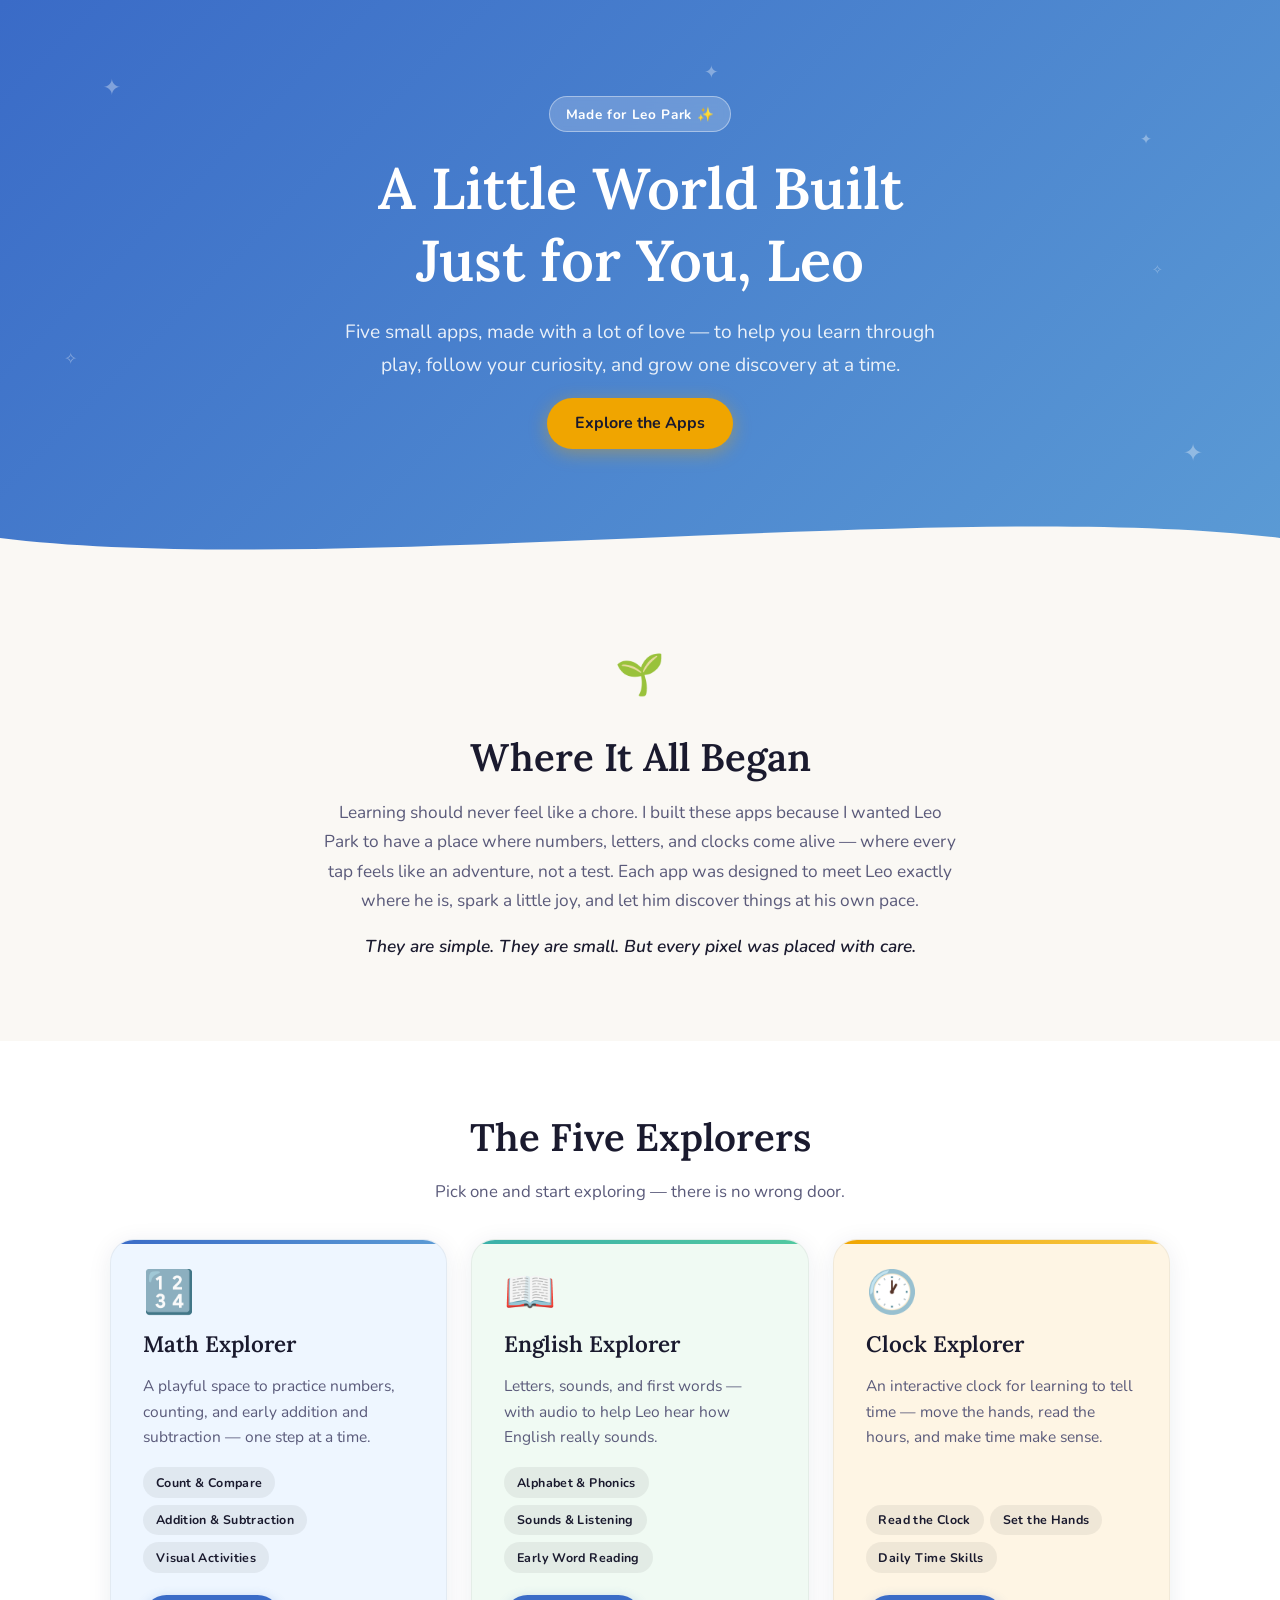
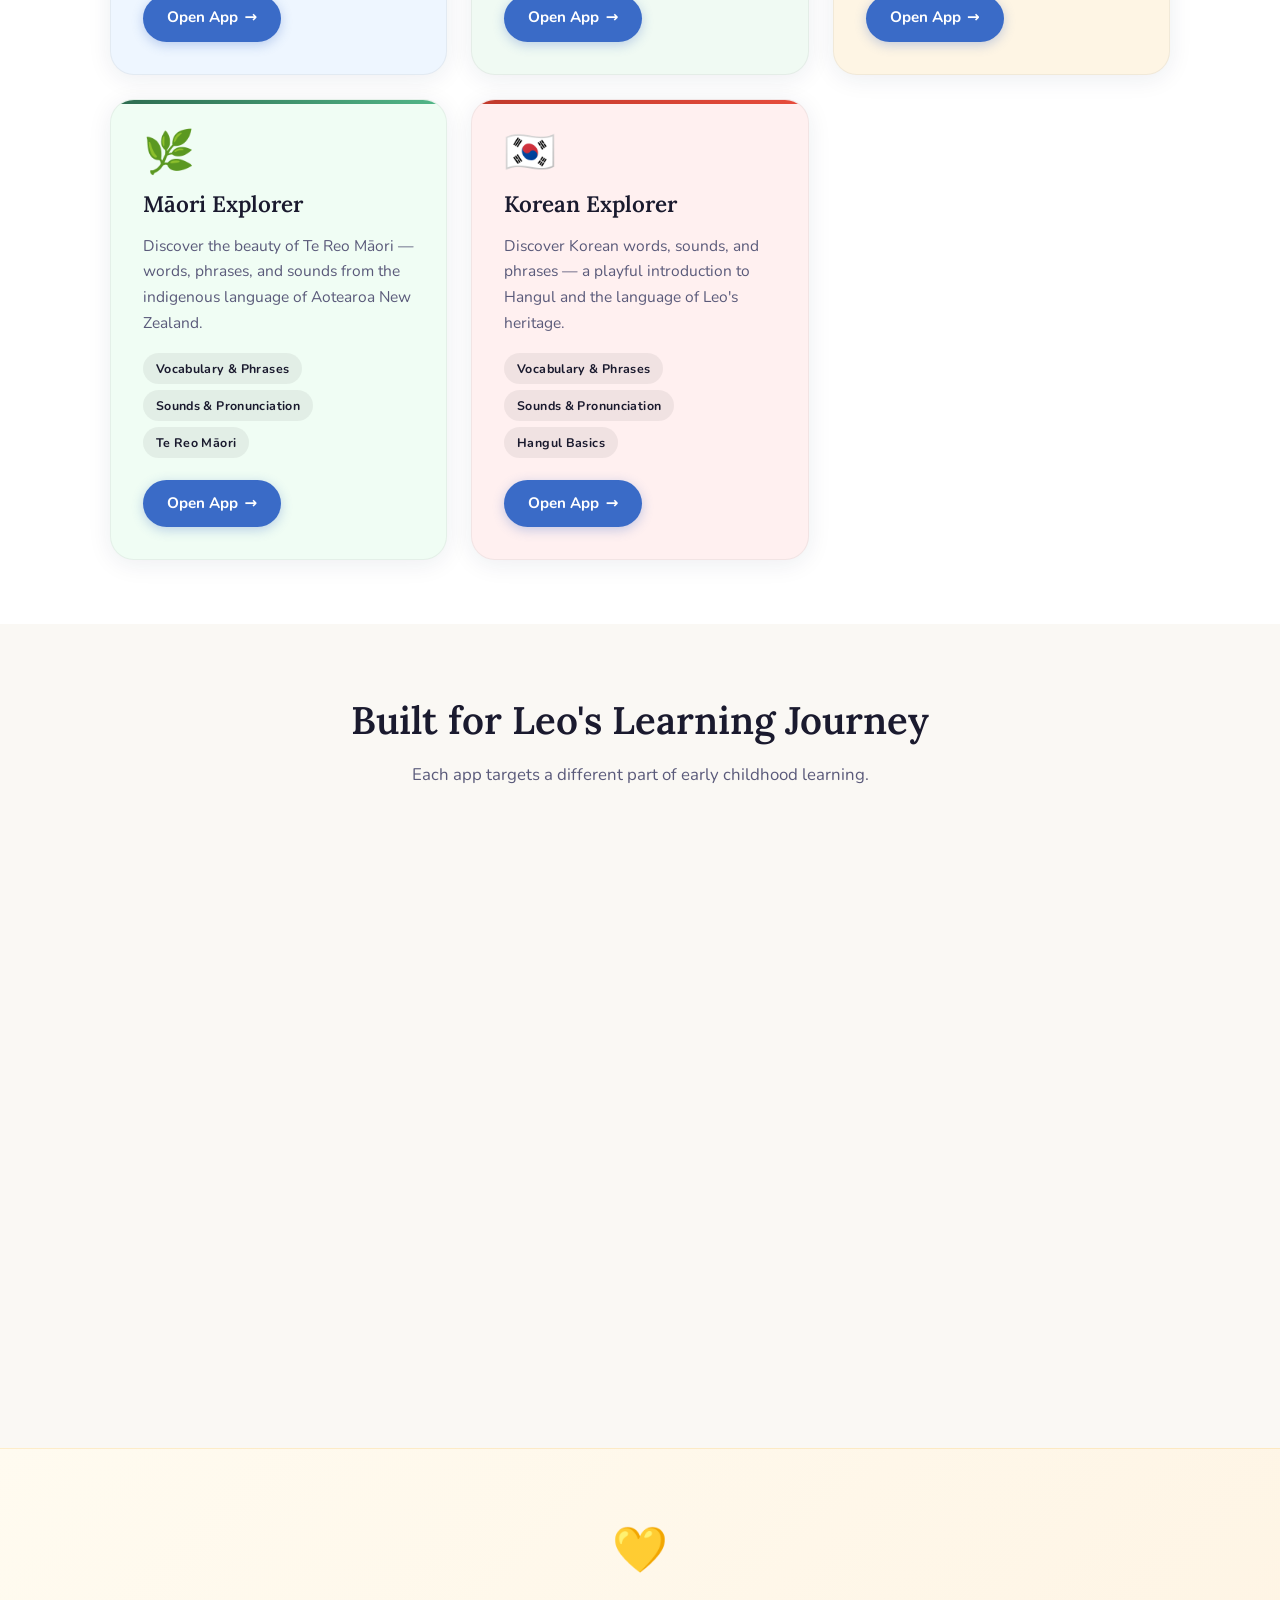
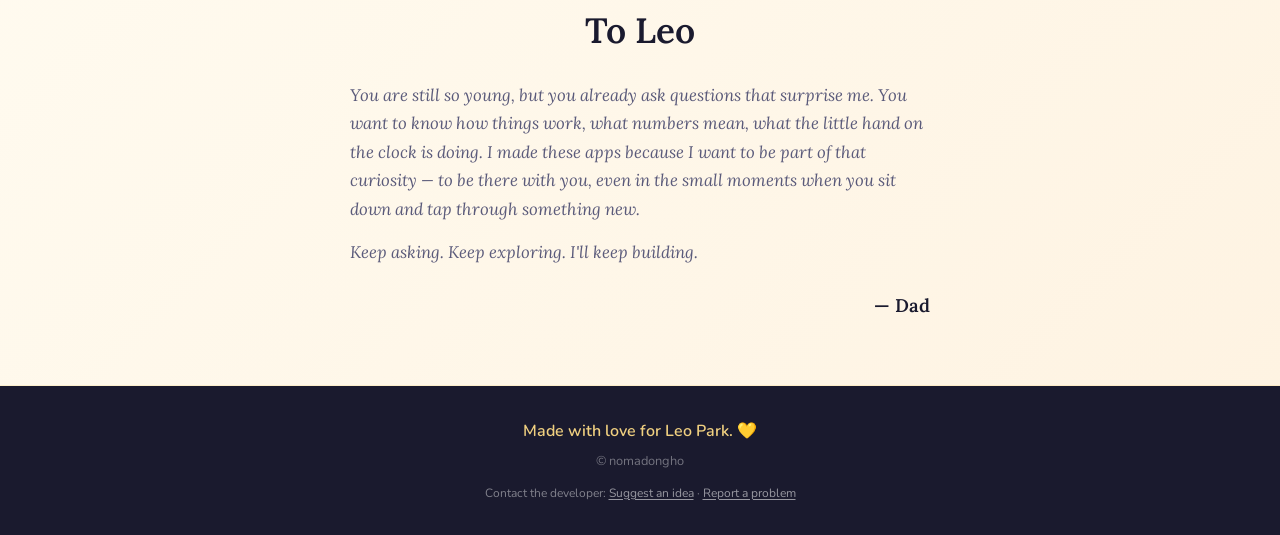
==== index.html @ 63d9a999 "Add Korean Explorer card and journey item Agent-Logs-Url: https://github.com/nomadongho/explorer/ses" ====
<!DOCTYPE html>
<html lang="en">
<head>
  <meta charset="UTF-8" />
  <meta name="viewport" content="width=device-width, initial-scale=1.0" />
  <meta name="description" content="A collection of interactive learning apps made with love for Leo Park — explore math, English, and time together." />
  <title>Leo's Explorer — Learning Apps for Leo Park</title>
  <link rel="stylesheet" href="style.css" />
  <link rel="preconnect" href="https://fonts.googleapis.com" />
  <link rel="preconnect" href="https://fonts.gstatic.com" crossorigin />
  <link href="https://fonts.googleapis.com/css2?family=Nunito:wght@400;600;700;800&family=Lora:ital,wght@0,400;0,600;1,400&display=swap" rel="stylesheet" />
</head>
<body>

  <!-- ===== HERO ===== -->
  <header class="hero" role="banner">
    <div class="hero__stars" aria-hidden="true">
      <span class="star star--1">✦</span>
      <span class="star star--2">✦</span>
      <span class="star star--3">✧</span>
      <span class="star star--4">✦</span>
      <span class="star star--5">✧</span>
      <span class="star star--6">✦</span>
    </div>
    <div class="container hero__inner">
      <div class="hero__badge">Made for Leo Park ✨</div>
      <h1 class="hero__title">A Little World Built<br />Just for You, Leo</h1>
      <p class="hero__subtitle">
        Five small apps, made with a lot of love — to help you learn
        through play, follow your curiosity, and grow one discovery at a time.
      </p>
      <a href="#apps" class="btn btn--hero">Explore the Apps</a>
    </div>
    <div class="hero__wave" aria-hidden="true">
      <svg viewBox="0 0 1440 80" preserveAspectRatio="none" xmlns="http://www.w3.org/2000/svg">
        <path d="M0,40 C360,80 1080,0 1440,40 L1440,80 L0,80 Z" fill="#faf8f4"/>
      </svg>
    </div>
  </header>

  <!-- ===== ABOUT ===== -->
  <section class="about section" aria-labelledby="about-heading">
    <div class="container about__inner">
      <div class="about__icon" aria-hidden="true">🌱</div>
      <h2 id="about-heading" class="section__title">Where It All Began</h2>
      <p class="about__text">
        Learning should never feel like a chore. I built these apps because I wanted
        Leo Park to have a place where numbers, letters, and clocks come alive — where
        every tap feels like an adventure, not a test. Each app was designed to meet
        Leo exactly where he is, spark a little joy, and let him discover things at
        his own pace.
      </p>
      <p class="about__text">
        They are simple. They are small. But every pixel was placed with care.
      </p>
    </div>
  </section>

  <!-- ===== APP CARDS ===== -->
  <section id="apps" class="apps section" aria-labelledby="apps-heading">
    <div class="container">
      <h2 id="apps-heading" class="section__title">The Five Explorers</h2>
      <p class="section__subtitle">Pick one and start exploring — there is no wrong door.</p>

      <div class="cards">

        <!-- Math Explorer -->
        <article class="card" aria-labelledby="math-title">
          <div class="card__icon" aria-hidden="true">🔢</div>
          <h3 id="math-title" class="card__title">Math Explorer</h3>
          <p class="card__desc">
            A playful space to practice numbers, counting, and early addition and subtraction — one step at a time.
          </p>
          <ul class="card__tags" aria-label="Features">
            <li>Count &amp; Compare</li>
            <li>Addition &amp; Subtraction</li>
            <li>Visual Activities</li>
          </ul>
          <a href="https://nomadongho.github.io/math-explorer" class="btn btn--card" target="_blank" rel="noopener noreferrer">
            Open App <span aria-hidden="true">→</span>
          </a>
        </article>

        <!-- English Explorer -->
        <article class="card" aria-labelledby="english-title">
          <div class="card__icon" aria-hidden="true">📖</div>
          <h3 id="english-title" class="card__title">English Explorer</h3>
          <p class="card__desc">
            Letters, sounds, and first words — with audio to help Leo hear how English really sounds.
          </p>
          <ul class="card__tags" aria-label="Features">
            <li>Alphabet &amp; Phonics</li>
            <li>Sounds &amp; Listening</li>
            <li>Early Word Reading</li>
          </ul>
          <a href="https://nomadongho.github.io/english-explorer" class="btn btn--card" target="_blank" rel="noopener noreferrer">
            Open App <span aria-hidden="true">→</span>
          </a>
        </article>

        <!-- Clock Explorer -->
        <article class="card" aria-labelledby="clock-title">
          <div class="card__icon" aria-hidden="true">🕐</div>
          <h3 id="clock-title" class="card__title">Clock Explorer</h3>
          <p class="card__desc">
            An interactive clock for learning to tell time — move the hands, read the hours, and make time make sense.
          </p>
          <ul class="card__tags" aria-label="Features">
            <li>Read the Clock</li>
            <li>Set the Hands</li>
            <li>Daily Time Skills</li>
          </ul>
          <a href="https://nomadongho.github.io/clock-explorer" class="btn btn--card" target="_blank" rel="noopener noreferrer">
            Open App <span aria-hidden="true">→</span>
          </a>
        </article>

        <!-- Maori Explorer -->
        <article class="card" aria-labelledby="maori-title">
          <div class="card__icon" aria-hidden="true">🌿</div>
          <h3 id="maori-title" class="card__title">Māori Explorer</h3>
          <p class="card__desc">
            Discover the beauty of Te Reo Māori — words, phrases, and sounds from the indigenous language of Aotearoa New Zealand.
          </p>
          <ul class="card__tags" aria-label="Features">
            <li>Vocabulary &amp; Phrases</li>
            <li>Sounds &amp; Pronunciation</li>
            <li>Te Reo Māori</li>
          </ul>
          <a href="https://nomadongho.github.io/maori-explorer" class="btn btn--card" target="_blank" rel="noopener noreferrer">
            Open App <span aria-hidden="true">→</span>
          </a>
        </article>

        <!-- Korean Explorer -->
        <article class="card" aria-labelledby="korean-title">
          <div class="card__icon" aria-hidden="true">🇰🇷</div>
          <h3 id="korean-title" class="card__title">Korean Explorer</h3>
          <p class="card__desc">
            Discover Korean words, sounds, and phrases — a playful introduction to Hangul and the language of Leo's heritage.
          </p>
          <ul class="card__tags" aria-label="Features">
            <li>Vocabulary &amp; Phrases</li>
            <li>Sounds &amp; Pronunciation</li>
            <li>Hangul Basics</li>
          </ul>
          <a href="https://nomadongho.github.io/korean-explorer" class="btn btn--card" target="_blank" rel="noopener noreferrer">
            Open App <span aria-hidden="true">→</span>
          </a>
        </article>

      </div>
    </div>
  </section>

  <!-- ===== LEARNING JOURNEY ===== -->
  <section class="journey section" aria-labelledby="journey-heading">
    <div class="container">
      <h2 id="journey-heading" class="section__title">Built for Leo's Learning Journey</h2>
      <p class="section__subtitle">Each app targets a different part of early childhood learning.</p>

      <div class="journey__grid">
        <div class="journey__item fade-in">
          <span class="journey__emoji" aria-hidden="true">🔢</span>
          <h3 class="journey__label">Math Explorer</h3>
          <p class="journey__detail">Numbers, counting, and early problem solving — the foundation of logical thinking.</p>
        </div>
        <div class="journey__item fade-in">
          <span class="journey__emoji" aria-hidden="true">📖</span>
          <h3 class="journey__label">English Explorer</h3>
          <p class="journey__detail">Letters, sounds, and reading — building the language skills that open every other door.</p>
        </div>
        <div class="journey__item fade-in">
          <span class="journey__emoji" aria-hidden="true">🕐</span>
          <h3 class="journey__label">Clock Explorer</h3>
          <p class="journey__detail">Time and daily life skills — understanding the clock is one of the first steps toward independence.</p>
        </div>
        <div class="journey__item fade-in">
          <span class="journey__emoji" aria-hidden="true">🌿</span>
          <h3 class="journey__label">Māori Explorer</h3>
          <p class="journey__detail">Te Reo Māori words and phrases — discovering a new language opens a window into a whole new world and culture.</p>
        </div>
        <div class="journey__item fade-in">
          <span class="journey__emoji" aria-hidden="true">🇰🇷</span>
          <h3 class="journey__label">Korean Explorer</h3>
          <p class="journey__detail">Korean words and Hangul — connecting Leo to the language and culture at the heart of his heritage.</p>
        </div>
      </div>
    </div>
  </section>

  <!-- ===== CLOSING MESSAGE ===== -->
  <section class="closing section" aria-labelledby="closing-heading">
    <div class="container closing__inner">
      <div class="closing__icon" aria-hidden="true">💛</div>
      <h2 id="closing-heading" class="closing__title">To Leo</h2>
      <p class="closing__text">
        You are still so young, but you already ask questions that surprise me.
        You want to know how things work, what numbers mean, what the little hand on the clock is doing.
        I made these apps because I want to be part of that curiosity — to be there with you,
        even in the small moments when you sit down and tap through something new.
      </p>
      <p class="closing__text">
        Keep asking. Keep exploring. I'll keep building.
      </p>
      <p class="closing__signature">— Dad</p>
    </div>
  </section>

  <!-- ===== FOOTER ===== -->
  <footer class="footer" role="contentinfo">
    <div class="container footer__inner">
      <p class="footer__text">Made with love for Leo Park. 💛</p>
      <p class="footer__copy">&copy; <span id="year"></span> nomadongho</p>
      <p class="footer__contact">
        Contact the developer:
        <a id="link-suggest" class="footer__contact-link" href="#">Suggest an idea</a>
        <span aria-hidden="true"> · </span>
        <a id="link-report" class="footer__contact-link" href="#">Report a problem</a>
      </p>
    </div>
  </footer>

  <script src="script.js"></script>
</body>
</html>
---- style.css ----
/* =============================================================
   Leo's Explorer — style.css
   Warm, child-friendly, mobile-first layout
   ============================================================= */

/* ── Reset & base ─────────────────────────────────────────── */
*, *::before, *::after {
  box-sizing: border-box;
  margin: 0;
  padding: 0;
}

:root {
  /* Colors */
  --clr-bg:          #faf8f4;
  --clr-hero-from:   #3a6bc7;
  --clr-hero-to:     #5b9bd5;
  --clr-accent:      #f0a500;
  --clr-accent-soft: #fff4d6;
  --clr-teal:        #3aafa9;
  --clr-card-1:      #eef6ff;
  --clr-card-2:      #f0faf3;
  --clr-card-3:      #fef5e4;
  --clr-card-4:      #f0fdf4;
  --clr-card-5:      #fff0f0;
  --clr-text:        #1a1a2e;
  --clr-text-muted:  #5a5a7a;
  --clr-white:       #ffffff;
  --clr-footer-bg:   #1a1a2e;

  /* Typography */
  --font-body:    'Nunito', system-ui, sans-serif;
  --font-serif:   'Lora', Georgia, serif;

  /* Spacing */
  --space-xs: 0.5rem;
  --space-sm: 1rem;
  --space-md: 2rem;
  --space-lg: 4rem;
  --space-xl: 6rem;

  /* Radius */
  --radius-sm: 0.5rem;
  --radius-md: 1rem;
  --radius-lg: 1.5rem;

  /* Shadow */
  --shadow-card: 0 4px 24px rgba(30, 40, 80, 0.08);
  --shadow-hover: 0 8px 36px rgba(30, 40, 80, 0.15);
}

html {
  scroll-behavior: smooth;
  font-size: 16px;
}

body {
  font-family: var(--font-body);
  background-color: var(--clr-bg);
  color: var(--clr-text);
  line-height: 1.7;
  -webkit-font-smoothing: antialiased;
}

img, svg { display: block; max-width: 100%; }

a { color: inherit; text-decoration: none; }

ul { list-style: none; }

/* ── Container ────────────────────────────────────────────── */
.container {
  width: 100%;
  max-width: 1100px;
  margin-inline: auto;
  padding-inline: 1.25rem;
}

/* ── Sections ─────────────────────────────────────────────── */
.section {
  padding-block: var(--space-lg);
}

.section__title {
  font-family: var(--font-serif);
  font-size: clamp(1.6rem, 4vw, 2.4rem);
  font-weight: 600;
  color: var(--clr-text);
  text-align: center;
  margin-bottom: 0.5rem;
}

.section__subtitle {
  text-align: center;
  color: var(--clr-text-muted);
  font-size: 1.05rem;
  margin-bottom: var(--space-md);
}

/* ── Buttons ──────────────────────────────────────────────── */
.btn {
  display: inline-flex;
  align-items: center;
  gap: 0.4rem;
  font-family: var(--font-body);
  font-weight: 700;
  font-size: 1rem;
  border-radius: 50px;
  padding: 0.75rem 1.75rem;
  cursor: pointer;
  transition: transform 0.2s ease, box-shadow 0.2s ease, background-color 0.2s ease;
  border: none;
}

.btn--hero {
  background: var(--clr-accent);
  color: var(--clr-text);
  box-shadow: 0 4px 18px rgba(240, 165, 0, 0.4);
  margin-top: var(--space-sm);
}

.btn--hero:hover,
.btn--hero:focus-visible {
  transform: translateY(-2px);
  box-shadow: 0 8px 28px rgba(240, 165, 0, 0.5);
}

.btn--card {
  background: var(--clr-hero-from);
  color: var(--clr-white);
  font-size: 0.95rem;
  padding: 0.65rem 1.5rem;
  box-shadow: 0 3px 12px rgba(58, 107, 199, 0.3);
  margin-top: auto;
  align-self: flex-start;
}

.btn--card:hover,
.btn--card:focus-visible {
  background: #2f5ab5;
  transform: translateY(-2px);
  box-shadow: 0 6px 20px rgba(58, 107, 199, 0.4);
}

.btn:focus-visible {
  outline: 3px solid var(--clr-accent);
  outline-offset: 3px;
}

/* ── Hero ─────────────────────────────────────────────────── */
.hero {
  position: relative;
  background: linear-gradient(135deg, var(--clr-hero-from) 0%, var(--clr-hero-to) 100%);
  color: var(--clr-white);
  text-align: center;
  padding-top: var(--space-xl);
  padding-bottom: calc(var(--space-xl) + 2rem);
  overflow: hidden;
}

.hero__stars {
  position: absolute;
  inset: 0;
  pointer-events: none;
  overflow: hidden;
}

.star {
  position: absolute;
  color: rgba(255, 255, 255, 0.35);
  font-size: 1.2rem;
  animation: twinkle 3s ease-in-out infinite;
}

.star--1 { top: 12%; left: 8%;  animation-delay: 0s;    font-size: 1.4rem; }
.star--2 { top: 22%; right: 10%; animation-delay: 0.7s;  font-size: 0.9rem; }
.star--3 { top: 60%; left: 5%;  animation-delay: 1.2s;  font-size: 1rem;   }
.star--4 { top: 75%; right: 6%; animation-delay: 0.4s;  font-size: 1.5rem; }
.star--5 { top: 45%; left: 90%; animation-delay: 1.8s;  font-size: 0.8rem; }
.star--6 { top: 10%; left: 55%; animation-delay: 2.1s;  font-size: 1.1rem; }

@keyframes twinkle {
  0%, 100% { opacity: 0.3; transform: scale(1);    }
  50%       { opacity: 0.8; transform: scale(1.2);  }
}

.hero__inner {
  position: relative;
  z-index: 1;
}

.hero__badge {
  display: inline-block;
  background: rgba(255, 255, 255, 0.2);
  border: 1px solid rgba(255, 255, 255, 0.4);
  border-radius: 50px;
  font-size: 0.85rem;
  font-weight: 700;
  letter-spacing: 0.05em;
  padding: 0.35rem 1rem;
  margin-bottom: 1.25rem;
  backdrop-filter: blur(6px);
}

.hero__title {
  font-family: var(--font-serif);
  font-size: clamp(2rem, 6vw, 3.6rem);
  font-weight: 600;
  line-height: 1.25;
  margin-bottom: 1.25rem;
}

.hero__subtitle {
  font-size: clamp(1rem, 2.5vw, 1.2rem);
  color: rgba(255, 255, 255, 0.88);
  max-width: 600px;
  margin-inline: auto;
  font-weight: 400;
}

.hero__wave {
  position: absolute;
  bottom: -1px;
  left: 0;
  right: 0;
  line-height: 0;
}

.hero__wave svg {
  width: 100%;
  height: 80px;
}

/* ── About ────────────────────────────────────────────────── */
.about {
  background: var(--clr-bg);
}

.about__inner {
  text-align: center;
  max-width: 680px;
}

.about__icon {
  font-size: 2.5rem;
  margin-bottom: var(--space-sm);
}

.about__text {
  font-size: 1.08rem;
  color: var(--clr-text-muted);
  margin-bottom: 1rem;
}

.about__text:last-child {
  font-style: italic;
  color: var(--clr-text);
  font-weight: 600;
}

/* ── App Cards ────────────────────────────────────────────── */
.apps {
  background: var(--clr-white);
}

.cards {
  display: grid;
  grid-template-columns: repeat(auto-fit, minmax(280px, 1fr));
  gap: 1.5rem;
  margin-top: var(--space-md);
}

.card {
  display: flex;
  flex-direction: column;
  background: var(--clr-white);
  border-radius: var(--radius-lg);
  padding: 2rem;
  box-shadow: var(--shadow-card);
  border: 1px solid rgba(0, 0, 0, 0.05);
  transition: transform 0.25s ease, box-shadow 0.25s ease;
  position: relative;
  overflow: hidden;
}

.card:nth-child(1) { background: var(--clr-card-1); }
.card:nth-child(2) { background: var(--clr-card-2); }
.card:nth-child(3) { background: var(--clr-card-3); }
.card:nth-child(4) { background: var(--clr-card-4); }
.card:nth-child(5) { background: var(--clr-card-5); }

.card::before {
  content: '';
  position: absolute;
  top: 0; left: 0; right: 0;
  height: 4px;
}
.card:nth-child(1)::before { background: linear-gradient(90deg, #3a6bc7, #5b9bd5); }
.card:nth-child(2)::before { background: linear-gradient(90deg, #3aafa9, #52c9a0); }
.card:nth-child(3)::before { background: linear-gradient(90deg, #f0a500, #f7c948); }
.card:nth-child(4)::before { background: linear-gradient(90deg, #2d6a4f, #52b788); }
.card:nth-child(5)::before { background: linear-gradient(90deg, #c0392b, #e74c3c); }

.card:hover,
.card:focus-within {
  transform: translateY(-6px);
  box-shadow: var(--shadow-hover);
}

.card__icon {
  font-size: 2.6rem;
  margin-bottom: 0.75rem;
  line-height: 1;
}

.card__title {
  font-family: var(--font-serif);
  font-size: 1.4rem;
  font-weight: 600;
  margin-bottom: 0.6rem;
  color: var(--clr-text);
}

.card__desc {
  color: var(--clr-text-muted);
  font-size: 0.97rem;
  line-height: 1.65;
  margin-bottom: 1.1rem;
  flex-grow: 1;
}

.card__tags {
  display: flex;
  flex-wrap: wrap;
  gap: 0.4rem;
  margin-bottom: 1.4rem;
}

.card__tags li {
  background: rgba(0, 0, 0, 0.06);
  border-radius: 50px;
  font-size: 0.78rem;
  font-weight: 700;
  letter-spacing: 0.03em;
  padding: 0.3rem 0.8rem;
  color: var(--clr-text);
}

/* ── Learning Journey ─────────────────────────────────────── */
.journey {
  background: var(--clr-bg);
}

.journey__grid {
  display: grid;
  grid-template-columns: repeat(auto-fit, minmax(240px, 1fr));
  gap: 1.25rem;
  margin-top: var(--space-md);
}

.journey__item {
  background: var(--clr-white);
  border-radius: var(--radius-md);
  padding: 1.75rem;
  text-align: center;
  box-shadow: var(--shadow-card);
  border: 1px solid rgba(0, 0, 0, 0.04);
  opacity: 0;
  transform: translateY(20px);
  transition: opacity 0.5s ease, transform 0.5s ease;
}

.journey__item.is-visible {
  opacity: 1;
  transform: translateY(0);
}

.journey__emoji {
  display: block;
  font-size: 2.2rem;
  margin-bottom: 0.6rem;
}

.journey__label {
  font-family: var(--font-serif);
  font-size: 1.1rem;
  font-weight: 600;
  margin-bottom: 0.4rem;
  color: var(--clr-text);
}

.journey__detail {
  font-size: 0.93rem;
  color: var(--clr-text-muted);
  line-height: 1.6;
}

/* ── Closing ──────────────────────────────────────────────── */
.closing {
  background: linear-gradient(135deg, #fffbf0 0%, #fef3e2 100%);
  border-top: 1px solid rgba(240, 165, 0, 0.15);
  border-bottom: 1px solid rgba(240, 165, 0, 0.15);
}

.closing__inner {
  text-align: center;
  max-width: 620px;
}

.closing__icon {
  font-size: 2.8rem;
  margin-bottom: 0.75rem;
}

.closing__title {
  font-family: var(--font-serif);
  font-size: clamp(1.6rem, 4vw, 2.2rem);
  font-weight: 600;
  margin-bottom: 1.25rem;
  color: var(--clr-text);
}

.closing__text {
  font-size: 1.05rem;
  color: var(--clr-text-muted);
  margin-bottom: 0.9rem;
  text-align: left;
  font-style: italic;
  font-family: var(--font-serif);
}

.closing__signature {
  margin-top: 1.5rem;
  font-family: var(--font-serif);
  font-size: 1.15rem;
  font-weight: 600;
  color: var(--clr-text);
  text-align: right;
}

/* ── Footer ───────────────────────────────────────────────── */
.footer {
  background: var(--clr-footer-bg);
  color: rgba(255, 255, 255, 0.7);
  padding-block: var(--space-md);
}

.footer__inner {
  display: flex;
  flex-direction: column;
  align-items: center;
  gap: 0.35rem;
  text-align: center;
}

.footer__text {
  font-size: 1rem;
  font-weight: 600;
  color: #f0d080;
}

.footer__copy {
  font-size: 0.8rem;
  opacity: 0.55;
}

.footer__contact {
  font-size: 0.75rem;
  color: rgba(255, 255, 255, 0.45);
  margin-top: 0.25rem;
}

.footer__contact-link {
  color: rgba(255, 255, 255, 0.55);
  text-decoration: underline;
  text-underline-offset: 2px;
}

.footer__contact-link:hover,
.footer__contact-link:focus-visible {
  color: rgba(255, 255, 255, 0.85);
  text-decoration: none;
}

/* ── Fade-in animation utility ────────────────────────────── */
.fade-in {
  opacity: 0;
  transform: translateY(20px);
}

/* ── Responsive tweaks ────────────────────────────────────── */
@media (max-width: 640px) {
  .hero {
    padding-top: var(--space-lg);
    padding-bottom: calc(var(--space-lg) + 2rem);
  }

  .hero__title {
    font-size: 1.9rem;
  }

  .cards {
    grid-template-columns: 1fr;
  }

  .journey__grid {
    grid-template-columns: 1fr;
  }

  .section {
    padding-block: var(--space-md);
  }

  .card {
    padding: 1.5rem;
  }
}

@media (prefers-reduced-motion: reduce) {
  *, *::before, *::after {
    animation-duration: 0.01ms !important;
    transition-duration: 0.01ms !important;
  }
  .journey__item,
  .fade-in {
    opacity: 1;
    transform: none;
  }
}
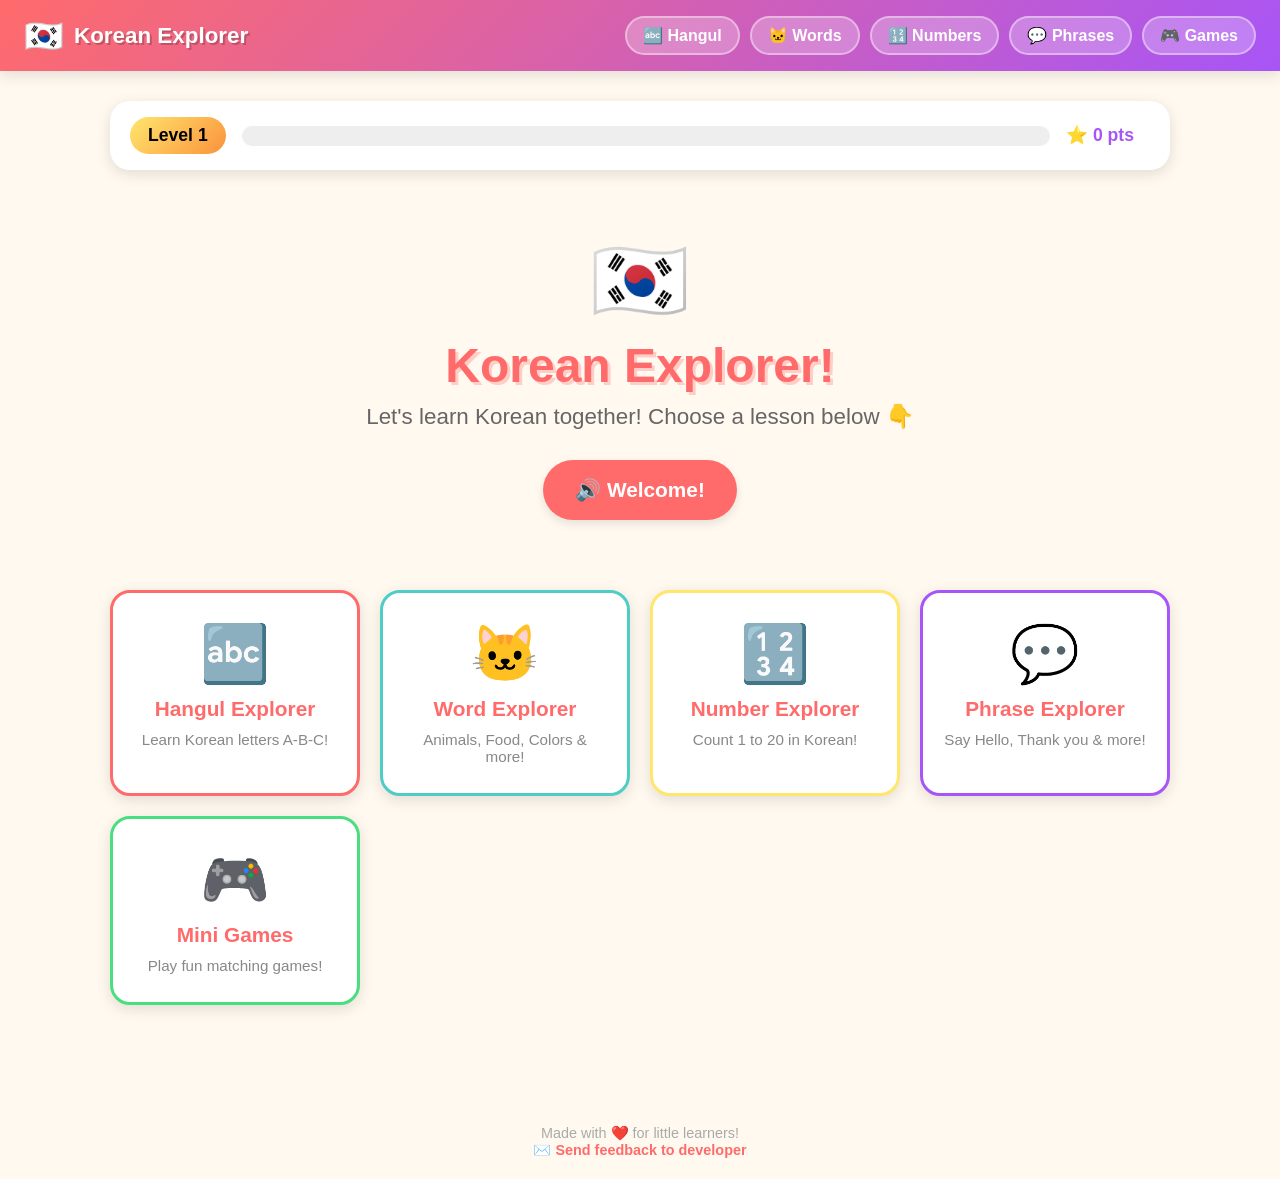
==== commit 03328156: "Create Korean Explorer web app with all modules and games Agent-Logs-Url: https://github.com/nomadon" ====
--- a/index.html
+++ b/index.html
@@ -3,224 +3,85 @@
 <head>
   <meta charset="UTF-8" />
   <meta name="viewport" content="width=device-width, initial-scale=1.0" />
-  <meta name="description" content="A collection of interactive learning apps made with love for Leo Park — explore math, English, and time together." />
-  <title>Leo's Explorer — Learning Apps for Leo Park</title>
+  <title>Korean Explorer 🇰🇷</title>
   <link rel="stylesheet" href="style.css" />
-  <link rel="preconnect" href="https://fonts.googleapis.com" />
-  <link rel="preconnect" href="https://fonts.gstatic.com" crossorigin />
-  <link href="https://fonts.googleapis.com/css2?family=Nunito:wght@400;600;700;800&family=Lora:ital,wght@0,400;0,600;1,400&display=swap" rel="stylesheet" />
 </head>
 <body>
 
-  <!-- ===== HERO ===== -->
-  <header class="hero" role="banner">
-    <div class="hero__stars" aria-hidden="true">
-      <span class="star star--1">✦</span>
-      <span class="star star--2">✦</span>
-      <span class="star star--3">✧</span>
-      <span class="star star--4">✦</span>
-      <span class="star star--5">✧</span>
-      <span class="star star--6">✦</span>
+<header>
+  <a class="logo" href="index.html">
+    <span class="logo-icon">🇰🇷</span>
+    <span class="logo-text">Korean Explorer</span>
+  </a>
+  <nav>
+    <a href="hangul.html">🔤 Hangul</a>
+    <a href="words.html">🐱 Words</a>
+    <a href="numbers.html">🔢 Numbers</a>
+    <a href="phrases.html">💬 Phrases</a>
+    <a href="games.html">🎮 Games</a>
+  </nav>
+</header>
+
+<main>
+  <!-- Progress widget -->
+  <div class="progress-widget">
+    <div class="level-badge" id="level-display">Level 1</div>
+    <div class="progress-bar-wrap">
+      <div class="progress-bar-fill" id="progress-bar-fill" style="width:0%"></div>
     </div>
-    <div class="container hero__inner">
-      <div class="hero__badge">Made for Leo Park ✨</div>
-      <h1 class="hero__title">A Little World Built<br />Just for You, Leo</h1>
-      <p class="hero__subtitle">
-        Five small apps, made with a lot of love — to help you learn
-        through play, follow your curiosity, and grow one discovery at a time.
-      </p>
-      <a href="#apps" class="btn btn--hero">Explore the Apps</a>
-    </div>
-    <div class="hero__wave" aria-hidden="true">
-      <svg viewBox="0 0 1440 80" preserveAspectRatio="none" xmlns="http://www.w3.org/2000/svg">
-        <path d="M0,40 C360,80 1080,0 1440,40 L1440,80 L0,80 Z" fill="#faf8f4"/>
-      </svg>
-    </div>
-  </header>
+    <div class="points-display" id="points-display">⭐ 0 pts</div>
+    <div class="stars-display" id="stars-display"></div>
+  </div>
 
-  <!-- ===== ABOUT ===== -->
-  <section class="about section" aria-labelledby="about-heading">
-    <div class="container about__inner">
-      <div class="about__icon" aria-hidden="true">🌱</div>
-      <h2 id="about-heading" class="section__title">Where It All Began</h2>
-      <p class="about__text">
-        Learning should never feel like a chore. I built these apps because I wanted
-        Leo Park to have a place where numbers, letters, and clocks come alive — where
-        every tap feels like an adventure, not a test. Each app was designed to meet
-        Leo exactly where he is, spark a little joy, and let him discover things at
-        his own pace.
-      </p>
-      <p class="about__text">
-        They are simple. They are small. But every pixel was placed with care.
-      </p>
-    </div>
-  </section>
+  <!-- Hero -->
+  <div class="hero">
+    <div class="hero-emoji">🇰🇷</div>
+    <h1>Korean Explorer!</h1>
+    <p>Let's learn Korean together! Choose a lesson below 👇</p>
+    <button class="btn btn-primary btn-lg" onclick="AudioManager.speakEnglish('Welcome to Korean Explorer! Let\\'s learn Korean together!')">
+      🔊 Welcome!
+    </button>
+  </div>
 
-  <!-- ===== APP CARDS ===== -->
-  <section id="apps" class="apps section" aria-labelledby="apps-heading">
-    <div class="container">
-      <h2 id="apps-heading" class="section__title">The Five Explorers</h2>
-      <p class="section__subtitle">Pick one and start exploring — there is no wrong door.</p>
+  <!-- Module grid -->
+  <div class="module-grid">
+    <a href="hangul.html" class="module-card hangul">
+      <div class="card-emoji">🔤</div>
+      <h2>Hangul Explorer</h2>
+      <p>Learn Korean letters A-B-C!</p>
+    </a>
+    <a href="words.html" class="module-card words">
+      <div class="card-emoji">🐱</div>
+      <h2>Word Explorer</h2>
+      <p>Animals, Food, Colors &amp; more!</p>
+    </a>
+    <a href="numbers.html" class="module-card numbers">
+      <div class="card-emoji">🔢</div>
+      <h2>Number Explorer</h2>
+      <p>Count 1 to 20 in Korean!</p>
+    </a>
+    <a href="phrases.html" class="module-card phrases">
+      <div class="card-emoji">💬</div>
+      <h2>Phrase Explorer</h2>
+      <p>Say Hello, Thank you &amp; more!</p>
+    </a>
+    <a href="games.html" class="module-card games">
+      <div class="card-emoji">🎮</div>
+      <h2>Mini Games</h2>
+      <p>Play fun matching games!</p>
+    </a>
+  </div>
+</main>
 
-      <div class="cards">
+<footer>
+  <p>Made with ❤️ for little learners!</p>
+  <p><a href="mailto:nomadongho@gmail.com?subject=Korean Explorer Feedback">✉️ Send feedback to developer</a></p>
+</footer>
 
-        <!-- Math Explorer -->
-        <article class="card" aria-labelledby="math-title">
-          <div class="card__icon" aria-hidden="true">🔢</div>
-          <h3 id="math-title" class="card__title">Math Explorer</h3>
-          <p class="card__desc">
-            A playful space to practice numbers, counting, and early addition and subtraction — one step at a time.
-          </p>
-          <ul class="card__tags" aria-label="Features">
-            <li>Count &amp; Compare</li>
-            <li>Addition &amp; Subtraction</li>
-            <li>Visual Activities</li>
-          </ul>
-          <a href="https://nomadongho.github.io/math-explorer" class="btn btn--card" target="_blank" rel="noopener noreferrer">
-            Open App <span aria-hidden="true">→</span>
-          </a>
-        </article>
+<div id="toast"></div>
 
-        <!-- English Explorer -->
-        <article class="card" aria-labelledby="english-title">
-          <div class="card__icon" aria-hidden="true">📖</div>
-          <h3 id="english-title" class="card__title">English Explorer</h3>
-          <p class="card__desc">
-            Letters, sounds, and first words — with audio to help Leo hear how English really sounds.
-          </p>
-          <ul class="card__tags" aria-label="Features">
-            <li>Alphabet &amp; Phonics</li>
-            <li>Sounds &amp; Listening</li>
-            <li>Early Word Reading</li>
-          </ul>
-          <a href="https://nomadongho.github.io/english-explorer" class="btn btn--card" target="_blank" rel="noopener noreferrer">
-            Open App <span aria-hidden="true">→</span>
-          </a>
-        </article>
-
-        <!-- Clock Explorer -->
-        <article class="card" aria-labelledby="clock-title">
-          <div class="card__icon" aria-hidden="true">🕐</div>
-          <h3 id="clock-title" class="card__title">Clock Explorer</h3>
-          <p class="card__desc">
-            An interactive clock for learning to tell time — move the hands, read the hours, and make time make sense.
-          </p>
-          <ul class="card__tags" aria-label="Features">
-            <li>Read the Clock</li>
-            <li>Set the Hands</li>
-            <li>Daily Time Skills</li>
-          </ul>
-          <a href="https://nomadongho.github.io/clock-explorer" class="btn btn--card" target="_blank" rel="noopener noreferrer">
-            Open App <span aria-hidden="true">→</span>
-          </a>
-        </article>
-
-        <!-- Maori Explorer -->
-        <article class="card" aria-labelledby="maori-title">
-          <div class="card__icon" aria-hidden="true">🌿</div>
-          <h3 id="maori-title" class="card__title">Māori Explorer</h3>
-          <p class="card__desc">
-            Discover the beauty of Te Reo Māori — words, phrases, and sounds from the indigenous language of Aotearoa New Zealand.
-          </p>
-          <ul class="card__tags" aria-label="Features">
-            <li>Vocabulary &amp; Phrases</li>
-            <li>Sounds &amp; Pronunciation</li>
-            <li>Te Reo Māori</li>
-          </ul>
-          <a href="https://nomadongho.github.io/maori-explorer" class="btn btn--card" target="_blank" rel="noopener noreferrer">
-            Open App <span aria-hidden="true">→</span>
-          </a>
-        </article>
-
-        <!-- Korean Explorer -->
-        <article class="card" aria-labelledby="korean-title">
-          <div class="card__icon" aria-hidden="true">🇰🇷</div>
-          <h3 id="korean-title" class="card__title">Korean Explorer</h3>
-          <p class="card__desc">
-            Discover Korean words, sounds, and phrases — a playful introduction to Hangul and the language of Leo's heritage.
-          </p>
-          <ul class="card__tags" aria-label="Features">
-            <li>Vocabulary &amp; Phrases</li>
-            <li>Sounds &amp; Pronunciation</li>
-            <li>Hangul Basics</li>
-          </ul>
-          <a href="https://nomadongho.github.io/korean-explorer" class="btn btn--card" target="_blank" rel="noopener noreferrer">
-            Open App <span aria-hidden="true">→</span>
-          </a>
-        </article>
-
-      </div>
-    </div>
-  </section>
-
-  <!-- ===== LEARNING JOURNEY ===== -->
-  <section class="journey section" aria-labelledby="journey-heading">
-    <div class="container">
-      <h2 id="journey-heading" class="section__title">Built for Leo's Learning Journey</h2>
-      <p class="section__subtitle">Each app targets a different part of early childhood learning.</p>
-
-      <div class="journey__grid">
-        <div class="journey__item fade-in">
-          <span class="journey__emoji" aria-hidden="true">🔢</span>
-          <h3 class="journey__label">Math Explorer</h3>
-          <p class="journey__detail">Numbers, counting, and early problem solving — the foundation of logical thinking.</p>
-        </div>
-        <div class="journey__item fade-in">
-          <span class="journey__emoji" aria-hidden="true">📖</span>
-          <h3 class="journey__label">English Explorer</h3>
-          <p class="journey__detail">Letters, sounds, and reading — building the language skills that open every other door.</p>
-        </div>
-        <div class="journey__item fade-in">
-          <span class="journey__emoji" aria-hidden="true">🕐</span>
-          <h3 class="journey__label">Clock Explorer</h3>
-          <p class="journey__detail">Time and daily life skills — understanding the clock is one of the first steps toward independence.</p>
-        </div>
-        <div class="journey__item fade-in">
-          <span class="journey__emoji" aria-hidden="true">🌿</span>
-          <h3 class="journey__label">Māori Explorer</h3>
-          <p class="journey__detail">Te Reo Māori words and phrases — discovering a new language opens a window into a whole new world and culture.</p>
-        </div>
-        <div class="journey__item fade-in">
-          <span class="journey__emoji" aria-hidden="true">🇰🇷</span>
-          <h3 class="journey__label">Korean Explorer</h3>
-          <p class="journey__detail">Korean words and Hangul — connecting Leo to the language and culture at the heart of his heritage.</p>
-        </div>
-      </div>
-    </div>
-  </section>
-
-  <!-- ===== CLOSING MESSAGE ===== -->
-  <section class="closing section" aria-labelledby="closing-heading">
-    <div class="container closing__inner">
-      <div class="closing__icon" aria-hidden="true">💛</div>
-      <h2 id="closing-heading" class="closing__title">To Leo</h2>
-      <p class="closing__text">
-        You are still so young, but you already ask questions that surprise me.
-        You want to know how things work, what numbers mean, what the little hand on the clock is doing.
-        I made these apps because I want to be part of that curiosity — to be there with you,
-        even in the small moments when you sit down and tap through something new.
-      </p>
-      <p class="closing__text">
-        Keep asking. Keep exploring. I'll keep building.
-      </p>
-      <p class="closing__signature">— Dad</p>
-    </div>
-  </section>
-
-  <!-- ===== FOOTER ===== -->
-  <footer class="footer" role="contentinfo">
-    <div class="container footer__inner">
-      <p class="footer__text">Made with love for Leo Park. 💛</p>
-      <p class="footer__copy">&copy; <span id="year"></span> nomadongho</p>
-      <p class="footer__contact">
-        Contact the developer:
-        <a id="link-suggest" class="footer__contact-link" href="#">Suggest an idea</a>
-        <span aria-hidden="true"> · </span>
-        <a id="link-report" class="footer__contact-link" href="#">Report a problem</a>
-      </p>
-    </div>
-  </footer>
-
-  <script src="script.js"></script>
+<script src="audio.js"></script>
+<script src="progress.js"></script>
+<script src="script.js"></script>
 </body>
 </html>
--- a/style.css
+++ b/style.css
@@ -1,529 +1,761 @@
-/* =============================================================
-   Leo's Explorer — style.css
-   Warm, child-friendly, mobile-first layout
-   ============================================================= */
-
-/* ── Reset & base ─────────────────────────────────────────── */
-*, *::before, *::after {
+/* Korean Explorer - Kid-friendly styles */
+
+:root {
+  --primary: #FF6B6B;
+  --secondary: #4ECDC4;
+  --accent: #FFE66D;
+  --purple: #A855F7;
+  --green: #4ADE80;
+  --orange: #FB923C;
+  --blue: #60A5FA;
+  --pink: #F472B6;
+  --bg: #FFF9F0;
+  --card-bg: #FFFFFF;
+  --text: #2D2D2D;
+  --shadow: 0 4px 15px rgba(0,0,0,0.12);
+  --radius: 20px;
+  --radius-sm: 12px;
+}
+
+* {
   box-sizing: border-box;
   margin: 0;
   padding: 0;
 }
 
-:root {
-  /* Colors */
-  --clr-bg:          #faf8f4;
-  --clr-hero-from:   #3a6bc7;
-  --clr-hero-to:     #5b9bd5;
-  --clr-accent:      #f0a500;
-  --clr-accent-soft: #fff4d6;
-  --clr-teal:        #3aafa9;
-  --clr-card-1:      #eef6ff;
-  --clr-card-2:      #f0faf3;
-  --clr-card-3:      #fef5e4;
-  --clr-card-4:      #f0fdf4;
-  --clr-card-5:      #fff0f0;
-  --clr-text:        #1a1a2e;
-  --clr-text-muted:  #5a5a7a;
-  --clr-white:       #ffffff;
-  --clr-footer-bg:   #1a1a2e;
-
-  /* Typography */
-  --font-body:    'Nunito', system-ui, sans-serif;
-  --font-serif:   'Lora', Georgia, serif;
-
-  /* Spacing */
-  --space-xs: 0.5rem;
-  --space-sm: 1rem;
-  --space-md: 2rem;
-  --space-lg: 4rem;
-  --space-xl: 6rem;
-
-  /* Radius */
-  --radius-sm: 0.5rem;
-  --radius-md: 1rem;
-  --radius-lg: 1.5rem;
-
-  /* Shadow */
-  --shadow-card: 0 4px 24px rgba(30, 40, 80, 0.08);
-  --shadow-hover: 0 8px 36px rgba(30, 40, 80, 0.15);
-}
-
-html {
-  scroll-behavior: smooth;
-  font-size: 16px;
-}
-
 body {
-  font-family: var(--font-body);
-  background-color: var(--clr-bg);
-  color: var(--clr-text);
-  line-height: 1.7;
-  -webkit-font-smoothing: antialiased;
-}
-
-img, svg { display: block; max-width: 100%; }
-
-a { color: inherit; text-decoration: none; }
-
-ul { list-style: none; }
-
-/* ── Container ────────────────────────────────────────────── */
-.container {
-  width: 100%;
+  font-family: 'Comic Sans MS', 'Chalkboard SE', 'Arial Rounded MT Bold', cursive, sans-serif;
+  background: var(--bg);
+  color: var(--text);
+  min-height: 100vh;
+  overflow-x: hidden;
+}
+
+/* ─── HEADER ─────────────────────────────────── */
+header {
+  background: linear-gradient(135deg, var(--primary), var(--purple));
+  padding: 16px 24px;
+  display: flex;
+  align-items: center;
+  justify-content: space-between;
+  box-shadow: var(--shadow);
+  position: sticky;
+  top: 0;
+  z-index: 100;
+}
+
+header .logo {
+  display: flex;
+  align-items: center;
+  gap: 10px;
+  text-decoration: none;
+}
+
+header .logo-icon {
+  font-size: 2rem;
+}
+
+header .logo-text {
+  font-size: 1.4rem;
+  font-weight: bold;
+  color: #fff;
+  text-shadow: 2px 2px 0px rgba(0,0,0,0.2);
+}
+
+nav {
+  display: flex;
+  gap: 10px;
+  flex-wrap: wrap;
+}
+
+nav a {
+  background: rgba(255,255,255,0.25);
+  color: #fff;
+  text-decoration: none;
+  padding: 8px 16px;
+  border-radius: 30px;
+  font-size: 1rem;
+  font-weight: bold;
+  transition: background 0.2s, transform 0.2s;
+  border: 2px solid rgba(255,255,255,0.4);
+}
+
+nav a:hover, nav a.active {
+  background: rgba(255,255,255,0.5);
+  transform: translateY(-2px);
+}
+
+/* ─── MAIN CONTENT ────────────────────────────── */
+main {
   max-width: 1100px;
-  margin-inline: auto;
-  padding-inline: 1.25rem;
-}
-
-/* ── Sections ─────────────────────────────────────────────── */
-.section {
-  padding-block: var(--space-lg);
-}
-
-.section__title {
-  font-family: var(--font-serif);
-  font-size: clamp(1.6rem, 4vw, 2.4rem);
-  font-weight: 600;
-  color: var(--clr-text);
-  text-align: center;
-  margin-bottom: 0.5rem;
-}
-
-.section__subtitle {
-  text-align: center;
-  color: var(--clr-text-muted);
-  font-size: 1.05rem;
-  margin-bottom: var(--space-md);
-}
-
-/* ── Buttons ──────────────────────────────────────────────── */
+  margin: 0 auto;
+  padding: 30px 20px 100px;
+}
+
+/* ─── HERO (index) ────────────────────────────── */
+.hero {
+  text-align: center;
+  padding: 40px 20px;
+}
+
+.hero-emoji {
+  font-size: 5rem;
+  animation: bounce 2s infinite;
+}
+
+@keyframes bounce {
+  0%, 100% { transform: translateY(0); }
+  50% { transform: translateY(-15px); }
+}
+
+.hero h1 {
+  font-size: 3rem;
+  color: var(--primary);
+  text-shadow: 3px 3px 0px rgba(255,107,107,0.3);
+  margin: 10px 0;
+}
+
+.hero p {
+  font-size: 1.4rem;
+  color: #666;
+  margin-bottom: 30px;
+}
+
+/* ─── PROGRESS BAR ────────────────────────────── */
+.progress-widget {
+  background: var(--card-bg);
+  border-radius: var(--radius);
+  padding: 16px 20px;
+  box-shadow: var(--shadow);
+  margin-bottom: 24px;
+  display: flex;
+  align-items: center;
+  gap: 16px;
+  flex-wrap: wrap;
+}
+
+.level-badge {
+  background: linear-gradient(135deg, var(--accent), var(--orange));
+  color: #000;
+  font-weight: bold;
+  padding: 8px 18px;
+  border-radius: 30px;
+  font-size: 1.1rem;
+  white-space: nowrap;
+}
+
+.progress-bar-wrap {
+  flex: 1;
+  min-width: 120px;
+  background: #eee;
+  border-radius: 20px;
+  height: 20px;
+  overflow: hidden;
+}
+
+.progress-bar-fill {
+  height: 100%;
+  background: linear-gradient(90deg, var(--secondary), var(--blue));
+  border-radius: 20px;
+  transition: width 0.5s ease;
+}
+
+.points-display {
+  font-size: 1.1rem;
+  font-weight: bold;
+  color: var(--purple);
+  white-space: nowrap;
+}
+
+.stars-display {
+  font-size: 1.3rem;
+  white-space: nowrap;
+}
+
+/* ─── MODULE CARDS ────────────────────────────── */
+.module-grid {
+  display: grid;
+  grid-template-columns: repeat(auto-fit, minmax(200px, 1fr));
+  gap: 20px;
+  margin-top: 30px;
+}
+
+.module-card {
+  background: var(--card-bg);
+  border-radius: var(--radius);
+  padding: 28px 20px;
+  text-align: center;
+  box-shadow: var(--shadow);
+  cursor: pointer;
+  transition: transform 0.25s, box-shadow 0.25s;
+  text-decoration: none;
+  color: var(--text);
+  border: 3px solid transparent;
+  display: flex;
+  flex-direction: column;
+  align-items: center;
+  gap: 10px;
+}
+
+.module-card:hover {
+  transform: translateY(-6px) scale(1.02);
+  box-shadow: 0 8px 25px rgba(0,0,0,0.18);
+}
+
+.module-card .card-emoji {
+  font-size: 3.5rem;
+}
+
+.module-card h2 {
+  font-size: 1.3rem;
+  color: var(--primary);
+}
+
+.module-card p {
+  font-size: 0.95rem;
+  color: #888;
+}
+
+.module-card.hangul  { border-color: var(--primary); }
+.module-card.words   { border-color: var(--secondary); }
+.module-card.numbers { border-color: var(--accent); }
+.module-card.phrases { border-color: var(--purple); }
+.module-card.games   { border-color: var(--green); }
+
+/* ─── PAGE TITLE ──────────────────────────────── */
+.page-title {
+  text-align: center;
+  padding: 20px 0 10px;
+}
+
+.page-title .page-emoji {
+  font-size: 3rem;
+}
+
+.page-title h1 {
+  font-size: 2.2rem;
+  color: var(--primary);
+  text-shadow: 2px 2px 0 rgba(255,107,107,0.2);
+}
+
+.page-title p {
+  font-size: 1.1rem;
+  color: #888;
+  margin-top: 4px;
+}
+
+/* ─── TABS ────────────────────────────────────── */
+.tabs {
+  display: flex;
+  gap: 10px;
+  flex-wrap: wrap;
+  margin: 16px 0;
+  justify-content: center;
+}
+
+.tab-btn {
+  background: #fff;
+  border: 3px solid var(--primary);
+  color: var(--primary);
+  padding: 10px 20px;
+  border-radius: 30px;
+  font-size: 1rem;
+  font-weight: bold;
+  cursor: pointer;
+  transition: background 0.2s, color 0.2s, transform 0.2s;
+  font-family: inherit;
+}
+
+.tab-btn:hover, .tab-btn.active {
+  background: var(--primary);
+  color: #fff;
+  transform: translateY(-2px);
+}
+
+/* ─── CARDS ───────────────────────────────────── */
+.card {
+  background: var(--card-bg);
+  border-radius: var(--radius);
+  box-shadow: var(--shadow);
+  padding: 24px;
+}
+
+/* ─── LETTER CARD ─────────────────────────────── */
+.letter-showcase {
+  display: flex;
+  align-items: center;
+  justify-content: center;
+  gap: 30px;
+  flex-wrap: wrap;
+  margin: 20px 0;
+}
+
+.letter-big {
+  font-size: 8rem;
+  color: var(--primary);
+  text-shadow: 4px 4px 0 rgba(255,107,107,0.25);
+  line-height: 1;
+  cursor: pointer;
+  transition: transform 0.15s;
+  display: flex;
+  align-items: center;
+  justify-content: center;
+  width: 160px;
+  height: 160px;
+  background: #fff0f0;
+  border-radius: var(--radius);
+  border: 4px solid var(--primary);
+  user-select: none;
+}
+
+.letter-big:hover { transform: scale(1.05); }
+
+.letter-info {
+  text-align: center;
+}
+
+.letter-romanization {
+  font-size: 2rem;
+  font-weight: bold;
+  color: var(--purple);
+  margin-bottom: 6px;
+}
+
+.letter-name {
+  font-size: 1.2rem;
+  color: #888;
+  margin-bottom: 16px;
+}
+
+.letter-nav {
+  display: flex;
+  gap: 10px;
+  justify-content: center;
+  flex-wrap: wrap;
+  margin-top: 20px;
+}
+
+/* ─── BUTTONS ─────────────────────────────────── */
 .btn {
   display: inline-flex;
   align-items: center;
-  gap: 0.4rem;
-  font-family: var(--font-body);
-  font-weight: 700;
-  font-size: 1rem;
-  border-radius: 50px;
-  padding: 0.75rem 1.75rem;
-  cursor: pointer;
-  transition: transform 0.2s ease, box-shadow 0.2s ease, background-color 0.2s ease;
+  gap: 8px;
+  padding: 14px 24px;
+  border-radius: 30px;
   border: none;
-}
-
-.btn--hero {
-  background: var(--clr-accent);
-  color: var(--clr-text);
-  box-shadow: 0 4px 18px rgba(240, 165, 0, 0.4);
-  margin-top: var(--space-sm);
-}
-
-.btn--hero:hover,
-.btn--hero:focus-visible {
-  transform: translateY(-2px);
-  box-shadow: 0 8px 28px rgba(240, 165, 0, 0.5);
-}
-
-.btn--card {
-  background: var(--clr-hero-from);
-  color: var(--clr-white);
-  font-size: 0.95rem;
-  padding: 0.65rem 1.5rem;
-  box-shadow: 0 3px 12px rgba(58, 107, 199, 0.3);
-  margin-top: auto;
-  align-self: flex-start;
-}
-
-.btn--card:hover,
-.btn--card:focus-visible {
-  background: #2f5ab5;
-  transform: translateY(-2px);
-  box-shadow: 0 6px 20px rgba(58, 107, 199, 0.4);
-}
-
-.btn:focus-visible {
-  outline: 3px solid var(--clr-accent);
-  outline-offset: 3px;
-}
-
-/* ── Hero ─────────────────────────────────────────────────── */
-.hero {
-  position: relative;
-  background: linear-gradient(135deg, var(--clr-hero-from) 0%, var(--clr-hero-to) 100%);
-  color: var(--clr-white);
-  text-align: center;
-  padding-top: var(--space-xl);
-  padding-bottom: calc(var(--space-xl) + 2rem);
-  overflow: hidden;
-}
-
-.hero__stars {
-  position: absolute;
-  inset: 0;
+  font-size: 1.1rem;
+  font-weight: bold;
+  cursor: pointer;
+  font-family: inherit;
+  transition: transform 0.2s, box-shadow 0.2s, opacity 0.2s;
+  box-shadow: 0 4px 10px rgba(0,0,0,0.1);
+}
+
+.btn:hover { transform: translateY(-3px); box-shadow: 0 6px 18px rgba(0,0,0,0.15); }
+.btn:active { transform: translateY(0); }
+.btn:disabled { opacity: 0.5; cursor: not-allowed; transform: none; }
+
+.btn-primary  { background: var(--primary); color: #fff; }
+.btn-secondary{ background: var(--secondary); color: #fff; }
+.btn-accent   { background: var(--accent); color: #333; }
+.btn-purple   { background: var(--purple); color: #fff; }
+.btn-green    { background: var(--green); color: #fff; }
+.btn-orange   { background: var(--orange); color: #fff; }
+.btn-blue     { background: var(--blue); color: #fff; }
+.btn-white    { background: #fff; color: var(--primary); border: 3px solid var(--primary); }
+
+.btn-sm { padding: 8px 16px; font-size: 0.95rem; }
+.btn-lg { padding: 18px 32px; font-size: 1.3rem; }
+
+/* ─── WORD GRID ───────────────────────────────── */
+.word-grid {
+  display: grid;
+  grid-template-columns: repeat(auto-fill, minmax(160px, 1fr));
+  gap: 16px;
+  margin-top: 16px;
+}
+
+.word-card {
+  background: var(--card-bg);
+  border-radius: var(--radius-sm);
+  box-shadow: var(--shadow);
+  padding: 16px 12px;
+  text-align: center;
+  cursor: pointer;
+  transition: transform 0.2s, box-shadow 0.2s;
+  border: 3px solid transparent;
+}
+
+.word-card:hover {
+  transform: translateY(-4px);
+  box-shadow: 0 6px 20px rgba(0,0,0,0.15);
+  border-color: var(--secondary);
+}
+
+.word-emoji {
+  font-size: 2.8rem;
+  margin-bottom: 8px;
+}
+
+.word-korean {
+  font-size: 1.4rem;
+  color: var(--primary);
+  font-weight: bold;
+  margin-bottom: 2px;
+}
+
+.word-english {
+  font-size: 0.9rem;
+  color: #888;
+}
+
+/* ─── NUMBERS ─────────────────────────────────── */
+.number-display {
+  text-align: center;
+  padding: 30px;
+}
+
+.number-big {
+  font-size: 6rem;
+  font-weight: bold;
+  color: var(--purple);
+  line-height: 1;
+}
+
+.number-korean {
+  font-size: 3rem;
+  color: var(--primary);
+  margin-top: 8px;
+}
+
+.number-english {
+  font-size: 1.5rem;
+  color: #888;
+  margin-top: 4px;
+}
+
+.counting-objects {
+  display: flex;
+  flex-wrap: wrap;
+  gap: 8px;
+  justify-content: center;
+  margin: 16px 0;
+  font-size: 2.5rem;
+}
+
+/* ─── QUIZ ────────────────────────────────────── */
+.quiz-options {
+  display: grid;
+  grid-template-columns: 1fr 1fr;
+  gap: 14px;
+  margin-top: 16px;
+}
+
+.quiz-option {
+  background: #fff;
+  border: 3px solid #ddd;
+  border-radius: var(--radius-sm);
+  padding: 18px;
+  font-size: 1.4rem;
+  font-weight: bold;
+  text-align: center;
+  cursor: pointer;
+  transition: border-color 0.2s, background 0.2s, transform 0.15s;
+  font-family: inherit;
+}
+
+.quiz-option:hover { border-color: var(--secondary); background: #f0fffe; transform: scale(1.03); }
+.quiz-option.correct { border-color: var(--green); background: #f0fff4; }
+.quiz-option.wrong { border-color: var(--primary); background: #fff0f0; }
+
+/* ─── GAME CARDS ──────────────────────────────── */
+.game-grid {
+  display: grid;
+  grid-template-columns: repeat(auto-fill, minmax(140px, 1fr));
+  gap: 12px;
+  margin-top: 16px;
+}
+
+.game-card {
+  aspect-ratio: 1;
+  background: linear-gradient(135deg, var(--purple), var(--blue));
+  border-radius: var(--radius-sm);
+  display: flex;
+  align-items: center;
+  justify-content: center;
+  font-size: 1.1rem;
+  font-weight: bold;
+  color: #fff;
+  cursor: pointer;
+  transition: transform 0.2s, box-shadow 0.2s;
+  box-shadow: var(--shadow);
+  text-align: center;
+  padding: 8px;
+  user-select: none;
+}
+
+.game-card:hover { transform: scale(1.04); }
+.game-card.flipped { background: #fff; color: var(--text); border: 3px solid var(--purple); }
+.game-card.matched { background: linear-gradient(135deg, var(--green), var(--secondary)); pointer-events: none; }
+.game-card .card-back { font-size: 2rem; }
+.game-card .card-front { display: flex; flex-direction: column; align-items: center; gap: 4px; }
+.game-card .card-front .card-emoji { font-size: 2rem; }
+.game-card .card-front .card-word  { font-size: 1rem; }
+
+/* ─── FEEDBACK / TOAST ────────────────────────── */
+#toast {
+  position: fixed;
+  bottom: 90px;
+  left: 50%;
+  transform: translateX(-50%) translateY(20px);
+  background: #333;
+  color: #fff;
+  padding: 14px 28px;
+  border-radius: 30px;
+  font-size: 1.1rem;
+  font-weight: bold;
+  opacity: 0;
+  transition: opacity 0.3s, transform 0.3s;
+  z-index: 999;
   pointer-events: none;
-  overflow: hidden;
-}
-
-.star {
-  position: absolute;
-  color: rgba(255, 255, 255, 0.35);
-  font-size: 1.2rem;
-  animation: twinkle 3s ease-in-out infinite;
-}
-
-.star--1 { top: 12%; left: 8%;  animation-delay: 0s;    font-size: 1.4rem; }
-.star--2 { top: 22%; right: 10%; animation-delay: 0.7s;  font-size: 0.9rem; }
-.star--3 { top: 60%; left: 5%;  animation-delay: 1.2s;  font-size: 1rem;   }
-.star--4 { top: 75%; right: 6%; animation-delay: 0.4s;  font-size: 1.5rem; }
-.star--5 { top: 45%; left: 90%; animation-delay: 1.8s;  font-size: 0.8rem; }
-.star--6 { top: 10%; left: 55%; animation-delay: 2.1s;  font-size: 1.1rem; }
-
-@keyframes twinkle {
-  0%, 100% { opacity: 0.3; transform: scale(1);    }
-  50%       { opacity: 0.8; transform: scale(1.2);  }
-}
-
-.hero__inner {
-  position: relative;
-  z-index: 1;
-}
-
-.hero__badge {
-  display: inline-block;
-  background: rgba(255, 255, 255, 0.2);
-  border: 1px solid rgba(255, 255, 255, 0.4);
-  border-radius: 50px;
-  font-size: 0.85rem;
-  font-weight: 700;
-  letter-spacing: 0.05em;
-  padding: 0.35rem 1rem;
-  margin-bottom: 1.25rem;
-  backdrop-filter: blur(6px);
-}
-
-.hero__title {
-  font-family: var(--font-serif);
-  font-size: clamp(2rem, 6vw, 3.6rem);
-  font-weight: 600;
-  line-height: 1.25;
-  margin-bottom: 1.25rem;
-}
-
-.hero__subtitle {
-  font-size: clamp(1rem, 2.5vw, 1.2rem);
-  color: rgba(255, 255, 255, 0.88);
-  max-width: 600px;
-  margin-inline: auto;
-  font-weight: 400;
-}
-
-.hero__wave {
-  position: absolute;
-  bottom: -1px;
+  text-align: center;
+}
+
+#toast.show {
+  opacity: 1;
+  transform: translateX(-50%) translateY(0);
+}
+
+#toast.correct { background: #22c55e; }
+#toast.wrong   { background: #ef4444; }
+#toast.info    { background: #3b82f6; }
+#toast.star    { background: #f59e0b; }
+
+/* ─── CONFETTI ─────────────────────────────────── */
+.confetti-piece {
+  position: fixed;
+  width: 14px;
+  height: 14px;
+  border-radius: 3px;
+  pointer-events: none;
+  animation: confetti-fall 2.5s ease-in forwards;
+  z-index: 9999;
+}
+
+@keyframes confetti-fall {
+  0%   { transform: translateY(-20px) rotate(0deg); opacity: 1; }
+  100% { transform: translateY(100vh) rotate(720deg); opacity: 0; }
+}
+
+/* ─── CORRECT ANIMATION ───────────────────────── */
+@keyframes pop {
+  0%   { transform: scale(1); }
+  50%  { transform: scale(1.3); }
+  100% { transform: scale(1); }
+}
+.pop-anim { animation: pop 0.4s ease; }
+
+@keyframes shake {
+  0%, 100% { transform: translateX(0); }
+  25%       { transform: translateX(-8px); }
+  75%       { transform: translateX(8px); }
+}
+.shake-anim { animation: shake 0.4s ease; }
+
+/* ─── CANVAS (tracing) ────────────────────────── */
+#tracing-canvas {
+  border: 3px dashed var(--primary);
+  border-radius: var(--radius-sm);
+  background: #fff;
+  cursor: crosshair;
+  display: block;
+  margin: 0 auto;
+  max-width: 100%;
+  touch-action: none;
+}
+
+/* ─── PHRASE CARD ─────────────────────────────── */
+.phrase-card {
+  background: var(--card-bg);
+  border-radius: var(--radius);
+  box-shadow: var(--shadow);
+  padding: 20px 24px;
+  display: flex;
+  align-items: center;
+  gap: 16px;
+  flex-wrap: wrap;
+  border-left: 6px solid var(--purple);
+  cursor: pointer;
+  transition: transform 0.2s;
+}
+.phrase-card:hover { transform: translateY(-3px); }
+.phrase-korean { font-size: 1.8rem; color: var(--primary); font-weight: bold; }
+.phrase-roman  { font-size: 1rem; color: #999; }
+.phrase-english{ font-size: 1.1rem; color: #555; }
+.phrase-emoji  { font-size: 2.5rem; }
+
+/* ─── AD BANNER ───────────────────────────────── */
+#ad-banner {
+  position: fixed;
+  bottom: 0;
   left: 0;
   right: 0;
-  line-height: 0;
-}
-
-.hero__wave svg {
-  width: 100%;
-  height: 80px;
-}
-
-/* ── About ────────────────────────────────────────────────── */
-.about {
-  background: var(--clr-bg);
-}
-
-.about__inner {
-  text-align: center;
-  max-width: 680px;
-}
-
-.about__icon {
+  background: #f1f5f9;
+  border-top: 2px dashed #cbd5e1;
+  padding: 10px 20px;
+  text-align: center;
+  font-size: 0.9rem;
+  color: #94a3b8;
+  display: none;
+  z-index: 90;
+}
+
+#ad-banner.visible { display: block; }
+
+/* ─── FOOTER ──────────────────────────────────── */
+footer {
+  text-align: center;
+  padding: 20px;
+  color: #aaa;
+  font-size: 0.9rem;
+}
+
+footer a {
+  color: var(--primary);
+  text-decoration: none;
+  font-weight: bold;
+}
+
+footer a:hover { text-decoration: underline; }
+
+/* ─── LETTER GRID (hangul) ────────────────────── */
+.letter-grid {
+  display: grid;
+  grid-template-columns: repeat(auto-fill, minmax(80px, 1fr));
+  gap: 10px;
+  margin-top: 16px;
+}
+
+.letter-tile {
+  background: #fff;
+  border: 3px solid var(--primary);
+  border-radius: var(--radius-sm);
+  padding: 12px 8px;
+  text-align: center;
+  cursor: pointer;
+  transition: background 0.2s, transform 0.15s;
+}
+
+.letter-tile:hover { background: #fff0f0; transform: scale(1.08); }
+.letter-tile.selected { background: var(--primary); color: #fff; }
+
+.letter-tile .lt-char  { font-size: 1.8rem; font-weight: bold; }
+.letter-tile .lt-roman { font-size: 0.8rem; color: #888; }
+.letter-tile.selected .lt-roman { color: #ffd; }
+
+/* ─── MATCH GAME ──────────────────────────────── */
+.match-area {
+  display: flex;
+  gap: 30px;
+  justify-content: center;
+  flex-wrap: wrap;
+  margin: 20px 0;
+}
+
+.match-col {
+  display: flex;
+  flex-direction: column;
+  gap: 12px;
+}
+
+.match-item {
+  background: #fff;
+  border: 3px solid #ddd;
+  border-radius: var(--radius-sm);
+  padding: 14px 20px;
+  font-size: 1.3rem;
+  text-align: center;
+  cursor: pointer;
+  transition: border-color 0.2s, background 0.2s;
+  min-width: 130px;
+  user-select: none;
+}
+
+.match-item:hover { border-color: var(--secondary); background: #f0fffe; }
+.match-item.selected { border-color: var(--purple); background: #f5f0ff; }
+.match-item.matched  { border-color: var(--green);  background: #f0fff4; pointer-events: none; }
+.match-item.wrong    { border-color: var(--primary); background: #fff0f0; }
+
+/* ─── DRAG & DROP ─────────────────────────────── */
+.drag-target {
+  background: #f8f9fa;
+  border: 3px dashed #ccc;
+  border-radius: var(--radius-sm);
+  min-height: 60px;
+  display: flex;
+  align-items: center;
+  justify-content: center;
+  font-size: 1.2rem;
+  transition: border-color 0.2s, background 0.2s;
+  padding: 10px;
+}
+
+.drag-target.drag-over { border-color: var(--purple); background: #f5f0ff; }
+.drag-target.correct   { border-color: var(--green);  background: #f0fff4; }
+.drag-target.wrong     { border-color: var(--primary); background: #fff0f0; }
+
+.drag-item {
+  background: var(--purple);
+  color: #fff;
+  border-radius: var(--radius-sm);
+  padding: 10px 18px;
+  font-size: 1.2rem;
+  cursor: grab;
+  user-select: none;
+  transition: transform 0.15s;
+  display: inline-block;
+}
+
+.drag-item:active { cursor: grabbing; transform: scale(1.05); }
+
+/* ─── SCORE BOARD ─────────────────────────────── */
+.scoreboard {
+  text-align: center;
+  padding: 20px;
+}
+
+.score-big {
+  font-size: 4rem;
+  font-weight: bold;
+  color: var(--purple);
+}
+
+.score-label { font-size: 1.1rem; color: #888; }
+
+.stars-row {
   font-size: 2.5rem;
-  margin-bottom: var(--space-sm);
-}
-
-.about__text {
-  font-size: 1.08rem;
-  color: var(--clr-text-muted);
-  margin-bottom: 1rem;
-}
-
-.about__text:last-child {
-  font-style: italic;
-  color: var(--clr-text);
-  font-weight: 600;
-}
-
-/* ── App Cards ────────────────────────────────────────────── */
-.apps {
-  background: var(--clr-white);
-}
-
-.cards {
-  display: grid;
-  grid-template-columns: repeat(auto-fit, minmax(280px, 1fr));
-  gap: 1.5rem;
-  margin-top: var(--space-md);
-}
-
-.card {
-  display: flex;
-  flex-direction: column;
-  background: var(--clr-white);
-  border-radius: var(--radius-lg);
-  padding: 2rem;
-  box-shadow: var(--shadow-card);
-  border: 1px solid rgba(0, 0, 0, 0.05);
-  transition: transform 0.25s ease, box-shadow 0.25s ease;
-  position: relative;
-  overflow: hidden;
-}
-
-.card:nth-child(1) { background: var(--clr-card-1); }
-.card:nth-child(2) { background: var(--clr-card-2); }
-.card:nth-child(3) { background: var(--clr-card-3); }
-.card:nth-child(4) { background: var(--clr-card-4); }
-.card:nth-child(5) { background: var(--clr-card-5); }
-
-.card::before {
-  content: '';
-  position: absolute;
-  top: 0; left: 0; right: 0;
-  height: 4px;
-}
-.card:nth-child(1)::before { background: linear-gradient(90deg, #3a6bc7, #5b9bd5); }
-.card:nth-child(2)::before { background: linear-gradient(90deg, #3aafa9, #52c9a0); }
-.card:nth-child(3)::before { background: linear-gradient(90deg, #f0a500, #f7c948); }
-.card:nth-child(4)::before { background: linear-gradient(90deg, #2d6a4f, #52b788); }
-.card:nth-child(5)::before { background: linear-gradient(90deg, #c0392b, #e74c3c); }
-
-.card:hover,
-.card:focus-within {
-  transform: translateY(-6px);
-  box-shadow: var(--shadow-hover);
-}
-
-.card__icon {
-  font-size: 2.6rem;
-  margin-bottom: 0.75rem;
-  line-height: 1;
-}
-
-.card__title {
-  font-family: var(--font-serif);
-  font-size: 1.4rem;
-  font-weight: 600;
-  margin-bottom: 0.6rem;
-  color: var(--clr-text);
-}
-
-.card__desc {
-  color: var(--clr-text-muted);
-  font-size: 0.97rem;
-  line-height: 1.65;
-  margin-bottom: 1.1rem;
-  flex-grow: 1;
-}
-
-.card__tags {
-  display: flex;
-  flex-wrap: wrap;
-  gap: 0.4rem;
-  margin-bottom: 1.4rem;
-}
-
-.card__tags li {
-  background: rgba(0, 0, 0, 0.06);
-  border-radius: 50px;
-  font-size: 0.78rem;
-  font-weight: 700;
-  letter-spacing: 0.03em;
-  padding: 0.3rem 0.8rem;
-  color: var(--clr-text);
-}
-
-/* ── Learning Journey ─────────────────────────────────────── */
-.journey {
-  background: var(--clr-bg);
-}
-
-.journey__grid {
-  display: grid;
-  grid-template-columns: repeat(auto-fit, minmax(240px, 1fr));
-  gap: 1.25rem;
-  margin-top: var(--space-md);
-}
-
-.journey__item {
-  background: var(--clr-white);
-  border-radius: var(--radius-md);
-  padding: 1.75rem;
-  text-align: center;
-  box-shadow: var(--shadow-card);
-  border: 1px solid rgba(0, 0, 0, 0.04);
-  opacity: 0;
-  transform: translateY(20px);
-  transition: opacity 0.5s ease, transform 0.5s ease;
-}
-
-.journey__item.is-visible {
-  opacity: 1;
-  transform: translateY(0);
-}
-
-.journey__emoji {
-  display: block;
-  font-size: 2.2rem;
-  margin-bottom: 0.6rem;
-}
-
-.journey__label {
-  font-family: var(--font-serif);
-  font-size: 1.1rem;
-  font-weight: 600;
-  margin-bottom: 0.4rem;
-  color: var(--clr-text);
-}
-
-.journey__detail {
-  font-size: 0.93rem;
-  color: var(--clr-text-muted);
-  line-height: 1.6;
-}
-
-/* ── Closing ──────────────────────────────────────────────── */
-.closing {
-  background: linear-gradient(135deg, #fffbf0 0%, #fef3e2 100%);
-  border-top: 1px solid rgba(240, 165, 0, 0.15);
-  border-bottom: 1px solid rgba(240, 165, 0, 0.15);
-}
-
-.closing__inner {
-  text-align: center;
-  max-width: 620px;
-}
-
-.closing__icon {
-  font-size: 2.8rem;
-  margin-bottom: 0.75rem;
-}
-
-.closing__title {
-  font-family: var(--font-serif);
-  font-size: clamp(1.6rem, 4vw, 2.2rem);
-  font-weight: 600;
-  margin-bottom: 1.25rem;
-  color: var(--clr-text);
-}
-
-.closing__text {
-  font-size: 1.05rem;
-  color: var(--clr-text-muted);
-  margin-bottom: 0.9rem;
-  text-align: left;
-  font-style: italic;
-  font-family: var(--font-serif);
-}
-
-.closing__signature {
-  margin-top: 1.5rem;
-  font-family: var(--font-serif);
-  font-size: 1.15rem;
-  font-weight: 600;
-  color: var(--clr-text);
-  text-align: right;
-}
-
-/* ── Footer ───────────────────────────────────────────────── */
-.footer {
-  background: var(--clr-footer-bg);
-  color: rgba(255, 255, 255, 0.7);
-  padding-block: var(--space-md);
-}
-
-.footer__inner {
-  display: flex;
-  flex-direction: column;
-  align-items: center;
-  gap: 0.35rem;
-  text-align: center;
-}
-
-.footer__text {
-  font-size: 1rem;
-  font-weight: 600;
-  color: #f0d080;
-}
-
-.footer__copy {
-  font-size: 0.8rem;
-  opacity: 0.55;
-}
-
-.footer__contact {
-  font-size: 0.75rem;
-  color: rgba(255, 255, 255, 0.45);
-  margin-top: 0.25rem;
-}
-
-.footer__contact-link {
-  color: rgba(255, 255, 255, 0.55);
-  text-decoration: underline;
-  text-underline-offset: 2px;
-}
-
-.footer__contact-link:hover,
-.footer__contact-link:focus-visible {
-  color: rgba(255, 255, 255, 0.85);
-  text-decoration: none;
-}
-
-/* ── Fade-in animation utility ────────────────────────────── */
-.fade-in {
-  opacity: 0;
-  transform: translateY(20px);
-}
-
-/* ── Responsive tweaks ────────────────────────────────────── */
+  margin: 10px 0;
+}
+
+/* ─── SECTION HEADER ──────────────────────────── */
+.section-header {
+  display: flex;
+  align-items: center;
+  gap: 10px;
+  margin-bottom: 16px;
+}
+
+.section-header h2 {
+  font-size: 1.5rem;
+  color: var(--primary);
+}
+
+/* ─── RESPONSIVE ──────────────────────────────── */
 @media (max-width: 640px) {
-  .hero {
-    padding-top: var(--space-lg);
-    padding-bottom: calc(var(--space-lg) + 2rem);
-  }
-
-  .hero__title {
-    font-size: 1.9rem;
-  }
-
-  .cards {
-    grid-template-columns: 1fr;
-  }
-
-  .journey__grid {
-    grid-template-columns: 1fr;
-  }
-
-  .section {
-    padding-block: var(--space-md);
-  }
-
-  .card {
-    padding: 1.5rem;
-  }
-}
-
-@media (prefers-reduced-motion: reduce) {
-  *, *::before, *::after {
-    animation-duration: 0.01ms !important;
-    transition-duration: 0.01ms !important;
-  }
-  .journey__item,
-  .fade-in {
-    opacity: 1;
-    transform: none;
-  }
-}
+  header { flex-direction: column; gap: 10px; }
+  nav { justify-content: center; }
+  .hero h1 { font-size: 2rem; }
+  .letter-big { font-size: 6rem; width: 120px; height: 120px; }
+  .quiz-options { grid-template-columns: 1fr; }
+  .match-area { flex-direction: column; align-items: center; }
+}
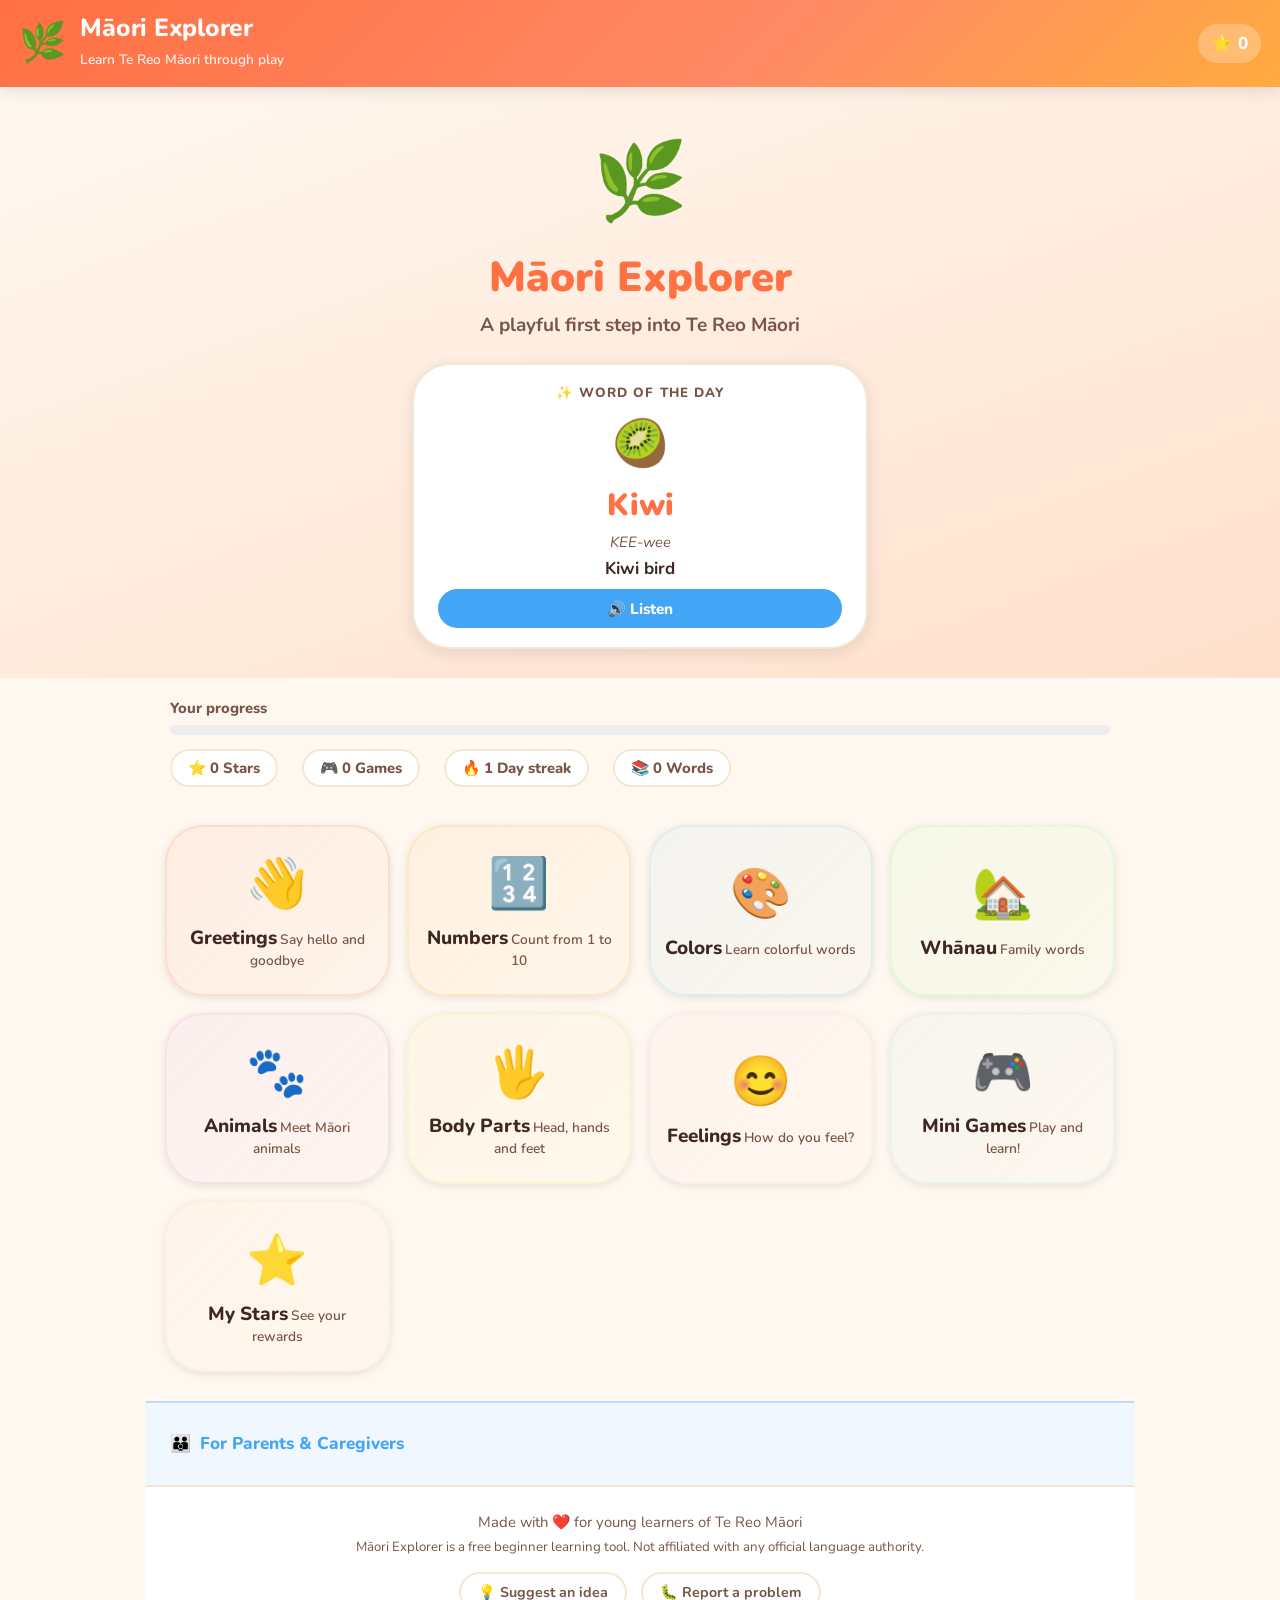
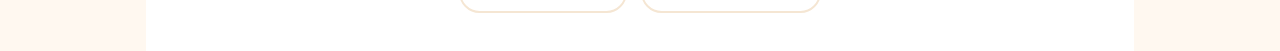
==== commit 4431c51d: "Merge pull request #1 from nomadongho/copilot/create-basic-web-app [WIP] Build basic web app called " ====
--- a/index.html
+++ b/index.html
@@ -3,85 +3,303 @@
 <head>
   <meta charset="UTF-8" />
   <meta name="viewport" content="width=device-width, initial-scale=1.0" />
-  <title>Korean Explorer 🇰🇷</title>
+  <meta name="description" content="Māori Explorer – a fun, playful beginner app for young children to start learning Te Reo Māori through listening, tapping, and simple games." />
+  <meta name="theme-color" content="#FF7043" />
+
+  <title>Māori Explorer – Learn Te Reo Māori</title>
+
+  <!-- Nunito from Google Fonts (loaded safely; no build step needed) -->
+  <link rel="preconnect" href="https://fonts.googleapis.com" />
+  <link rel="preconnect" href="https://fonts.gstatic.com" crossorigin />
+  <link href="https://fonts.googleapis.com/css2?family=Nunito:wght@600;700;800;900&display=swap" rel="stylesheet" />
+
   <link rel="stylesheet" href="style.css" />
+
+  <!-- Favicon: inline SVG data URI for simplicity (no extra file needed) -->
+  <link rel="icon" href="data:image/svg+xml,<svg xmlns='http://www.w3.org/2000/svg' viewBox='0 0 100 100'><text y='.9em' font-size='90'>🌿</text></svg>" />
 </head>
 <body>
 
-<header>
-  <a class="logo" href="index.html">
-    <span class="logo-icon">🇰🇷</span>
-    <span class="logo-text">Korean Explorer</span>
-  </a>
-  <nav>
-    <a href="hangul.html">🔤 Hangul</a>
-    <a href="words.html">🐱 Words</a>
-    <a href="numbers.html">🔢 Numbers</a>
-    <a href="phrases.html">💬 Phrases</a>
-    <a href="games.html">🎮 Games</a>
-  </nav>
-</header>
-
-<main>
-  <!-- Progress widget -->
-  <div class="progress-widget">
-    <div class="level-badge" id="level-display">Level 1</div>
-    <div class="progress-bar-wrap">
-      <div class="progress-bar-fill" id="progress-bar-fill" style="width:0%"></div>
-    </div>
-    <div class="points-display" id="points-display">⭐ 0 pts</div>
-    <div class="stars-display" id="stars-display"></div>
-  </div>
-
-  <!-- Hero -->
-  <div class="hero">
-    <div class="hero-emoji">🇰🇷</div>
-    <h1>Korean Explorer!</h1>
-    <p>Let's learn Korean together! Choose a lesson below 👇</p>
-    <button class="btn btn-primary btn-lg" onclick="AudioManager.speakEnglish('Welcome to Korean Explorer! Let\\'s learn Korean together!')">
-      🔊 Welcome!
+  <!-- Skip to main content for keyboard/screen reader users -->
+  <a class="skip-link" href="#main-content">Skip to main content</a>
+
+  <!-- ============================================================
+       HEADER
+       ============================================================ -->
+  <header class="app-header" role="banner">
+    <span class="logo-emoji" aria-hidden="true">🌿</span>
+    <div class="title-block">
+      <h1>Māori Explorer</h1>
+      <span class="tagline">Learn Te Reo Māori through play</span>
+    </div>
+    <!-- Stars counter -->
+    <div class="header-stars" aria-live="polite" aria-label="Stars earned">
+      ⭐ <span id="header-stars-count">0</span>
+    </div>
+    <!-- Home button (shown when not on home) -->
+    <button class="btn-home hidden" id="btn-header-home" aria-label="Go to home screen">
+      🏠 Home
     </button>
-  </div>
-
-  <!-- Module grid -->
-  <div class="module-grid">
-    <a href="hangul.html" class="module-card hangul">
-      <div class="card-emoji">🔤</div>
-      <h2>Hangul Explorer</h2>
-      <p>Learn Korean letters A-B-C!</p>
-    </a>
-    <a href="words.html" class="module-card words">
-      <div class="card-emoji">🐱</div>
-      <h2>Word Explorer</h2>
-      <p>Animals, Food, Colors &amp; more!</p>
-    </a>
-    <a href="numbers.html" class="module-card numbers">
-      <div class="card-emoji">🔢</div>
-      <h2>Number Explorer</h2>
-      <p>Count 1 to 20 in Korean!</p>
-    </a>
-    <a href="phrases.html" class="module-card phrases">
-      <div class="card-emoji">💬</div>
-      <h2>Phrase Explorer</h2>
-      <p>Say Hello, Thank you &amp; more!</p>
-    </a>
-    <a href="games.html" class="module-card games">
-      <div class="card-emoji">🎮</div>
-      <h2>Mini Games</h2>
-      <p>Play fun matching games!</p>
-    </a>
-  </div>
-</main>
-
-<footer>
-  <p>Made with ❤️ for little learners!</p>
-  <p><a href="mailto:nomadongho@gmail.com?subject=Korean Explorer Feedback">✉️ Send feedback to developer</a></p>
-</footer>
-
-<div id="toast"></div>
-
-<script src="audio.js"></script>
-<script src="progress.js"></script>
-<script src="script.js"></script>
+  </header>
+
+  <!-- ============================================================
+       MAIN CONTENT
+       ============================================================ -->
+  <main id="main-content">
+
+    <!-- ══════════════════════════════════════════════════════
+         VIEW: HOME
+         ══════════════════════════════════════════════════════ -->
+    <div id="view-home" class="view" role="region" aria-label="Home">
+
+      <!-- Hero section -->
+      <section class="hero" aria-label="Welcome">
+        <span class="hero-mascot" aria-hidden="true">🌿</span>
+        <h2>Māori Explorer</h2>
+        <p class="subtitle">A playful first step into Te Reo Māori</p>
+
+        <!-- Word of the Day card -->
+        <div class="wotd-card" aria-label="Word of the day">
+          <div id="wotd-content" aria-live="polite">
+            <!-- Rendered by renderWordOfDay() in script.js -->
+            <div class="wotd-label">✨ Loading…</div>
+          </div>
+        </div>
+      </section>
+
+      <!-- Overall progress bar -->
+      <section class="progress-section" aria-label="Your progress">
+        <div class="progress-label">Your progress</div>
+        <div class="progress-bar-outer" role="progressbar" aria-label="Overall progress" aria-valuemin="0" aria-valuemax="100" aria-valuenow="0">
+          <div class="progress-bar-inner" id="overall-progress-bar" style="width:0%"></div>
+        </div>
+        <div class="progress-stats" id="progress-stats" aria-live="polite">
+          <!-- Rendered by renderProgressSummary() -->
+        </div>
+      </section>
+
+      <!-- Module grid -->
+      <section aria-label="Learning modules">
+        <div class="module-grid" id="module-grid" role="list">
+          <!-- Rendered by renderModuleCards() in script.js -->
+        </div>
+      </section>
+
+      <!-- Parent Corner -->
+      <section class="parent-corner" aria-label="Parent information">
+        <details>
+          <summary>For Parents &amp; Caregivers</summary>
+          <div class="parent-content">
+            <p><strong>What does this app teach?</strong></p>
+            <ul>
+              <li>Basic Te Reo Māori words: greetings, numbers, colors, family, animals, body parts, feelings</li>
+              <li>Pronunciation helpers for each word</li>
+              <li>Gentle listening-first approach – great for ages 4–7</li>
+            </ul>
+            <p style="margin-top:0.75rem;"><strong>How to use it together:</strong></p>
+            <ul>
+              <li>Sit with your child and listen to words together</li>
+              <li>Encourage them to repeat the word out loud</li>
+              <li>Celebrate every attempt – getting it wrong is fine!</li>
+              <li>Audio repetition works best: listen, repeat, listen again</li>
+            </ul>
+            <p style="margin-top:0.75rem;"><strong>Note:</strong> This is a gentle introductory app.
+              It is not a complete language course. Think of it as a warm, fun first taste of Te Reo Māori.</p>
+          </div>
+        </details>
+      </section>
+
+    </div>
+    <!-- / view-home -->
+
+
+    <!-- ══════════════════════════════════════════════════════
+         VIEW: MODULE (vocabulary learning)
+         ══════════════════════════════════════════════════════ -->
+    <div id="view-module" class="view" role="region" aria-label="Learning module">
+
+      <!-- Module header (dynamic) -->
+      <div class="module-header" id="module-view-header">
+        <!-- Rendered by renderModuleView() -->
+      </div>
+
+      <!-- Vocabulary cards grid -->
+      <div class="vocab-grid" id="vocab-grid" role="list" aria-label="Vocabulary cards">
+        <!-- Rendered by renderModuleView() -->
+      </div>
+
+      <!-- Game launch buttons -->
+      <div class="module-actions" id="module-view-actions">
+        <!-- Rendered by renderModuleView() -->
+      </div>
+
+      <!-- Back button -->
+      <div style="padding:0 1rem 1rem;text-align:center;">
+        <button class="btn-secondary" id="btn-module-back" aria-label="Back to home">
+          ← Back
+        </button>
+      </div>
+
+      <!-- Ad placeholder (hidden; visible after 60 s) -->
+      <div class="ad-placeholder" aria-hidden="true">
+        <div class="ad-placeholder-inner">
+          📢 Ad placeholder · Future Google Ad slot<br>
+          <small style="font-size:0.65rem;font-weight:600;">
+            (Replace with AdSense snippet – see style.css comment)
+          </small>
+        </div>
+      </div>
+
+    </div>
+    <!-- / view-module -->
+
+
+    <!-- ══════════════════════════════════════════════════════
+         VIEW: MINI GAMES menu
+         ══════════════════════════════════════════════════════ -->
+    <div id="view-mini-games" class="view" role="region" aria-label="Mini games">
+
+      <div class="games-header">
+        <div class="games-big-emoji" aria-hidden="true">🎮</div>
+        <h2>Mini Games</h2>
+        <p>Play, listen, and learn!</p>
+      </div>
+
+      <div class="games-grid" id="games-grid" role="list" aria-label="Available games">
+        <!-- Rendered by renderMiniGamesMenu() -->
+      </div>
+
+      <!-- Back button -->
+      <div style="padding:0 1rem 1.5rem;text-align:center;">
+        <button class="btn-secondary" id="btn-games-back" aria-label="Back to home">
+          ← Back
+        </button>
+      </div>
+
+      <!-- Ad placeholder (hidden; visible after 60 s) -->
+      <div class="ad-placeholder" aria-hidden="true">
+        <div class="ad-placeholder-inner">
+          📢 Ad placeholder · Future Google Ad slot
+        </div>
+      </div>
+
+    </div>
+    <!-- / view-mini-games -->
+
+
+    <!-- ══════════════════════════════════════════════════════
+         VIEW: GAME PLAY (in-game screen)
+         ══════════════════════════════════════════════════════ -->
+    <div id="view-game-play" class="view" role="region" aria-label="Game in progress">
+
+      <!-- Back to games button -->
+      <div style="padding:0.75rem 1rem 0;">
+        <button class="btn-secondary" id="btn-game-play-back" aria-label="Back to games menu">
+          ← Games
+        </button>
+      </div>
+
+      <!-- Dynamic game content -->
+      <div class="game-play-area" id="game-play-content" aria-live="polite">
+        <!-- Rendered by game functions in script.js -->
+      </div>
+
+      <!-- Ad placeholder (hidden; visible after 60 s) -->
+      <div class="ad-placeholder" aria-hidden="true">
+        <div class="ad-placeholder-inner">
+          📢 Ad placeholder · Future Google Ad slot
+        </div>
+      </div>
+
+    </div>
+    <!-- / view-game-play -->
+
+
+    <!-- ══════════════════════════════════════════════════════
+         VIEW: REWARDS
+         ══════════════════════════════════════════════════════ -->
+    <div id="view-rewards" class="view" role="region" aria-label="My rewards">
+
+      <div class="rewards-header">
+        <div style="font-size:3rem;margin-bottom:0.3rem;">⭐</div>
+        <h2>My Stars &amp; Badges</h2>
+        <p>Keep exploring to earn more!</p>
+      </div>
+
+      <div class="rewards-section">
+
+        <!-- Star count -->
+        <div class="star-count-display">
+          <div class="star-big">⭐</div>
+          <div class="star-number" id="rewards-star-number">0</div>
+          <div class="star-label">Stars earned</div>
+        </div>
+
+        <!-- Badges -->
+        <h3>🏅 Badges</h3>
+        <div class="badges-grid" id="badges-grid" role="list" aria-label="Earned badges">
+          <!-- Rendered by renderRewardsView() -->
+        </div>
+
+        <!-- Module progress -->
+        <h3>📊 Module Progress</h3>
+        <div class="module-progress-list" id="module-progress-list">
+          <!-- Rendered by renderRewardsView() -->
+        </div>
+
+        <!-- Reset button -->
+        <button class="btn-reset-progress" id="btn-reset-progress" aria-label="Reset all progress">
+          🔄 Reset my progress
+        </button>
+
+      </div>
+
+      <!-- Back button -->
+      <div style="padding:0.5rem 1rem 1.5rem;text-align:center;">
+        <button class="btn-secondary" onclick="showView('home'); renderHome(); setHeaderShowHome(false);" aria-label="Back to home">
+          ← Back
+        </button>
+      </div>
+
+    </div>
+    <!-- / view-rewards -->
+
+  </main>
+
+  <!-- ============================================================
+       FOOTER
+       ============================================================ -->
+  <footer class="app-footer" role="contentinfo">
+    <p>Made with ❤️ for young learners of Te Reo Māori</p>
+    <p style="margin-top:0.25rem;font-size:0.7rem;">
+      Māori Explorer is a free beginner learning tool. Not affiliated with any official language authority.
+    </p>
+
+    <!-- Feedback links -->
+    <div class="feedback-section" aria-label="Feedback">
+      <a
+        class="feedback-link"
+        href="mailto:nomadongho@gmail.com?subject=M%C4%81ori%20Explorer%20-%20Suggestion&body=Hi%2C%20I%20have%20a%20suggestion%20for%20M%C4%81ori%20Explorer%3A%0A%0A"
+        aria-label="Send a suggestion by email"
+      >
+        💡 Suggest an idea
+      </a>
+      <a
+        class="feedback-link"
+        href="mailto:nomadongho@gmail.com?subject=M%C4%81ori%20Explorer%20-%20Bug%20Report&body=Hi%2C%20I%20found%20a%20problem%20with%20M%C4%81ori%20Explorer%3A%0A%0A"
+        aria-label="Report a problem by email"
+      >
+        🐛 Report a problem
+      </a>
+    </div>
+  </footer>
+
+  <!-- Confetti canvas (full-page overlay, pointer-events: none) -->
+  <canvas id="confetti-canvas" aria-hidden="true"></canvas>
+
+  <!-- Data first, then main script -->
+  <script src="data.js"></script>
+  <script src="script.js"></script>
+
 </body>
 </html>
--- a/style.css
+++ b/style.css
@@ -1,761 +1,1005 @@
-/* Korean Explorer - Kid-friendly styles */
-
+/* ============================================================
+   Māori Explorer – style.css
+   Mobile-first, child-friendly, warm playful design
+   ============================================================ */
+
+/* ── CSS Custom Properties ── */
 :root {
-  --primary: #FF6B6B;
-  --secondary: #4ECDC4;
-  --accent: #FFE66D;
-  --purple: #A855F7;
-  --green: #4ADE80;
-  --orange: #FB923C;
-  --blue: #60A5FA;
-  --pink: #F472B6;
-  --bg: #FFF9F0;
-  --card-bg: #FFFFFF;
-  --text: #2D2D2D;
-  --shadow: 0 4px 15px rgba(0,0,0,0.12);
-  --radius: 20px;
-  --radius-sm: 12px;
-}
-
-* {
-  box-sizing: border-box;
-  margin: 0;
-  padding: 0;
-}
+  --color-bg:       #FFF8F0;
+  --color-surface:  #FFFFFF;
+  --color-primary:  #FF7043;
+  --color-secondary:#42A5F5;
+  --color-accent:   #FFC107;
+  --color-success:  #66BB6A;
+  --color-text:     #3E2723;
+  --color-text-soft:#795548;
+  --color-border:   #F5E6D3;
+  --color-shadow:   rgba(0,0,0,0.10);
+
+  --radius-sm:  0.5rem;
+  --radius-md:  1rem;
+  --radius-lg:  1.5rem;
+  --radius-xl:  2rem;
+  --radius-pill:9999px;
+
+  --font-main: 'Nunito', 'Helvetica Rounded', Arial, sans-serif;
+
+  --shadow-sm:  0 2px  8px var(--color-shadow);
+  --shadow-md:  0 4px 16px var(--color-shadow);
+  --shadow-lg:  0 8px 32px var(--color-shadow);
+
+  --transition: 0.18s ease;
+}
+
+/* ── Reset & Base ── */
+*, *::before, *::after { box-sizing: border-box; margin: 0; padding: 0; }
+
+html { scroll-behavior: smooth; font-size: 18px; }
 
 body {
-  font-family: 'Comic Sans MS', 'Chalkboard SE', 'Arial Rounded MT Bold', cursive, sans-serif;
-  background: var(--bg);
-  color: var(--text);
+  font-family: var(--font-main);
+  background: var(--color-bg);
+  color: var(--color-text);
   min-height: 100vh;
-  overflow-x: hidden;
-}
-
-/* ─── HEADER ─────────────────────────────────── */
-header {
-  background: linear-gradient(135deg, var(--primary), var(--purple));
-  padding: 16px 24px;
-  display: flex;
-  align-items: center;
-  justify-content: space-between;
-  box-shadow: var(--shadow);
+  line-height: 1.5;
+  -webkit-tap-highlight-color: transparent;
+}
+
+img { max-width: 100%; display: block; }
+
+a { color: var(--color-primary); text-decoration: none; }
+a:hover { text-decoration: underline; }
+
+button {
+  font-family: var(--font-main);
+  cursor: pointer;
+  border: none;
+  outline: none;
+}
+
+button:focus-visible {
+  outline: 3px solid var(--color-accent);
+  outline-offset: 3px;
+}
+
+h1, h2, h3 { line-height: 1.2; }
+
+/* ── Utility ── */
+.sr-only {
+  position: absolute; width: 1px; height: 1px;
+  padding: 0; margin: -1px; overflow: hidden;
+  clip: rect(0,0,0,0); white-space: nowrap; border: 0;
+}
+.hidden { display: none !important; }
+.flex  { display: flex; }
+.flex-center { display: flex; align-items: center; justify-content: center; }
+.gap-sm { gap: 0.5rem; }
+.gap-md { gap: 1rem; }
+.text-center { text-align: center; }
+.mt-1 { margin-top: 0.5rem; }
+.mt-2 { margin-top: 1rem; }
+
+/* ── Skip Link ── */
+.skip-link {
+  position: absolute; top: -999px; left: 0;
+  background: var(--color-primary); color: #fff;
+  padding: 0.5rem 1rem; font-size: 1rem; border-radius: var(--radius-sm);
+  z-index: 9999;
+}
+.skip-link:focus { top: 0.5rem; left: 0.5rem; }
+
+/* ============================================================
+   HEADER
+   ============================================================ */
+.app-header {
+  background: linear-gradient(135deg, #FF7043 0%, #FF8A65 60%, #FFAB40 100%);
+  color: #fff;
+  padding: 0.75rem 1rem;
+  display: flex;
+  align-items: center;
+  gap: 0.75rem;
+  box-shadow: var(--shadow-md);
   position: sticky;
   top: 0;
   z-index: 100;
 }
 
-header .logo {
-  display: flex;
-  align-items: center;
-  gap: 10px;
-  text-decoration: none;
-}
-
-header .logo-icon {
-  font-size: 2rem;
-}
-
-header .logo-text {
-  font-size: 1.4rem;
-  font-weight: bold;
-  color: #fff;
-  text-shadow: 2px 2px 0px rgba(0,0,0,0.2);
-}
-
-nav {
-  display: flex;
-  gap: 10px;
-  flex-wrap: wrap;
-}
-
-nav a {
+.app-header .logo-emoji { font-size: 2rem; line-height: 1; }
+
+.app-header .title-block { flex: 1; }
+.app-header h1 {
+  font-size: 1.3rem;
+  font-weight: 800;
+  letter-spacing: -0.01em;
+}
+.app-header .tagline {
+  font-size: 0.72rem;
+  opacity: 0.88;
+  font-weight: 600;
+}
+
+.btn-home {
   background: rgba(255,255,255,0.25);
   color: #fff;
-  text-decoration: none;
-  padding: 8px 16px;
-  border-radius: 30px;
+  border-radius: var(--radius-pill);
+  padding: 0.45rem 1rem;
+  font-size: 0.85rem;
+  font-weight: 700;
+  transition: background var(--transition);
+}
+.btn-home:hover { background: rgba(255,255,255,0.4); }
+
+/* ── Stars counter in header ── */
+.header-stars {
+  display: flex;
+  align-items: center;
+  gap: 0.3rem;
+  background: rgba(255,255,255,0.25);
+  padding: 0.35rem 0.7rem;
+  border-radius: var(--radius-pill);
+  font-size: 0.9rem;
+  font-weight: 800;
+  color: #fff;
+}
+
+/* ============================================================
+   VIEWS / ROUTING
+   ============================================================ */
+.view { display: none; }
+.view.active { display: block; }
+
+/* ============================================================
+   HOME VIEW
+   ============================================================ */
+.hero {
+  background: linear-gradient(160deg, #FFF8F0 0%, #FFE0CC 100%);
+  padding: 2rem 1.25rem 1.5rem;
+  text-align: center;
+}
+
+.hero-mascot { font-size: 4rem; margin-bottom: 0.75rem; display: block; }
+
+.hero h2 {
+  font-size: 1.9rem;
+  font-weight: 900;
+  color: var(--color-primary);
+  margin-bottom: 0.4rem;
+}
+
+.hero .subtitle {
   font-size: 1rem;
-  font-weight: bold;
-  transition: background 0.2s, transform 0.2s;
-  border: 2px solid rgba(255,255,255,0.4);
-}
-
-nav a:hover, nav a.active {
-  background: rgba(255,255,255,0.5);
-  transform: translateY(-2px);
-}
-
-/* ─── MAIN CONTENT ────────────────────────────── */
-main {
-  max-width: 1100px;
+  color: var(--color-text-soft);
+  font-weight: 700;
+  max-width: 28rem;
+  margin: 0 auto 1.25rem;
+}
+
+/* Word of the day */
+.wotd-card {
+  background: var(--color-surface);
+  border-radius: var(--radius-xl);
+  padding: 1rem 1.25rem;
   margin: 0 auto;
-  padding: 30px 20px 100px;
-}
-
-/* ─── HERO (index) ────────────────────────────── */
-.hero {
-  text-align: center;
-  padding: 40px 20px;
-}
-
-.hero-emoji {
-  font-size: 5rem;
-  animation: bounce 2s infinite;
-}
-
-@keyframes bounce {
-  0%, 100% { transform: translateY(0); }
-  50% { transform: translateY(-15px); }
-}
-
-.hero h1 {
-  font-size: 3rem;
-  color: var(--primary);
-  text-shadow: 3px 3px 0px rgba(255,107,107,0.3);
-  margin: 10px 0;
-}
-
-.hero p {
-  font-size: 1.4rem;
-  color: #666;
-  margin-bottom: 30px;
-}
-
-/* ─── PROGRESS BAR ────────────────────────────── */
-.progress-widget {
-  background: var(--card-bg);
-  border-radius: var(--radius);
-  padding: 16px 20px;
-  box-shadow: var(--shadow);
-  margin-bottom: 24px;
-  display: flex;
-  align-items: center;
-  gap: 16px;
-  flex-wrap: wrap;
-}
-
-.level-badge {
-  background: linear-gradient(135deg, var(--accent), var(--orange));
-  color: #000;
-  font-weight: bold;
-  padding: 8px 18px;
-  border-radius: 30px;
-  font-size: 1.1rem;
-  white-space: nowrap;
-}
-
-.progress-bar-wrap {
-  flex: 1;
-  min-width: 120px;
-  background: #eee;
-  border-radius: 20px;
-  height: 20px;
-  overflow: hidden;
-}
-
-.progress-bar-fill {
-  height: 100%;
-  background: linear-gradient(90deg, var(--secondary), var(--blue));
-  border-radius: 20px;
-  transition: width 0.5s ease;
-}
-
-.points-display {
-  font-size: 1.1rem;
-  font-weight: bold;
-  color: var(--purple);
-  white-space: nowrap;
-}
-
-.stars-display {
-  font-size: 1.3rem;
-  white-space: nowrap;
-}
-
-/* ─── MODULE CARDS ────────────────────────────── */
+  max-width: 24rem;
+  box-shadow: var(--shadow-md);
+  border: 2px solid var(--color-border);
+}
+.wotd-label {
+  font-size: 0.7rem;
+  font-weight: 800;
+  text-transform: uppercase;
+  letter-spacing: 0.08em;
+  color: var(--color-text-soft);
+  margin-bottom: 0.3rem;
+}
+.wotd-emoji { font-size: 2.4rem; margin: 0.25rem 0; }
+.wotd-word {
+  font-size: 1.6rem;
+  font-weight: 900;
+  color: var(--color-primary);
+}
+.wotd-pron {
+  font-size: 0.78rem;
+  color: var(--color-text-soft);
+  font-style: italic;
+  margin: 0.15rem 0;
+}
+.wotd-english {
+  font-size: 0.9rem;
+  color: var(--color-text);
+  font-weight: 700;
+}
+
+/* Module grid */
 .module-grid {
   display: grid;
-  grid-template-columns: repeat(auto-fit, minmax(200px, 1fr));
-  gap: 20px;
-  margin-top: 30px;
+  grid-template-columns: 1fr 1fr;
+  gap: 0.9rem;
+  padding: 1.5rem 1rem;
+  max-width: 52rem;
+  margin: 0 auto;
+}
+
+@media (min-width: 640px) {
+  .module-grid { grid-template-columns: repeat(3, 1fr); }
+}
+@media (min-width: 900px) {
+  .module-grid { grid-template-columns: repeat(4, 1fr); }
 }
 
 .module-card {
-  background: var(--card-bg);
-  border-radius: var(--radius);
-  padding: 28px 20px;
-  text-align: center;
-  box-shadow: var(--shadow);
+  background: var(--color-surface);
+  border-radius: var(--radius-xl);
+  padding: 1.25rem 0.75rem;
+  text-align: center;
+  box-shadow: var(--shadow-sm);
+  border: 2px solid var(--color-border);
   cursor: pointer;
-  transition: transform 0.25s, box-shadow 0.25s;
+  transition: transform var(--transition), box-shadow var(--transition);
+  -webkit-user-select: none;
+  user-select: none;
+}
+
+.module-card:hover,
+.module-card:focus-visible {
+  transform: translateY(-3px) scale(1.03);
+  box-shadow: var(--shadow-md);
+  outline: 3px solid var(--color-accent);
+  outline-offset: 2px;
+}
+
+.module-card:active { transform: scale(0.97); }
+
+.module-icon { font-size: 2.6rem; margin-bottom: 0.4rem; display: block; }
+.module-label {
+  font-size: 1rem;
+  font-weight: 800;
+  color: var(--color-text);
+  margin-bottom: 0.2rem;
+}
+.module-desc {
+  font-size: 0.72rem;
+  color: var(--color-text-soft);
+  font-weight: 600;
+}
+
+/* ============================================================
+   PARENT CORNER
+   ============================================================ */
+.parent-corner {
+  background: #F0F7FF;
+  border-top: 2px solid #BBDEFB;
+  padding: 1.5rem 1.25rem;
+  max-width: 52rem;
+  margin: 0 auto;
+}
+
+.parent-corner summary {
+  font-size: 0.9rem;
+  font-weight: 800;
+  color: var(--color-secondary);
+  cursor: pointer;
+  list-style: none;
+  display: flex;
+  align-items: center;
+  gap: 0.5rem;
+}
+.parent-corner summary::before { content: "👪 "; }
+
+.parent-corner .parent-content {
+  margin-top: 0.9rem;
+  font-size: 0.82rem;
+  color: var(--color-text-soft);
+  line-height: 1.7;
+}
+.parent-corner ul {
+  margin-top: 0.5rem;
+  padding-left: 1.4rem;
+  list-style: disc;
+}
+.parent-corner ul li { margin-bottom: 0.25rem; }
+
+/* ── Progress bar ── */
+.progress-section {
+  padding: 1rem 1.25rem 0.5rem;
+  max-width: 52rem;
+  margin: 0 auto;
+}
+.progress-label {
+  font-size: 0.78rem;
+  font-weight: 800;
+  color: var(--color-text-soft);
+  margin-bottom: 0.3rem;
+}
+.progress-bar-outer {
+  background: #EEE;
+  border-radius: var(--radius-pill);
+  height: 10px;
+  overflow: hidden;
+}
+.progress-bar-inner {
+  background: linear-gradient(90deg, var(--color-primary), var(--color-accent));
+  height: 100%;
+  border-radius: var(--radius-pill);
+  transition: width 0.5s ease;
+}
+.progress-stats {
+  display: flex;
+  gap: 1.25rem;
+  margin-top: 0.75rem;
+  flex-wrap: wrap;
+}
+.stat-chip {
+  background: var(--color-surface);
+  border: 2px solid var(--color-border);
+  border-radius: var(--radius-pill);
+  padding: 0.3rem 0.85rem;
+  font-size: 0.78rem;
+  font-weight: 800;
+  color: var(--color-text-soft);
+  display: flex;
+  align-items: center;
+  gap: 0.3rem;
+}
+
+/* ============================================================
+   FOOTER
+   ============================================================ */
+.app-footer {
+  background: var(--color-surface);
+  border-top: 2px solid var(--color-border);
+  padding: 1.25rem 1.25rem 2rem;
+  text-align: center;
+  font-size: 0.78rem;
+  color: var(--color-text-soft);
+  max-width: 52rem;
+  margin: 0 auto;
+}
+
+.feedback-section {
+  margin-top: 0.75rem;
+  display: flex;
+  justify-content: center;
+  gap: 0.75rem;
+  flex-wrap: wrap;
+}
+
+.feedback-link {
+  background: transparent;
+  border: 2px solid var(--color-border);
+  border-radius: var(--radius-pill);
+  padding: 0.4rem 0.9rem;
+  font-size: 0.75rem;
+  font-weight: 700;
+  color: var(--color-text-soft);
   text-decoration: none;
-  color: var(--text);
-  border: 3px solid transparent;
+  transition: background var(--transition), color var(--transition);
+}
+.feedback-link:hover {
+  background: var(--color-primary);
+  color: #fff;
+  text-decoration: none;
+  border-color: var(--color-primary);
+}
+
+/* ============================================================
+   MODULE VIEW (Vocabulary cards)
+   ============================================================ */
+.module-header {
+  background: linear-gradient(135deg, #FF8A65, #FFAB40);
+  color: #fff;
+  padding: 1.25rem 1.25rem 1rem;
+  text-align: center;
+}
+.module-header .module-big-emoji { font-size: 3rem; margin-bottom: 0.3rem; }
+.module-header h2 { font-size: 1.5rem; font-weight: 900; }
+.module-header p { font-size: 0.82rem; opacity: 0.9; font-weight: 600; }
+
+.vocab-grid {
+  display: grid;
+  grid-template-columns: 1fr 1fr;
+  gap: 0.9rem;
+  padding: 1.25rem 1rem;
+  max-width: 52rem;
+  margin: 0 auto;
+}
+@media (min-width: 600px) { .vocab-grid { grid-template-columns: repeat(3, 1fr); } }
+
+/* Vocabulary card */
+.vocab-card {
+  background: var(--color-surface);
+  border-radius: var(--radius-xl);
+  padding: 1rem 0.75rem 0.75rem;
+  text-align: center;
+  box-shadow: var(--shadow-sm);
+  border: 2.5px solid var(--color-border);
   display: flex;
   flex-direction: column;
   align-items: center;
-  gap: 10px;
-}
-
-.module-card:hover {
-  transform: translateY(-6px) scale(1.02);
-  box-shadow: 0 8px 25px rgba(0,0,0,0.18);
-}
-
-.module-card .card-emoji {
-  font-size: 3.5rem;
-}
-
-.module-card h2 {
+  gap: 0.25rem;
+  transition: transform var(--transition), box-shadow var(--transition);
+}
+.vocab-card:hover { transform: translateY(-2px); box-shadow: var(--shadow-md); }
+
+.vocab-emoji { font-size: 2.8rem; line-height: 1; margin-bottom: 0.25rem; }
+.vocab-maori {
   font-size: 1.3rem;
-  color: var(--primary);
-}
-
-.module-card p {
-  font-size: 0.95rem;
-  color: #888;
-}
-
-.module-card.hangul  { border-color: var(--primary); }
-.module-card.words   { border-color: var(--secondary); }
-.module-card.numbers { border-color: var(--accent); }
-.module-card.phrases { border-color: var(--purple); }
-.module-card.games   { border-color: var(--green); }
-
-/* ─── PAGE TITLE ──────────────────────────────── */
-.page-title {
-  text-align: center;
-  padding: 20px 0 10px;
-}
-
-.page-title .page-emoji {
-  font-size: 3rem;
-}
-
-.page-title h1 {
-  font-size: 2.2rem;
-  color: var(--primary);
-  text-shadow: 2px 2px 0 rgba(255,107,107,0.2);
-}
-
-.page-title p {
+  font-weight: 900;
+  color: var(--color-primary);
+  line-height: 1.2;
+}
+.vocab-pron {
+  font-size: 0.7rem;
+  color: var(--color-text-soft);
+  font-style: italic;
+}
+.vocab-english {
+  font-size: 0.82rem;
+  font-weight: 700;
+  color: var(--color-text-soft);
+}
+.vocab-color-swatch {
+  width: 3rem;
+  height: 3rem;
+  border-radius: 50%;
+  border: 3px solid rgba(0,0,0,0.1);
+  margin: 0.25rem auto;
+}
+
+/* ── Audio / Say-it buttons ── */
+.btn-audio {
+  background: var(--color-secondary);
+  color: #fff;
+  border-radius: var(--radius-pill);
+  padding: 0.5rem 1.1rem;
+  font-size: 0.8rem;
+  font-weight: 800;
+  margin-top: 0.4rem;
+  display: flex;
+  align-items: center;
+  gap: 0.3rem;
+  transition: background var(--transition), transform var(--transition);
+  width: 100%;
+  justify-content: center;
+}
+.btn-audio:hover  { background: #1E88E5; }
+.btn-audio:active { transform: scale(0.95); }
+.btn-audio.playing {
+  background: var(--color-success);
+  animation: pulse 0.6s ease infinite alternate;
+}
+
+@keyframes pulse {
+  from { transform: scale(1); }
+  to   { transform: scale(1.05); }
+}
+
+.btn-say-it {
+  background: var(--color-primary);
+  color: #fff;
+  border-radius: var(--radius-pill);
+  padding: 0.5rem 1.1rem;
+  font-size: 0.8rem;
+  font-weight: 800;
+  margin-top: 0.25rem;
+  width: 100%;
+  transition: background var(--transition), transform var(--transition);
+}
+.btn-say-it:hover  { background: #E64A19; }
+.btn-say-it:active { transform: scale(0.95); }
+
+/* Module action bar */
+.module-actions {
+  display: flex;
+  gap: 0.75rem;
+  padding: 0 1rem 1.5rem;
+  max-width: 52rem;
+  margin: 0 auto;
+  flex-wrap: wrap;
+}
+.btn-game {
+  flex: 1;
+  min-width: 140px;
+  background: var(--color-accent);
+  color: var(--color-text);
+  border-radius: var(--radius-xl);
+  padding: 0.9rem 1rem;
+  font-size: 0.88rem;
+  font-weight: 800;
+  text-align: center;
+  box-shadow: var(--shadow-sm);
+  transition: transform var(--transition), box-shadow var(--transition);
+}
+.btn-game:hover { transform: translateY(-2px); box-shadow: var(--shadow-md); }
+.btn-game:active { transform: scale(0.97); }
+
+/* ============================================================
+   MINI GAMES VIEW
+   ============================================================ */
+.games-header {
+  background: linear-gradient(135deg, #7E57C2, #AB47BC);
+  color: #fff;
+  padding: 1.25rem 1.25rem 1rem;
+  text-align: center;
+}
+.games-header .games-big-emoji { font-size: 3rem; margin-bottom: 0.3rem; }
+.games-header h2 { font-size: 1.5rem; font-weight: 900; }
+.games-header p { font-size: 0.82rem; opacity: 0.9; font-weight: 600; }
+
+.games-grid {
+  display: grid;
+  grid-template-columns: 1fr 1fr;
+  gap: 0.9rem;
+  padding: 1.25rem 1rem;
+  max-width: 48rem;
+  margin: 0 auto;
+}
+@media (min-width: 600px) { .games-grid { grid-template-columns: repeat(2, 1fr); } }
+
+.game-card {
+  background: var(--color-surface);
+  border-radius: var(--radius-xl);
+  padding: 1.25rem 0.75rem;
+  text-align: center;
+  box-shadow: var(--shadow-sm);
+  border: 2.5px solid var(--color-border);
+  cursor: pointer;
+  transition: transform var(--transition), box-shadow var(--transition);
+}
+.game-card:hover {
+  transform: translateY(-3px);
+  box-shadow: var(--shadow-md);
+}
+.game-icon { font-size: 2.8rem; margin-bottom: 0.4rem; display: block; }
+.game-label { font-size: 1rem; font-weight: 800; color: var(--color-text); }
+.game-desc { font-size: 0.75rem; color: var(--color-text-soft); font-weight: 600; margin-top: 0.2rem; }
+
+/* ============================================================
+   GAME PLAY AREA
+   ============================================================ */
+.game-play-area {
+  padding: 1rem;
+  max-width: 48rem;
+  margin: 0 auto;
+}
+
+.game-play-header {
+  text-align: center;
+  margin-bottom: 1rem;
+}
+.game-play-header h2 { font-size: 1.3rem; font-weight: 900; color: var(--color-primary); }
+
+.game-prompt {
+  background: var(--color-surface);
+  border-radius: var(--radius-xl);
+  padding: 1.25rem;
+  text-align: center;
+  margin-bottom: 1rem;
+  box-shadow: var(--shadow-sm);
+  border: 2px solid var(--color-border);
+}
+.game-prompt .prompt-emoji { font-size: 3rem; display: block; margin-bottom: 0.4rem; }
+.game-prompt .prompt-text {
+  font-size: 1.2rem;
+  font-weight: 900;
+  color: var(--color-primary);
+  margin-bottom: 0.25rem;
+}
+.game-prompt .prompt-instruction {
+  font-size: 0.85rem;
+  color: var(--color-text-soft);
+  font-weight: 600;
+}
+
+/* Answer options grid */
+.options-grid {
+  display: grid;
+  grid-template-columns: 1fr 1fr;
+  gap: 0.75rem;
+  margin-bottom: 1rem;
+}
+
+.option-btn {
+  background: var(--color-surface);
+  border: 3px solid var(--color-border);
+  border-radius: var(--radius-xl);
+  padding: 1rem 0.5rem;
+  font-size: 1rem;
+  font-weight: 800;
+  color: var(--color-text);
+  text-align: center;
+  cursor: pointer;
+  display: flex;
+  flex-direction: column;
+  align-items: center;
+  gap: 0.3rem;
+  transition: transform var(--transition), border-color var(--transition), background var(--transition);
+  min-height: 80px;
+}
+.option-btn:hover { border-color: var(--color-secondary); transform: scale(1.03); }
+.option-btn.correct {
+  background: #E8F5E9;
+  border-color: var(--color-success);
+  color: var(--color-success);
+}
+.option-btn.wrong {
+  background: #FFEBEE;
+  border-color: #EF5350;
+  color: #EF5350;
+}
+.option-btn .opt-emoji { font-size: 1.8rem; }
+.option-btn .opt-text { font-size: 0.9rem; }
+
+/* Feedback banner */
+.feedback-banner {
+  border-radius: var(--radius-xl);
+  padding: 1rem 1.25rem;
+  text-align: center;
   font-size: 1.1rem;
-  color: #888;
-  margin-top: 4px;
-}
-
-/* ─── TABS ────────────────────────────────────── */
-.tabs {
-  display: flex;
-  gap: 10px;
-  flex-wrap: wrap;
-  margin: 16px 0;
+  font-weight: 800;
+  margin-bottom: 1rem;
+  animation: fadeIn 0.3s ease;
+}
+.feedback-banner.positive {
+  background: #E8F5E9;
+  color: #2E7D32;
+  border: 2px solid #A5D6A7;
+}
+.feedback-banner.negative {
+  background: #FFF8E1;
+  color: #F57F17;
+  border: 2px solid #FFE082;
+}
+
+@keyframes fadeIn {
+  from { opacity: 0; transform: translateY(8px); }
+  to   { opacity: 1; transform: translateY(0); }
+}
+
+/* Game score area */
+.game-score {
+  display: flex;
   justify-content: center;
-}
-
-.tab-btn {
-  background: #fff;
-  border: 3px solid var(--primary);
-  color: var(--primary);
-  padding: 10px 20px;
-  border-radius: 30px;
+  gap: 1.5rem;
+  margin-bottom: 0.75rem;
+}
+.score-item {
+  text-align: center;
+  font-size: 0.78rem;
+  font-weight: 800;
+  color: var(--color-text-soft);
+}
+.score-item .score-value {
+  display: block;
+  font-size: 1.5rem;
+  color: var(--color-primary);
+  font-weight: 900;
+}
+
+/* Control buttons */
+.btn-primary {
+  background: var(--color-primary);
+  color: #fff;
+  border-radius: var(--radius-pill);
+  padding: 0.85rem 2rem;
   font-size: 1rem;
-  font-weight: bold;
-  cursor: pointer;
-  transition: background 0.2s, color 0.2s, transform 0.2s;
-  font-family: inherit;
-}
-
-.tab-btn:hover, .tab-btn.active {
-  background: var(--primary);
-  color: #fff;
-  transform: translateY(-2px);
-}
-
-/* ─── CARDS ───────────────────────────────────── */
-.card {
-  background: var(--card-bg);
-  border-radius: var(--radius);
-  box-shadow: var(--shadow);
-  padding: 24px;
-}
-
-/* ─── LETTER CARD ─────────────────────────────── */
-.letter-showcase {
-  display: flex;
-  align-items: center;
-  justify-content: center;
-  gap: 30px;
-  flex-wrap: wrap;
-  margin: 20px 0;
-}
-
-.letter-big {
-  font-size: 8rem;
-  color: var(--primary);
-  text-shadow: 4px 4px 0 rgba(255,107,107,0.25);
-  line-height: 1;
-  cursor: pointer;
-  transition: transform 0.15s;
-  display: flex;
-  align-items: center;
-  justify-content: center;
-  width: 160px;
-  height: 160px;
-  background: #fff0f0;
-  border-radius: var(--radius);
-  border: 4px solid var(--primary);
-  user-select: none;
-}
-
-.letter-big:hover { transform: scale(1.05); }
-
-.letter-info {
-  text-align: center;
-}
-
-.letter-romanization {
-  font-size: 2rem;
-  font-weight: bold;
-  color: var(--purple);
-  margin-bottom: 6px;
-}
-
-.letter-name {
-  font-size: 1.2rem;
-  color: #888;
-  margin-bottom: 16px;
-}
-
-.letter-nav {
-  display: flex;
-  gap: 10px;
+  font-weight: 800;
+  box-shadow: var(--shadow-sm);
+  transition: background var(--transition), transform var(--transition);
+  display: inline-flex;
+  align-items: center;
+  gap: 0.4rem;
+}
+.btn-primary:hover  { background: #E64A19; }
+.btn-primary:active { transform: scale(0.97); }
+
+.btn-secondary {
+  background: var(--color-surface);
+  color: var(--color-text-soft);
+  border: 2px solid var(--color-border);
+  border-radius: var(--radius-pill);
+  padding: 0.7rem 1.5rem;
+  font-size: 0.9rem;
+  font-weight: 700;
+  transition: background var(--transition);
+}
+.btn-secondary:hover { background: var(--color-border); }
+
+.btn-row {
+  display: flex;
+  gap: 0.75rem;
   justify-content: center;
   flex-wrap: wrap;
-  margin-top: 20px;
-}
-
-/* ─── BUTTONS ─────────────────────────────────── */
-.btn {
-  display: inline-flex;
-  align-items: center;
-  gap: 8px;
-  padding: 14px 24px;
-  border-radius: 30px;
-  border: none;
-  font-size: 1.1rem;
-  font-weight: bold;
+  margin-top: 0.75rem;
+}
+
+/* ── Match Cards game ── */
+.match-grid {
+  display: grid;
+  grid-template-columns: repeat(4, 1fr);
+  gap: 0.6rem;
+  margin-bottom: 1rem;
+}
+@media (max-width: 480px) { .match-grid { grid-template-columns: repeat(3, 1fr); } }
+
+.match-card {
+  background: var(--color-secondary);
+  color: #fff;
+  border-radius: var(--radius-lg);
+  padding: 0.75rem 0.3rem;
+  text-align: center;
+  font-weight: 800;
+  font-size: 0.85rem;
   cursor: pointer;
-  font-family: inherit;
-  transition: transform 0.2s, box-shadow 0.2s, opacity 0.2s;
-  box-shadow: 0 4px 10px rgba(0,0,0,0.1);
-}
-
-.btn:hover { transform: translateY(-3px); box-shadow: 0 6px 18px rgba(0,0,0,0.15); }
-.btn:active { transform: translateY(0); }
-.btn:disabled { opacity: 0.5; cursor: not-allowed; transform: none; }
-
-.btn-primary  { background: var(--primary); color: #fff; }
-.btn-secondary{ background: var(--secondary); color: #fff; }
-.btn-accent   { background: var(--accent); color: #333; }
-.btn-purple   { background: var(--purple); color: #fff; }
-.btn-green    { background: var(--green); color: #fff; }
-.btn-orange   { background: var(--orange); color: #fff; }
-.btn-blue     { background: var(--blue); color: #fff; }
-.btn-white    { background: #fff; color: var(--primary); border: 3px solid var(--primary); }
-
-.btn-sm { padding: 8px 16px; font-size: 0.95rem; }
-.btn-lg { padding: 18px 32px; font-size: 1.3rem; }
-
-/* ─── WORD GRID ───────────────────────────────── */
-.word-grid {
+  min-height: 64px;
+  display: flex;
+  align-items: center;
+  justify-content: center;
+  box-shadow: var(--shadow-sm);
+  transition: transform var(--transition), background var(--transition);
+  border: 3px solid transparent;
+}
+.match-card:hover { transform: scale(1.05); }
+.match-card.selected {
+  border-color: var(--color-accent);
+  background: #1565C0;
+}
+.match-card.matched {
+  background: var(--color-success);
+  cursor: default;
+  transform: none;
+}
+.match-card.wrong-flash {
+  background: #EF5350;
+  animation: shake 0.4s ease;
+}
+.match-card.numeral {
+  font-size: 1.4rem;
+  background: #FF7043;
+}
+.match-card.numeral.matched { background: var(--color-success); }
+
+@keyframes shake {
+  0%,100% { transform: translateX(0); }
+  25%      { transform: translateX(-6px); }
+  75%      { transform: translateX(6px); }
+}
+
+/* ── Count Objects game ── */
+.count-objects {
+  display: flex;
+  flex-wrap: wrap;
+  gap: 0.5rem;
+  justify-content: center;
+  font-size: 2.4rem;
+  padding: 1rem;
+  background: var(--color-surface);
+  border-radius: var(--radius-xl);
+  border: 2px solid var(--color-border);
+  min-height: 110px;
+  align-items: center;
+  margin-bottom: 1rem;
+}
+
+/* ============================================================
+   REWARDS VIEW
+   ============================================================ */
+.rewards-header {
+  background: linear-gradient(135deg, #FFA726, #FFD54F);
+  padding: 1.25rem 1.25rem 1rem;
+  text-align: center;
+}
+.rewards-header h2 { font-size: 1.5rem; font-weight: 900; }
+.rewards-header p { font-size: 0.82rem; opacity: 0.9; font-weight: 600; }
+
+.rewards-section {
+  padding: 1.25rem 1rem;
+  max-width: 48rem;
+  margin: 0 auto;
+}
+
+.rewards-section h3 {
+  font-size: 1rem;
+  font-weight: 800;
+  color: var(--color-text-soft);
+  margin-bottom: 0.75rem;
+  padding-left: 0.25rem;
+}
+
+.star-count-display {
+  text-align: center;
+  margin-bottom: 1.5rem;
+}
+.star-big { font-size: 4rem; }
+.star-number {
+  font-size: 2.5rem;
+  font-weight: 900;
+  color: var(--color-accent);
+}
+.star-label { font-size: 0.82rem; color: var(--color-text-soft); font-weight: 700; }
+
+.badges-grid {
   display: grid;
-  grid-template-columns: repeat(auto-fill, minmax(160px, 1fr));
-  gap: 16px;
-  margin-top: 16px;
-}
-
-.word-card {
-  background: var(--card-bg);
-  border-radius: var(--radius-sm);
-  box-shadow: var(--shadow);
-  padding: 16px 12px;
-  text-align: center;
-  cursor: pointer;
-  transition: transform 0.2s, box-shadow 0.2s;
-  border: 3px solid transparent;
-}
-
-.word-card:hover {
-  transform: translateY(-4px);
-  box-shadow: 0 6px 20px rgba(0,0,0,0.15);
-  border-color: var(--secondary);
-}
-
-.word-emoji {
-  font-size: 2.8rem;
-  margin-bottom: 8px;
-}
-
-.word-korean {
-  font-size: 1.4rem;
-  color: var(--primary);
-  font-weight: bold;
-  margin-bottom: 2px;
-}
-
-.word-english {
-  font-size: 0.9rem;
-  color: #888;
-}
-
-/* ─── NUMBERS ─────────────────────────────────── */
-.number-display {
-  text-align: center;
-  padding: 30px;
-}
-
-.number-big {
-  font-size: 6rem;
-  font-weight: bold;
-  color: var(--purple);
-  line-height: 1;
-}
-
-.number-korean {
-  font-size: 3rem;
-  color: var(--primary);
-  margin-top: 8px;
-}
-
-.number-english {
-  font-size: 1.5rem;
-  color: #888;
-  margin-top: 4px;
-}
-
-.counting-objects {
-  display: flex;
-  flex-wrap: wrap;
-  gap: 8px;
-  justify-content: center;
-  margin: 16px 0;
-  font-size: 2.5rem;
-}
-
-/* ─── QUIZ ────────────────────────────────────── */
-.quiz-options {
-  display: grid;
-  grid-template-columns: 1fr 1fr;
-  gap: 14px;
-  margin-top: 16px;
-}
-
-.quiz-option {
-  background: #fff;
-  border: 3px solid #ddd;
-  border-radius: var(--radius-sm);
-  padding: 18px;
-  font-size: 1.4rem;
-  font-weight: bold;
-  text-align: center;
-  cursor: pointer;
-  transition: border-color 0.2s, background 0.2s, transform 0.15s;
-  font-family: inherit;
-}
-
-.quiz-option:hover { border-color: var(--secondary); background: #f0fffe; transform: scale(1.03); }
-.quiz-option.correct { border-color: var(--green); background: #f0fff4; }
-.quiz-option.wrong { border-color: var(--primary); background: #fff0f0; }
-
-/* ─── GAME CARDS ──────────────────────────────── */
-.game-grid {
-  display: grid;
-  grid-template-columns: repeat(auto-fill, minmax(140px, 1fr));
-  gap: 12px;
-  margin-top: 16px;
-}
-
-.game-card {
-  aspect-ratio: 1;
-  background: linear-gradient(135deg, var(--purple), var(--blue));
-  border-radius: var(--radius-sm);
-  display: flex;
-  align-items: center;
-  justify-content: center;
-  font-size: 1.1rem;
-  font-weight: bold;
-  color: #fff;
-  cursor: pointer;
-  transition: transform 0.2s, box-shadow 0.2s;
-  box-shadow: var(--shadow);
-  text-align: center;
-  padding: 8px;
-  user-select: none;
-}
-
-.game-card:hover { transform: scale(1.04); }
-.game-card.flipped { background: #fff; color: var(--text); border: 3px solid var(--purple); }
-.game-card.matched { background: linear-gradient(135deg, var(--green), var(--secondary)); pointer-events: none; }
-.game-card .card-back { font-size: 2rem; }
-.game-card .card-front { display: flex; flex-direction: column; align-items: center; gap: 4px; }
-.game-card .card-front .card-emoji { font-size: 2rem; }
-.game-card .card-front .card-word  { font-size: 1rem; }
-
-/* ─── FEEDBACK / TOAST ────────────────────────── */
-#toast {
-  position: fixed;
-  bottom: 90px;
-  left: 50%;
-  transform: translateX(-50%) translateY(20px);
-  background: #333;
-  color: #fff;
-  padding: 14px 28px;
-  border-radius: 30px;
-  font-size: 1.1rem;
-  font-weight: bold;
-  opacity: 0;
-  transition: opacity 0.3s, transform 0.3s;
-  z-index: 999;
-  pointer-events: none;
-  text-align: center;
-}
-
-#toast.show {
+  grid-template-columns: repeat(2, 1fr);
+  gap: 0.75rem;
+  margin-bottom: 1.5rem;
+}
+@media (min-width: 480px) { .badges-grid { grid-template-columns: repeat(3, 1fr); } }
+
+.badge-item {
+  background: var(--color-surface);
+  border-radius: var(--radius-xl);
+  padding: 1rem 0.5rem;
+  text-align: center;
+  border: 2.5px solid var(--color-border);
+  box-shadow: var(--shadow-sm);
+  opacity: 0.35;
+  filter: grayscale(100%);
+  transition: opacity 0.3s, filter 0.3s;
+}
+.badge-item.earned {
   opacity: 1;
-  transform: translateX(-50%) translateY(0);
-}
-
-#toast.correct { background: #22c55e; }
-#toast.wrong   { background: #ef4444; }
-#toast.info    { background: #3b82f6; }
-#toast.star    { background: #f59e0b; }
-
-/* ─── CONFETTI ─────────────────────────────────── */
-.confetti-piece {
-  position: fixed;
-  width: 14px;
-  height: 14px;
-  border-radius: 3px;
-  pointer-events: none;
-  animation: confetti-fall 2.5s ease-in forwards;
-  z-index: 9999;
-}
-
-@keyframes confetti-fall {
-  0%   { transform: translateY(-20px) rotate(0deg); opacity: 1; }
-  100% { transform: translateY(100vh) rotate(720deg); opacity: 0; }
-}
-
-/* ─── CORRECT ANIMATION ───────────────────────── */
-@keyframes pop {
-  0%   { transform: scale(1); }
-  50%  { transform: scale(1.3); }
-  100% { transform: scale(1); }
-}
-.pop-anim { animation: pop 0.4s ease; }
-
-@keyframes shake {
-  0%, 100% { transform: translateX(0); }
-  25%       { transform: translateX(-8px); }
-  75%       { transform: translateX(8px); }
-}
-.shake-anim { animation: shake 0.4s ease; }
-
-/* ─── CANVAS (tracing) ────────────────────────── */
-#tracing-canvas {
-  border: 3px dashed var(--primary);
-  border-radius: var(--radius-sm);
-  background: #fff;
-  cursor: crosshair;
+  filter: none;
+  border-color: var(--color-accent);
+}
+.badge-emoji { font-size: 2.4rem; margin-bottom: 0.3rem; }
+.badge-label { font-size: 0.78rem; font-weight: 800; color: var(--color-text); }
+.badge-desc  { font-size: 0.65rem; color: var(--color-text-soft); margin-top: 0.15rem; }
+
+/* Module progress bars */
+.module-progress-list { margin-bottom: 1.5rem; }
+.mod-prog-item {
+  display: flex;
+  align-items: center;
+  gap: 0.75rem;
+  margin-bottom: 0.6rem;
+  font-size: 0.82rem;
+  font-weight: 700;
+  color: var(--color-text-soft);
+}
+.mod-prog-item .mod-emoji { font-size: 1.1rem; min-width: 1.5rem; }
+.mod-prog-item .mod-name { min-width: 80px; }
+.mod-prog-outer { flex: 1; background: #EEE; border-radius: var(--radius-pill); height: 10px; overflow: hidden; }
+.mod-prog-inner {
+  background: linear-gradient(90deg, var(--color-primary), var(--color-accent));
+  height: 100%;
+  border-radius: var(--radius-pill);
+  transition: width 0.5s ease;
+}
+.mod-prog-pct { min-width: 32px; text-align: right; }
+
+.btn-reset-progress {
+  background: transparent;
+  border: 2px solid #FFCDD2;
+  color: #E53935;
+  border-radius: var(--radius-pill);
+  padding: 0.55rem 1.25rem;
+  font-size: 0.8rem;
+  font-weight: 700;
+  transition: background var(--transition);
   display: block;
   margin: 0 auto;
-  max-width: 100%;
-  touch-action: none;
-}
-
-/* ─── PHRASE CARD ─────────────────────────────── */
-.phrase-card {
-  background: var(--card-bg);
-  border-radius: var(--radius);
-  box-shadow: var(--shadow);
-  padding: 20px 24px;
-  display: flex;
-  align-items: center;
-  gap: 16px;
-  flex-wrap: wrap;
-  border-left: 6px solid var(--purple);
-  cursor: pointer;
-  transition: transform 0.2s;
-}
-.phrase-card:hover { transform: translateY(-3px); }
-.phrase-korean { font-size: 1.8rem; color: var(--primary); font-weight: bold; }
-.phrase-roman  { font-size: 1rem; color: #999; }
-.phrase-english{ font-size: 1.1rem; color: #555; }
-.phrase-emoji  { font-size: 2.5rem; }
-
-/* ─── AD BANNER ───────────────────────────────── */
-#ad-banner {
+}
+.btn-reset-progress:hover { background: #FFEBEE; }
+
+/* ============================================================
+   REWARD POPUP
+   ============================================================ */
+.reward-popup-overlay {
   position: fixed;
-  bottom: 0;
-  left: 0;
-  right: 0;
-  background: #f1f5f9;
-  border-top: 2px dashed #cbd5e1;
-  padding: 10px 20px;
-  text-align: center;
-  font-size: 0.9rem;
-  color: #94a3b8;
+  inset: 0;
+  background: rgba(0,0,0,0.45);
+  z-index: 500;
+  display: flex;
+  align-items: center;
+  justify-content: center;
+  padding: 1rem;
+  animation: fadeIn 0.25s ease;
+}
+.reward-popup {
+  background: var(--color-surface);
+  border-radius: var(--radius-xl);
+  padding: 2rem 1.5rem;
+  text-align: center;
+  max-width: 22rem;
+  width: 100%;
+  box-shadow: var(--shadow-lg);
+  border: 3px solid var(--color-accent);
+  animation: popIn 0.35s cubic-bezier(0.34, 1.56, 0.64, 1) both;
+}
+@keyframes popIn {
+  from { transform: scale(0.6); opacity: 0; }
+  to   { transform: scale(1);   opacity: 1; }
+}
+.reward-popup-emoji { font-size: 4rem; display: block; margin-bottom: 0.5rem; }
+.reward-popup h3 { font-size: 1.4rem; font-weight: 900; color: var(--color-accent); margin-bottom: 0.4rem; }
+.reward-popup p { font-size: 0.9rem; color: var(--color-text-soft); margin-bottom: 1rem; }
+
+/* ============================================================
+   CONFETTI CANVAS
+   ============================================================ */
+#confetti-canvas {
+  position: fixed;
+  inset: 0;
+  pointer-events: none;
+  z-index: 400;
+}
+
+/* ============================================================
+   AD PLACEHOLDER (hidden by default, module/game pages only)
+   ============================================================ */
+.ad-placeholder {
+  /* Hidden until 60 seconds after page entry — toggled by JS */
   display: none;
-  z-index: 90;
-}
-
-#ad-banner.visible { display: block; }
-
-/* ─── FOOTER ──────────────────────────────────── */
-footer {
-  text-align: center;
-  padding: 20px;
-  color: #aaa;
-  font-size: 0.9rem;
-}
-
-footer a {
-  color: var(--primary);
-  text-decoration: none;
-  font-weight: bold;
-}
-
-footer a:hover { text-decoration: underline; }
-
-/* ─── LETTER GRID (hangul) ────────────────────── */
-.letter-grid {
-  display: grid;
-  grid-template-columns: repeat(auto-fill, minmax(80px, 1fr));
-  gap: 10px;
-  margin-top: 16px;
-}
-
-.letter-tile {
-  background: #fff;
-  border: 3px solid var(--primary);
-  border-radius: var(--radius-sm);
-  padding: 12px 8px;
-  text-align: center;
-  cursor: pointer;
-  transition: background 0.2s, transform 0.15s;
-}
-
-.letter-tile:hover { background: #fff0f0; transform: scale(1.08); }
-.letter-tile.selected { background: var(--primary); color: #fff; }
-
-.letter-tile .lt-char  { font-size: 1.8rem; font-weight: bold; }
-.letter-tile .lt-roman { font-size: 0.8rem; color: #888; }
-.letter-tile.selected .lt-roman { color: #ffd; }
-
-/* ─── MATCH GAME ──────────────────────────────── */
-.match-area {
-  display: flex;
-  gap: 30px;
-  justify-content: center;
-  flex-wrap: wrap;
-  margin: 20px 0;
-}
-
-.match-col {
-  display: flex;
-  flex-direction: column;
-  gap: 12px;
-}
-
-.match-item {
-  background: #fff;
-  border: 3px solid #ddd;
-  border-radius: var(--radius-sm);
-  padding: 14px 20px;
-  font-size: 1.3rem;
-  text-align: center;
-  cursor: pointer;
-  transition: border-color 0.2s, background 0.2s;
-  min-width: 130px;
-  user-select: none;
-}
-
-.match-item:hover { border-color: var(--secondary); background: #f0fffe; }
-.match-item.selected { border-color: var(--purple); background: #f5f0ff; }
-.match-item.matched  { border-color: var(--green);  background: #f0fff4; pointer-events: none; }
-.match-item.wrong    { border-color: var(--primary); background: #fff0f0; }
-
-/* ─── DRAG & DROP ─────────────────────────────── */
-.drag-target {
-  background: #f8f9fa;
-  border: 3px dashed #ccc;
-  border-radius: var(--radius-sm);
-  min-height: 60px;
-  display: flex;
-  align-items: center;
-  justify-content: center;
-  font-size: 1.2rem;
-  transition: border-color 0.2s, background 0.2s;
-  padding: 10px;
-}
-
-.drag-target.drag-over { border-color: var(--purple); background: #f5f0ff; }
-.drag-target.correct   { border-color: var(--green);  background: #f0fff4; }
-.drag-target.wrong     { border-color: var(--primary); background: #fff0f0; }
-
-.drag-item {
-  background: var(--purple);
-  color: #fff;
-  border-radius: var(--radius-sm);
-  padding: 10px 18px;
-  font-size: 1.2rem;
-  cursor: grab;
-  user-select: none;
-  transition: transform 0.15s;
-  display: inline-block;
-}
-
-.drag-item:active { cursor: grabbing; transform: scale(1.05); }
-
-/* ─── SCORE BOARD ─────────────────────────────── */
-.scoreboard {
-  text-align: center;
-  padding: 20px;
-}
-
-.score-big {
-  font-size: 4rem;
-  font-weight: bold;
-  color: var(--purple);
-}
-
-.score-label { font-size: 1.1rem; color: #888; }
-
-.stars-row {
-  font-size: 2.5rem;
-  margin: 10px 0;
-}
-
-/* ─── SECTION HEADER ──────────────────────────── */
-.section-header {
-  display: flex;
-  align-items: center;
-  gap: 10px;
-  margin-bottom: 16px;
-}
-
-.section-header h2 {
-  font-size: 1.5rem;
-  color: var(--primary);
-}
-
-/* ─── RESPONSIVE ──────────────────────────────── */
-@media (max-width: 640px) {
-  header { flex-direction: column; gap: 10px; }
-  nav { justify-content: center; }
-  .hero h1 { font-size: 2rem; }
-  .letter-big { font-size: 6rem; width: 120px; height: 120px; }
-  .quiz-options { grid-template-columns: 1fr; }
-  .match-area { flex-direction: column; align-items: center; }
-}
+  background: #F5F5F5;
+  border: 2px dashed #BDBDBD;
+  border-radius: var(--radius-md);
+  padding: 0.75rem 1rem;
+  text-align: center;
+  font-size: 0.72rem;
+  color: #9E9E9E;
+  font-weight: 700;
+  margin: 0 1rem 1rem;
+  max-width: 52rem;
+  margin-left: auto;
+  margin-right: auto;
+
+  /* === FUTURE GOOGLE AD INTEGRATION ===
+     Replace the inner content with a standard Google AdSense snippet.
+     1. Replace data-ad-slot with your Ad Unit ID.
+     2. Replace data-ad-client with your AdSense publisher ID (ca-pub-XXXXXXXX).
+     3. Remove the placeholder text.
+     Example:
+       <ins class="adsbygoogle"
+            style="display:block"
+            data-ad-client="ca-pub-XXXXXXXX"
+            data-ad-slot="XXXXXXXXXX"
+            data-ad-format="auto"
+            data-full-width-responsive="true"></ins>
+       <script>(adsbygoogle = window.adsbygoogle || []).push({});</script>
+  */
+}
+.ad-placeholder.visible { display: block; }
+.ad-placeholder-inner { line-height: 1.6; }
+
+/* ============================================================
+   LOADING / TRANSITIONS
+   ============================================================ */
+.fade-enter {
+  animation: fadeIn 0.25s ease both;
+}
+
+/* ============================================================
+   RESPONSIVE TWEAKS
+   ============================================================ */
+@media (min-width: 768px) {
+  html { font-size: 19px; }
+  .hero h2 { font-size: 2.2rem; }
+  .vocab-grid { padding: 1.5rem 1.5rem; }
+}
+
+@media (max-width: 360px) {
+  html { font-size: 16px; }
+  .module-grid { grid-template-columns: 1fr 1fr; gap: 0.6rem; padding: 1rem 0.75rem; }
+  .vocab-grid  { grid-template-columns: 1fr 1fr; }
+}
+
+/* ── Reduced motion ── */
+@media (prefers-reduced-motion: reduce) {
+  *, *::before, *::after {
+    animation-duration: 0.01ms !important;
+    transition-duration: 0.01ms !important;
+  }
+}
+
+/* ── Dark mode minimal support ── */
+@media (prefers-color-scheme: dark) {
+  :root {
+    --color-bg:       #1A1A2E;
+    --color-surface:  #16213E;
+    --color-text:     #F0E6D3;
+    --color-text-soft:#B0A090;
+    --color-border:   #2E2E4E;
+  }
+  .app-footer { background: #16213E; }
+}
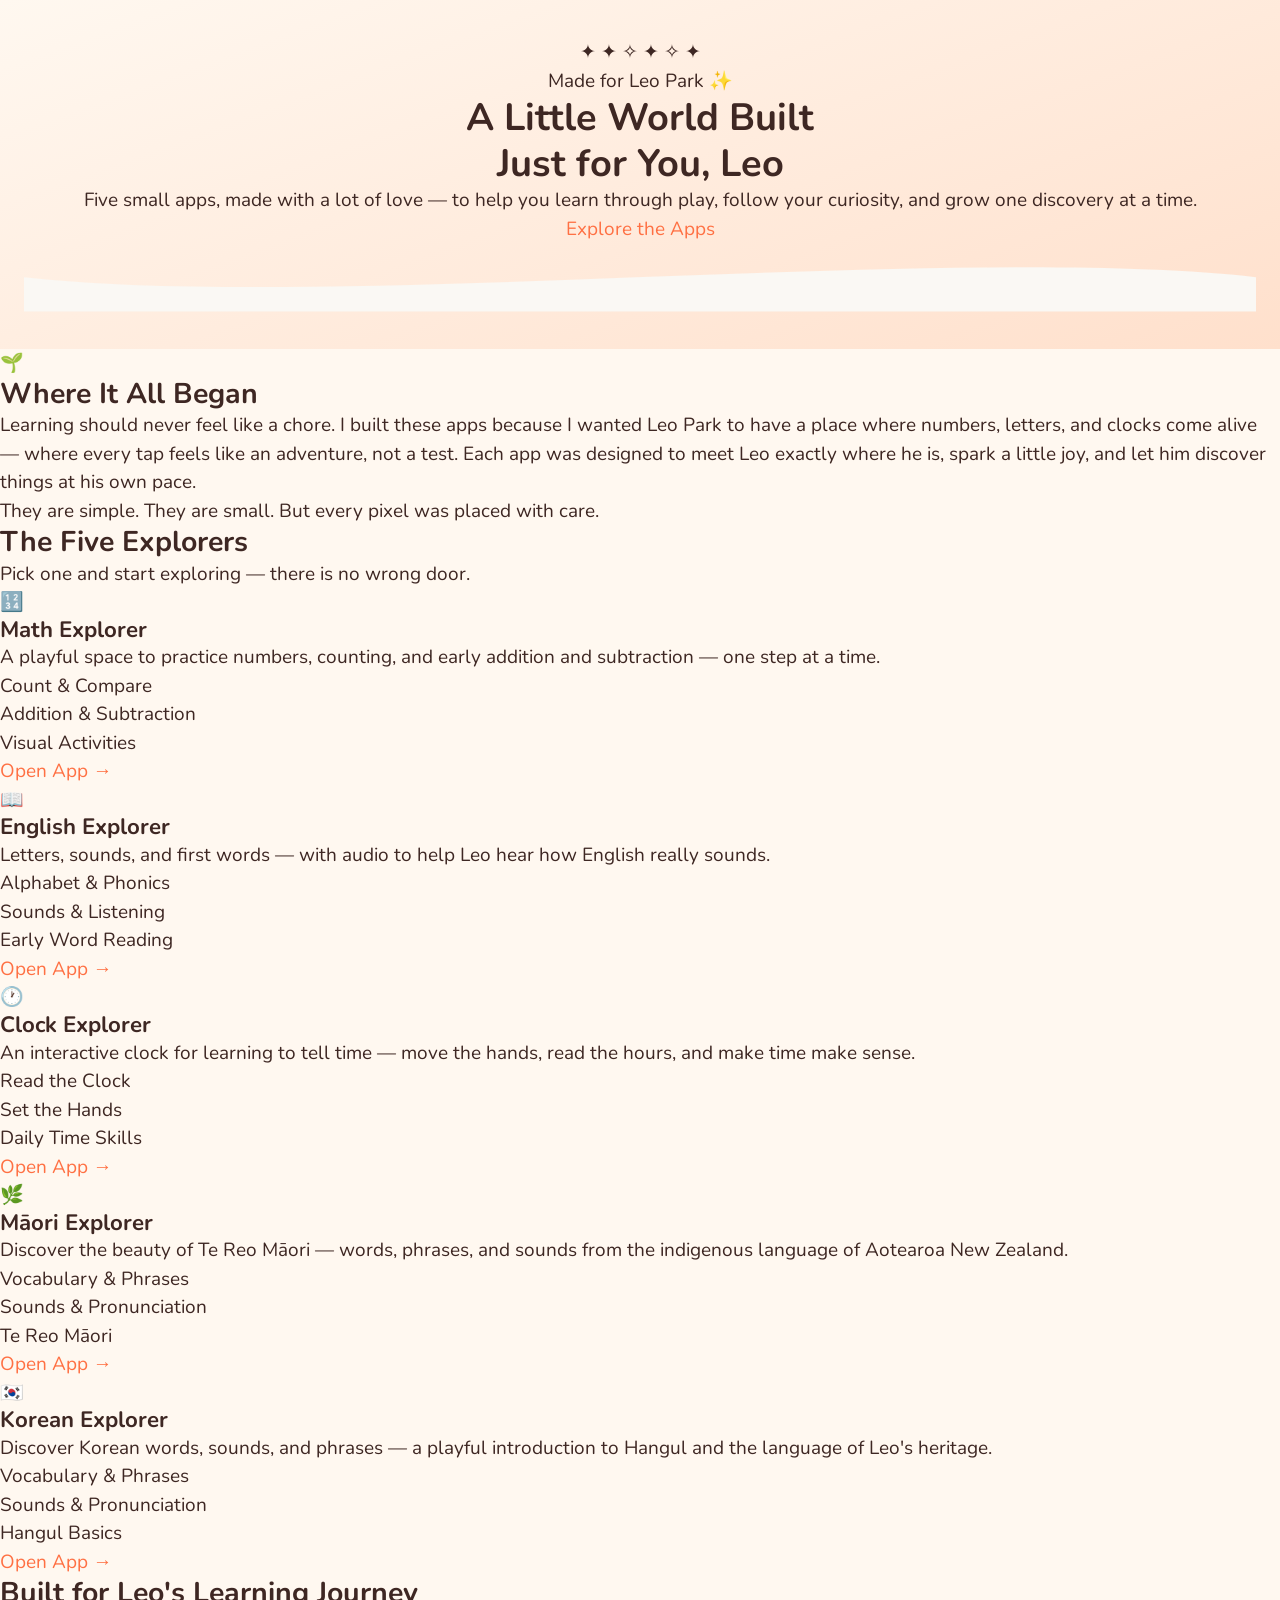
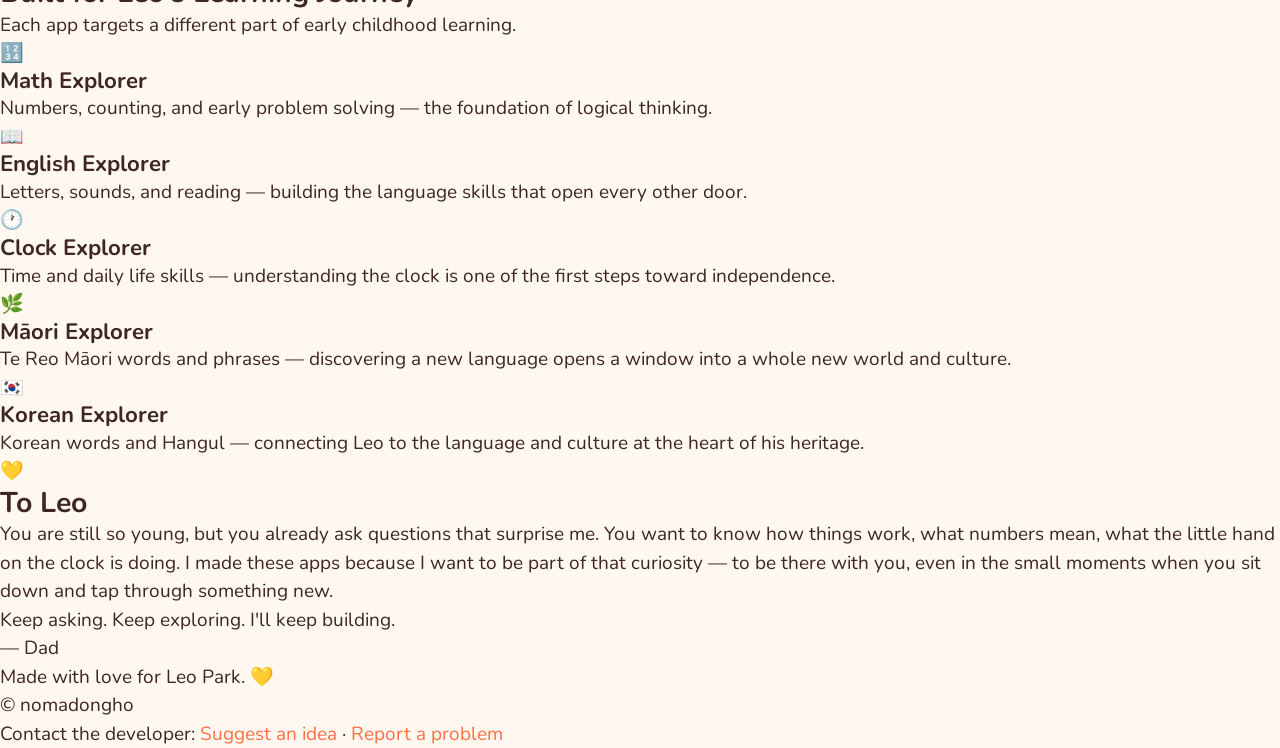
==== commit 185ce427: "Include Google Ads script in index.html Added Google Ads script for monetization." ====
--- a/index.html
+++ b/index.html
@@ -3,303 +3,226 @@
 <head>
   <meta charset="UTF-8" />
   <meta name="viewport" content="width=device-width, initial-scale=1.0" />
-  <meta name="description" content="Māori Explorer – a fun, playful beginner app for young children to start learning Te Reo Māori through listening, tapping, and simple games." />
-  <meta name="theme-color" content="#FF7043" />
-
-  <title>Māori Explorer – Learn Te Reo Māori</title>
-
-  <!-- Nunito from Google Fonts (loaded safely; no build step needed) -->
+  <meta name="description" content="A collection of interactive learning apps made with love for Leo Park — explore math, English, and time together." />
+  <script async src="https://pagead2.googlesyndication.com/pagead/js/adsbygoogle.js?client=ca-pub-6962989029779783"
+     crossorigin="anonymous"></script>
+  <title>Leo's Explorer — Learning Apps for Leo Park</title>
+  <link rel="stylesheet" href="style.css" />
   <link rel="preconnect" href="https://fonts.googleapis.com" />
   <link rel="preconnect" href="https://fonts.gstatic.com" crossorigin />
-  <link href="https://fonts.googleapis.com/css2?family=Nunito:wght@600;700;800;900&display=swap" rel="stylesheet" />
-
-  <link rel="stylesheet" href="style.css" />
-
-  <!-- Favicon: inline SVG data URI for simplicity (no extra file needed) -->
-  <link rel="icon" href="data:image/svg+xml,<svg xmlns='http://www.w3.org/2000/svg' viewBox='0 0 100 100'><text y='.9em' font-size='90'>🌿</text></svg>" />
+  <link href="https://fonts.googleapis.com/css2?family=Nunito:wght@400;600;700;800&family=Lora:ital,wght@0,400;0,600;1,400&display=swap" rel="stylesheet" />
 </head>
 <body>
 
-  <!-- Skip to main content for keyboard/screen reader users -->
-  <a class="skip-link" href="#main-content">Skip to main content</a>
-
-  <!-- ============================================================
-       HEADER
-       ============================================================ -->
-  <header class="app-header" role="banner">
-    <span class="logo-emoji" aria-hidden="true">🌿</span>
-    <div class="title-block">
-      <h1>Māori Explorer</h1>
-      <span class="tagline">Learn Te Reo Māori through play</span>
-    </div>
-    <!-- Stars counter -->
-    <div class="header-stars" aria-live="polite" aria-label="Stars earned">
-      ⭐ <span id="header-stars-count">0</span>
-    </div>
-    <!-- Home button (shown when not on home) -->
-    <button class="btn-home hidden" id="btn-header-home" aria-label="Go to home screen">
-      🏠 Home
-    </button>
+  <!-- ===== HERO ===== -->
+  <header class="hero" role="banner">
+    <div class="hero__stars" aria-hidden="true">
+      <span class="star star--1">✦</span>
+      <span class="star star--2">✦</span>
+      <span class="star star--3">✧</span>
+      <span class="star star--4">✦</span>
+      <span class="star star--5">✧</span>
+      <span class="star star--6">✦</span>
+    </div>
+    <div class="container hero__inner">
+      <div class="hero__badge">Made for Leo Park ✨</div>
+      <h1 class="hero__title">A Little World Built<br />Just for You, Leo</h1>
+      <p class="hero__subtitle">
+        Five small apps, made with a lot of love — to help you learn
+        through play, follow your curiosity, and grow one discovery at a time.
+      </p>
+      <a href="#apps" class="btn btn--hero">Explore the Apps</a>
+    </div>
+    <div class="hero__wave" aria-hidden="true">
+      <svg viewBox="0 0 1440 80" preserveAspectRatio="none" xmlns="http://www.w3.org/2000/svg">
+        <path d="M0,40 C360,80 1080,0 1440,40 L1440,80 L0,80 Z" fill="#faf8f4"/>
+      </svg>
+    </div>
   </header>
 
-  <!-- ============================================================
-       MAIN CONTENT
-       ============================================================ -->
-  <main id="main-content">
-
-    <!-- ══════════════════════════════════════════════════════
-         VIEW: HOME
-         ══════════════════════════════════════════════════════ -->
-    <div id="view-home" class="view" role="region" aria-label="Home">
-
-      <!-- Hero section -->
-      <section class="hero" aria-label="Welcome">
-        <span class="hero-mascot" aria-hidden="true">🌿</span>
-        <h2>Māori Explorer</h2>
-        <p class="subtitle">A playful first step into Te Reo Māori</p>
-
-        <!-- Word of the Day card -->
-        <div class="wotd-card" aria-label="Word of the day">
-          <div id="wotd-content" aria-live="polite">
-            <!-- Rendered by renderWordOfDay() in script.js -->
-            <div class="wotd-label">✨ Loading…</div>
-          </div>
-        </div>
-      </section>
-
-      <!-- Overall progress bar -->
-      <section class="progress-section" aria-label="Your progress">
-        <div class="progress-label">Your progress</div>
-        <div class="progress-bar-outer" role="progressbar" aria-label="Overall progress" aria-valuemin="0" aria-valuemax="100" aria-valuenow="0">
-          <div class="progress-bar-inner" id="overall-progress-bar" style="width:0%"></div>
-        </div>
-        <div class="progress-stats" id="progress-stats" aria-live="polite">
-          <!-- Rendered by renderProgressSummary() -->
-        </div>
-      </section>
-
-      <!-- Module grid -->
-      <section aria-label="Learning modules">
-        <div class="module-grid" id="module-grid" role="list">
-          <!-- Rendered by renderModuleCards() in script.js -->
-        </div>
-      </section>
-
-      <!-- Parent Corner -->
-      <section class="parent-corner" aria-label="Parent information">
-        <details>
-          <summary>For Parents &amp; Caregivers</summary>
-          <div class="parent-content">
-            <p><strong>What does this app teach?</strong></p>
-            <ul>
-              <li>Basic Te Reo Māori words: greetings, numbers, colors, family, animals, body parts, feelings</li>
-              <li>Pronunciation helpers for each word</li>
-              <li>Gentle listening-first approach – great for ages 4–7</li>
-            </ul>
-            <p style="margin-top:0.75rem;"><strong>How to use it together:</strong></p>
-            <ul>
-              <li>Sit with your child and listen to words together</li>
-              <li>Encourage them to repeat the word out loud</li>
-              <li>Celebrate every attempt – getting it wrong is fine!</li>
-              <li>Audio repetition works best: listen, repeat, listen again</li>
-            </ul>
-            <p style="margin-top:0.75rem;"><strong>Note:</strong> This is a gentle introductory app.
-              It is not a complete language course. Think of it as a warm, fun first taste of Te Reo Māori.</p>
-          </div>
-        </details>
-      </section>
-
-    </div>
-    <!-- / view-home -->
-
-
-    <!-- ══════════════════════════════════════════════════════
-         VIEW: MODULE (vocabulary learning)
-         ══════════════════════════════════════════════════════ -->
-    <div id="view-module" class="view" role="region" aria-label="Learning module">
-
-      <!-- Module header (dynamic) -->
-      <div class="module-header" id="module-view-header">
-        <!-- Rendered by renderModuleView() -->
+  <!-- ===== ABOUT ===== -->
+  <section class="about section" aria-labelledby="about-heading">
+    <div class="container about__inner">
+      <div class="about__icon" aria-hidden="true">🌱</div>
+      <h2 id="about-heading" class="section__title">Where It All Began</h2>
+      <p class="about__text">
+        Learning should never feel like a chore. I built these apps because I wanted
+        Leo Park to have a place where numbers, letters, and clocks come alive — where
+        every tap feels like an adventure, not a test. Each app was designed to meet
+        Leo exactly where he is, spark a little joy, and let him discover things at
+        his own pace.
+      </p>
+      <p class="about__text">
+        They are simple. They are small. But every pixel was placed with care.
+      </p>
+    </div>
+  </section>
+
+  <!-- ===== APP CARDS ===== -->
+  <section id="apps" class="apps section" aria-labelledby="apps-heading">
+    <div class="container">
+      <h2 id="apps-heading" class="section__title">The Five Explorers</h2>
+      <p class="section__subtitle">Pick one and start exploring — there is no wrong door.</p>
+
+      <div class="cards">
+
+        <!-- Math Explorer -->
+        <article class="card" aria-labelledby="math-title">
+          <div class="card__icon" aria-hidden="true">🔢</div>
+          <h3 id="math-title" class="card__title">Math Explorer</h3>
+          <p class="card__desc">
+            A playful space to practice numbers, counting, and early addition and subtraction — one step at a time.
+          </p>
+          <ul class="card__tags" aria-label="Features">
+            <li>Count &amp; Compare</li>
+            <li>Addition &amp; Subtraction</li>
+            <li>Visual Activities</li>
+          </ul>
+          <a href="https://nomadongho.github.io/math-explorer" class="btn btn--card" target="_blank" rel="noopener noreferrer">
+            Open App <span aria-hidden="true">→</span>
+          </a>
+        </article>
+
+        <!-- English Explorer -->
+        <article class="card" aria-labelledby="english-title">
+          <div class="card__icon" aria-hidden="true">📖</div>
+          <h3 id="english-title" class="card__title">English Explorer</h3>
+          <p class="card__desc">
+            Letters, sounds, and first words — with audio to help Leo hear how English really sounds.
+          </p>
+          <ul class="card__tags" aria-label="Features">
+            <li>Alphabet &amp; Phonics</li>
+            <li>Sounds &amp; Listening</li>
+            <li>Early Word Reading</li>
+          </ul>
+          <a href="https://nomadongho.github.io/english-explorer" class="btn btn--card" target="_blank" rel="noopener noreferrer">
+            Open App <span aria-hidden="true">→</span>
+          </a>
+        </article>
+
+        <!-- Clock Explorer -->
+        <article class="card" aria-labelledby="clock-title">
+          <div class="card__icon" aria-hidden="true">🕐</div>
+          <h3 id="clock-title" class="card__title">Clock Explorer</h3>
+          <p class="card__desc">
+            An interactive clock for learning to tell time — move the hands, read the hours, and make time make sense.
+          </p>
+          <ul class="card__tags" aria-label="Features">
+            <li>Read the Clock</li>
+            <li>Set the Hands</li>
+            <li>Daily Time Skills</li>
+          </ul>
+          <a href="https://nomadongho.github.io/clock-explorer" class="btn btn--card" target="_blank" rel="noopener noreferrer">
+            Open App <span aria-hidden="true">→</span>
+          </a>
+        </article>
+
+        <!-- Maori Explorer -->
+        <article class="card" aria-labelledby="maori-title">
+          <div class="card__icon" aria-hidden="true">🌿</div>
+          <h3 id="maori-title" class="card__title">Māori Explorer</h3>
+          <p class="card__desc">
+            Discover the beauty of Te Reo Māori — words, phrases, and sounds from the indigenous language of Aotearoa New Zealand.
+          </p>
+          <ul class="card__tags" aria-label="Features">
+            <li>Vocabulary &amp; Phrases</li>
+            <li>Sounds &amp; Pronunciation</li>
+            <li>Te Reo Māori</li>
+          </ul>
+          <a href="https://nomadongho.github.io/maori-explorer" class="btn btn--card" target="_blank" rel="noopener noreferrer">
+            Open App <span aria-hidden="true">→</span>
+          </a>
+        </article>
+
+        <!-- Korean Explorer -->
+        <article class="card" aria-labelledby="korean-title">
+          <div class="card__icon" aria-hidden="true">🇰🇷</div>
+          <h3 id="korean-title" class="card__title">Korean Explorer</h3>
+          <p class="card__desc">
+            Discover Korean words, sounds, and phrases — a playful introduction to Hangul and the language of Leo's heritage.
+          </p>
+          <ul class="card__tags" aria-label="Features">
+            <li>Vocabulary &amp; Phrases</li>
+            <li>Sounds &amp; Pronunciation</li>
+            <li>Hangul Basics</li>
+          </ul>
+          <a href="https://nomadongho.github.io/korean-explorer" class="btn btn--card" target="_blank" rel="noopener noreferrer">
+            Open App <span aria-hidden="true">→</span>
+          </a>
+        </article>
+
       </div>
-
-      <!-- Vocabulary cards grid -->
-      <div class="vocab-grid" id="vocab-grid" role="list" aria-label="Vocabulary cards">
-        <!-- Rendered by renderModuleView() -->
+    </div>
+  </section>
+
+  <!-- ===== LEARNING JOURNEY ===== -->
+  <section class="journey section" aria-labelledby="journey-heading">
+    <div class="container">
+      <h2 id="journey-heading" class="section__title">Built for Leo's Learning Journey</h2>
+      <p class="section__subtitle">Each app targets a different part of early childhood learning.</p>
+
+      <div class="journey__grid">
+        <div class="journey__item fade-in">
+          <span class="journey__emoji" aria-hidden="true">🔢</span>
+          <h3 class="journey__label">Math Explorer</h3>
+          <p class="journey__detail">Numbers, counting, and early problem solving — the foundation of logical thinking.</p>
+        </div>
+        <div class="journey__item fade-in">
+          <span class="journey__emoji" aria-hidden="true">📖</span>
+          <h3 class="journey__label">English Explorer</h3>
+          <p class="journey__detail">Letters, sounds, and reading — building the language skills that open every other door.</p>
+        </div>
+        <div class="journey__item fade-in">
+          <span class="journey__emoji" aria-hidden="true">🕐</span>
+          <h3 class="journey__label">Clock Explorer</h3>
+          <p class="journey__detail">Time and daily life skills — understanding the clock is one of the first steps toward independence.</p>
+        </div>
+        <div class="journey__item fade-in">
+          <span class="journey__emoji" aria-hidden="true">🌿</span>
+          <h3 class="journey__label">Māori Explorer</h3>
+          <p class="journey__detail">Te Reo Māori words and phrases — discovering a new language opens a window into a whole new world and culture.</p>
+        </div>
+        <div class="journey__item fade-in">
+          <span class="journey__emoji" aria-hidden="true">🇰🇷</span>
+          <h3 class="journey__label">Korean Explorer</h3>
+          <p class="journey__detail">Korean words and Hangul — connecting Leo to the language and culture at the heart of his heritage.</p>
+        </div>
       </div>
-
-      <!-- Game launch buttons -->
-      <div class="module-actions" id="module-view-actions">
-        <!-- Rendered by renderModuleView() -->
-      </div>
-
-      <!-- Back button -->
-      <div style="padding:0 1rem 1rem;text-align:center;">
-        <button class="btn-secondary" id="btn-module-back" aria-label="Back to home">
-          ← Back
-        </button>
-      </div>
-
-      <!-- Ad placeholder (hidden; visible after 60 s) -->
-      <div class="ad-placeholder" aria-hidden="true">
-        <div class="ad-placeholder-inner">
-          📢 Ad placeholder · Future Google Ad slot<br>
-          <small style="font-size:0.65rem;font-weight:600;">
-            (Replace with AdSense snippet – see style.css comment)
-          </small>
-        </div>
-      </div>
-
-    </div>
-    <!-- / view-module -->
-
-
-    <!-- ══════════════════════════════════════════════════════
-         VIEW: MINI GAMES menu
-         ══════════════════════════════════════════════════════ -->
-    <div id="view-mini-games" class="view" role="region" aria-label="Mini games">
-
-      <div class="games-header">
-        <div class="games-big-emoji" aria-hidden="true">🎮</div>
-        <h2>Mini Games</h2>
-        <p>Play, listen, and learn!</p>
-      </div>
-
-      <div class="games-grid" id="games-grid" role="list" aria-label="Available games">
-        <!-- Rendered by renderMiniGamesMenu() -->
-      </div>
-
-      <!-- Back button -->
-      <div style="padding:0 1rem 1.5rem;text-align:center;">
-        <button class="btn-secondary" id="btn-games-back" aria-label="Back to home">
-          ← Back
-        </button>
-      </div>
-
-      <!-- Ad placeholder (hidden; visible after 60 s) -->
-      <div class="ad-placeholder" aria-hidden="true">
-        <div class="ad-placeholder-inner">
-          📢 Ad placeholder · Future Google Ad slot
-        </div>
-      </div>
-
-    </div>
-    <!-- / view-mini-games -->
-
-
-    <!-- ══════════════════════════════════════════════════════
-         VIEW: GAME PLAY (in-game screen)
-         ══════════════════════════════════════════════════════ -->
-    <div id="view-game-play" class="view" role="region" aria-label="Game in progress">
-
-      <!-- Back to games button -->
-      <div style="padding:0.75rem 1rem 0;">
-        <button class="btn-secondary" id="btn-game-play-back" aria-label="Back to games menu">
-          ← Games
-        </button>
-      </div>
-
-      <!-- Dynamic game content -->
-      <div class="game-play-area" id="game-play-content" aria-live="polite">
-        <!-- Rendered by game functions in script.js -->
-      </div>
-
-      <!-- Ad placeholder (hidden; visible after 60 s) -->
-      <div class="ad-placeholder" aria-hidden="true">
-        <div class="ad-placeholder-inner">
-          📢 Ad placeholder · Future Google Ad slot
-        </div>
-      </div>
-
-    </div>
-    <!-- / view-game-play -->
-
-
-    <!-- ══════════════════════════════════════════════════════
-         VIEW: REWARDS
-         ══════════════════════════════════════════════════════ -->
-    <div id="view-rewards" class="view" role="region" aria-label="My rewards">
-
-      <div class="rewards-header">
-        <div style="font-size:3rem;margin-bottom:0.3rem;">⭐</div>
-        <h2>My Stars &amp; Badges</h2>
-        <p>Keep exploring to earn more!</p>
-      </div>
-
-      <div class="rewards-section">
-
-        <!-- Star count -->
-        <div class="star-count-display">
-          <div class="star-big">⭐</div>
-          <div class="star-number" id="rewards-star-number">0</div>
-          <div class="star-label">Stars earned</div>
-        </div>
-
-        <!-- Badges -->
-        <h3>🏅 Badges</h3>
-        <div class="badges-grid" id="badges-grid" role="list" aria-label="Earned badges">
-          <!-- Rendered by renderRewardsView() -->
-        </div>
-
-        <!-- Module progress -->
-        <h3>📊 Module Progress</h3>
-        <div class="module-progress-list" id="module-progress-list">
-          <!-- Rendered by renderRewardsView() -->
-        </div>
-
-        <!-- Reset button -->
-        <button class="btn-reset-progress" id="btn-reset-progress" aria-label="Reset all progress">
-          🔄 Reset my progress
-        </button>
-
-      </div>
-
-      <!-- Back button -->
-      <div style="padding:0.5rem 1rem 1.5rem;text-align:center;">
-        <button class="btn-secondary" onclick="showView('home'); renderHome(); setHeaderShowHome(false);" aria-label="Back to home">
-          ← Back
-        </button>
-      </div>
-
-    </div>
-    <!-- / view-rewards -->
-
-  </main>
-
-  <!-- ============================================================
-       FOOTER
-       ============================================================ -->
-  <footer class="app-footer" role="contentinfo">
-    <p>Made with ❤️ for young learners of Te Reo Māori</p>
-    <p style="margin-top:0.25rem;font-size:0.7rem;">
-      Māori Explorer is a free beginner learning tool. Not affiliated with any official language authority.
-    </p>
-
-    <!-- Feedback links -->
-    <div class="feedback-section" aria-label="Feedback">
-      <a
-        class="feedback-link"
-        href="mailto:nomadongho@gmail.com?subject=M%C4%81ori%20Explorer%20-%20Suggestion&body=Hi%2C%20I%20have%20a%20suggestion%20for%20M%C4%81ori%20Explorer%3A%0A%0A"
-        aria-label="Send a suggestion by email"
-      >
-        💡 Suggest an idea
-      </a>
-      <a
-        class="feedback-link"
-        href="mailto:nomadongho@gmail.com?subject=M%C4%81ori%20Explorer%20-%20Bug%20Report&body=Hi%2C%20I%20found%20a%20problem%20with%20M%C4%81ori%20Explorer%3A%0A%0A"
-        aria-label="Report a problem by email"
-      >
-        🐛 Report a problem
-      </a>
+    </div>
+  </section>
+
+  <!-- ===== CLOSING MESSAGE ===== -->
+  <section class="closing section" aria-labelledby="closing-heading">
+    <div class="container closing__inner">
+      <div class="closing__icon" aria-hidden="true">💛</div>
+      <h2 id="closing-heading" class="closing__title">To Leo</h2>
+      <p class="closing__text">
+        You are still so young, but you already ask questions that surprise me.
+        You want to know how things work, what numbers mean, what the little hand on the clock is doing.
+        I made these apps because I want to be part of that curiosity — to be there with you,
+        even in the small moments when you sit down and tap through something new.
+      </p>
+      <p class="closing__text">
+        Keep asking. Keep exploring. I'll keep building.
+      </p>
+      <p class="closing__signature">— Dad</p>
+    </div>
+  </section>
+
+  <!-- ===== FOOTER ===== -->
+  <footer class="footer" role="contentinfo">
+    <div class="container footer__inner">
+      <p class="footer__text">Made with love for Leo Park. 💛</p>
+      <p class="footer__copy">&copy; <span id="year"></span> nomadongho</p>
+      <p class="footer__contact">
+        Contact the developer:
+        <a id="link-suggest" class="footer__contact-link" href="#">Suggest an idea</a>
+        <span aria-hidden="true"> · </span>
+        <a id="link-report" class="footer__contact-link" href="#">Report a problem</a>
+      </p>
     </div>
   </footer>
 
-  <!-- Confetti canvas (full-page overlay, pointer-events: none) -->
-  <canvas id="confetti-canvas" aria-hidden="true"></canvas>
-
-  <!-- Data first, then main script -->
-  <script src="data.js"></script>
   <script src="script.js"></script>
-
 </body>
 </html>
--- a/style.css
+++ b/style.css
@@ -926,10 +926,12 @@
 }
 
 /* ============================================================
-   AD PLACEHOLDER (hidden by default, module/game pages only)
+   AD PLACEHOLDER (hidden by default, shown on non-home views)
+   Ad content is injected by initAdsense() in script.js using
+   settings from ADSENSE_CONFIG in data.js.
    ============================================================ */
 .ad-placeholder {
-  /* Hidden until 60 seconds after page entry — toggled by JS */
+  /* Hidden until delaySeconds after page entry — toggled by JS */
   display: none;
   background: #F5F5F5;
   border: 2px dashed #BDBDBD;
@@ -943,21 +945,6 @@
   max-width: 52rem;
   margin-left: auto;
   margin-right: auto;
-
-  /* === FUTURE GOOGLE AD INTEGRATION ===
-     Replace the inner content with a standard Google AdSense snippet.
-     1. Replace data-ad-slot with your Ad Unit ID.
-     2. Replace data-ad-client with your AdSense publisher ID (ca-pub-XXXXXXXX).
-     3. Remove the placeholder text.
-     Example:
-       <ins class="adsbygoogle"
-            style="display:block"
-            data-ad-client="ca-pub-XXXXXXXX"
-            data-ad-slot="XXXXXXXXXX"
-            data-ad-format="auto"
-            data-full-width-responsive="true"></ins>
-       <script>(adsbygoogle = window.adsbygoogle || []).push({});</script>
-  */
 }
 .ad-placeholder.visible { display: block; }
 .ad-placeholder-inner { line-height: 1.6; }
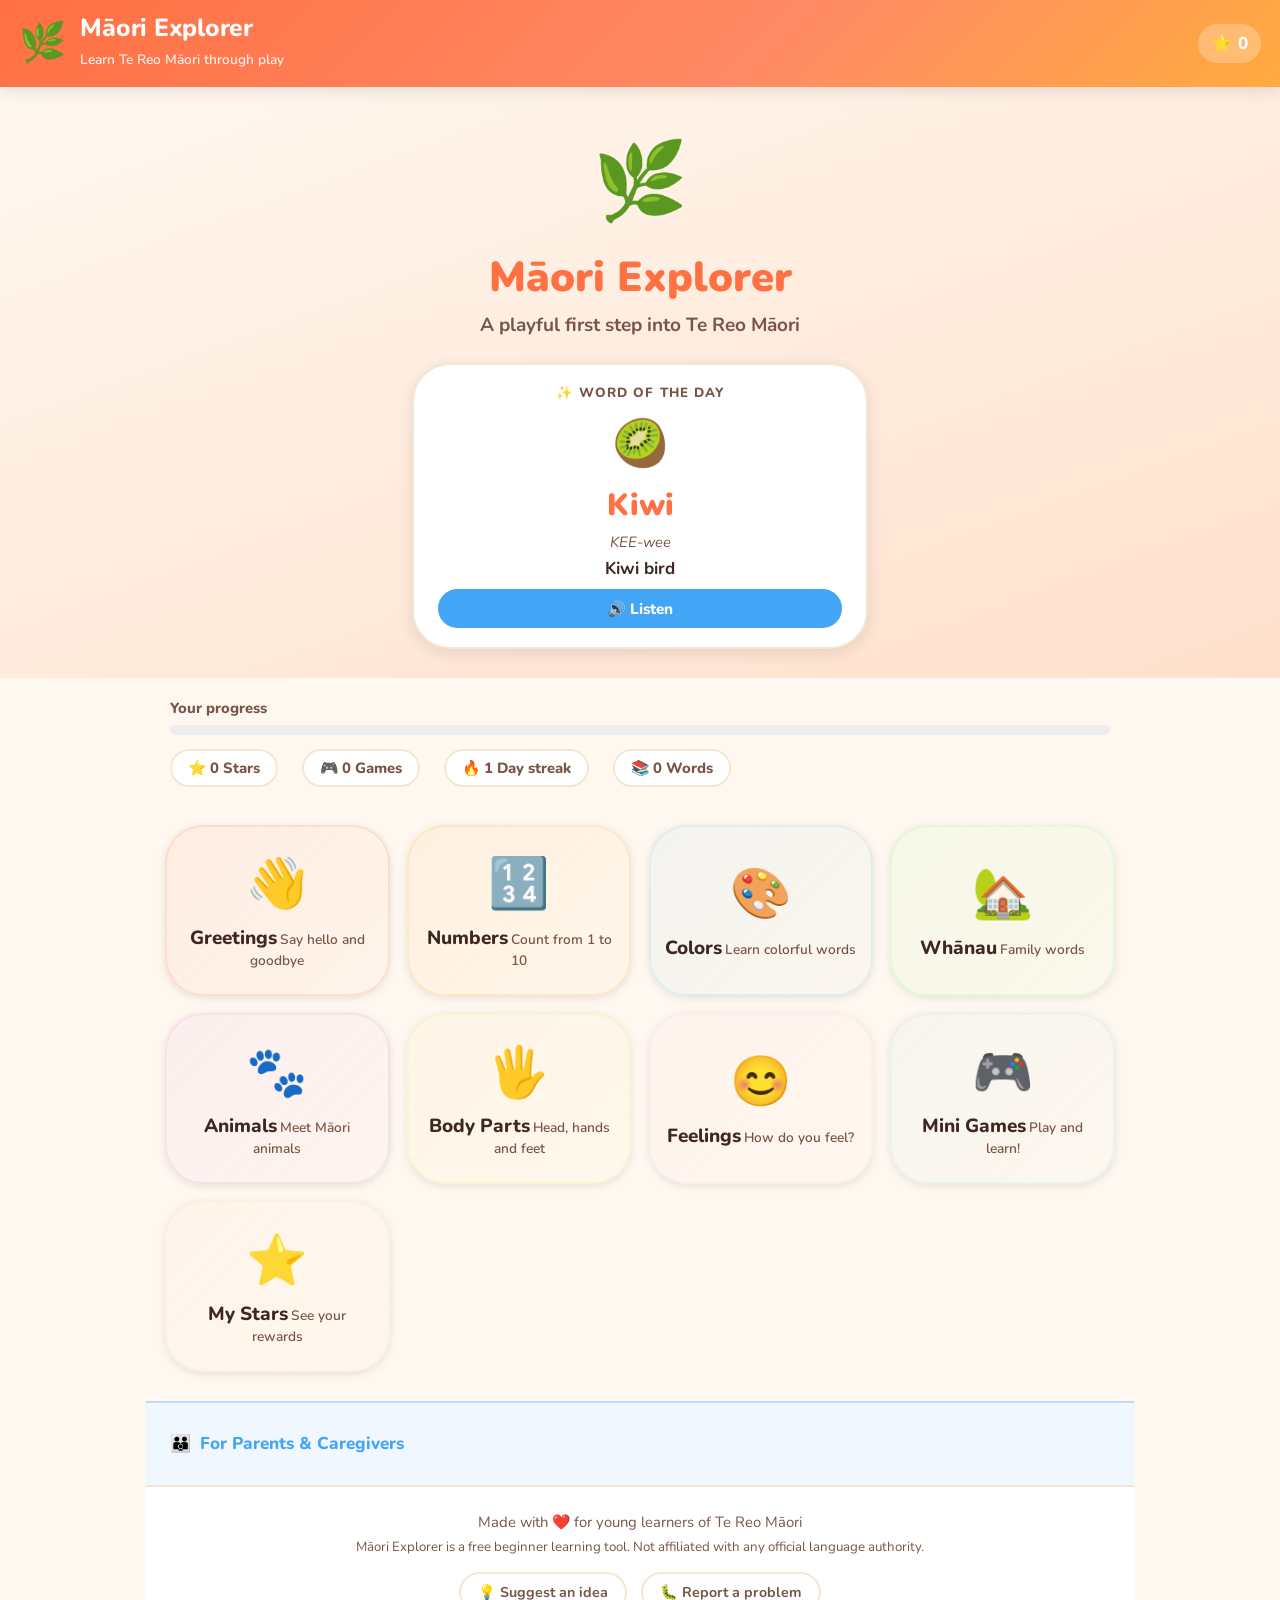
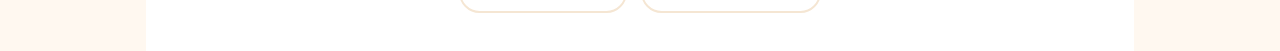
==== commit 483ca196: "feat: disable ads by default, move to fixed bottom bar Agent-Logs-Url: https://github.com/nomadongho" ====
--- a/index.html
+++ b/index.html
@@ -3,226 +3,284 @@
 <head>
   <meta charset="UTF-8" />
   <meta name="viewport" content="width=device-width, initial-scale=1.0" />
-  <meta name="description" content="A collection of interactive learning apps made with love for Leo Park — explore math, English, and time together." />
-  <script async src="https://pagead2.googlesyndication.com/pagead/js/adsbygoogle.js?client=ca-pub-6962989029779783"
-     crossorigin="anonymous"></script>
-  <title>Leo's Explorer — Learning Apps for Leo Park</title>
-  <link rel="stylesheet" href="style.css" />
+  <meta name="description" content="Māori Explorer – a fun, playful beginner app for young children to start learning Te Reo Māori through listening, tapping, and simple games." />
+  <meta name="theme-color" content="#FF7043" />
+
+  <title>Māori Explorer – Learn Te Reo Māori</title>
+
+  <!-- Nunito from Google Fonts (loaded safely; no build step needed) -->
   <link rel="preconnect" href="https://fonts.googleapis.com" />
   <link rel="preconnect" href="https://fonts.gstatic.com" crossorigin />
-  <link href="https://fonts.googleapis.com/css2?family=Nunito:wght@400;600;700;800&family=Lora:ital,wght@0,400;0,600;1,400&display=swap" rel="stylesheet" />
+  <link href="https://fonts.googleapis.com/css2?family=Nunito:wght@600;700;800;900&display=swap" rel="stylesheet" />
+
+  <link rel="stylesheet" href="style.css" />
+
+  <!-- Favicon: inline SVG data URI for simplicity (no extra file needed) -->
+  <link rel="icon" href="data:image/svg+xml,<svg xmlns='http://www.w3.org/2000/svg' viewBox='0 0 100 100'><text y='.9em' font-size='90'>🌿</text></svg>" />
 </head>
 <body>
 
-  <!-- ===== HERO ===== -->
-  <header class="hero" role="banner">
-    <div class="hero__stars" aria-hidden="true">
-      <span class="star star--1">✦</span>
-      <span class="star star--2">✦</span>
-      <span class="star star--3">✧</span>
-      <span class="star star--4">✦</span>
-      <span class="star star--5">✧</span>
-      <span class="star star--6">✦</span>
-    </div>
-    <div class="container hero__inner">
-      <div class="hero__badge">Made for Leo Park ✨</div>
-      <h1 class="hero__title">A Little World Built<br />Just for You, Leo</h1>
-      <p class="hero__subtitle">
-        Five small apps, made with a lot of love — to help you learn
-        through play, follow your curiosity, and grow one discovery at a time.
-      </p>
-      <a href="#apps" class="btn btn--hero">Explore the Apps</a>
-    </div>
-    <div class="hero__wave" aria-hidden="true">
-      <svg viewBox="0 0 1440 80" preserveAspectRatio="none" xmlns="http://www.w3.org/2000/svg">
-        <path d="M0,40 C360,80 1080,0 1440,40 L1440,80 L0,80 Z" fill="#faf8f4"/>
-      </svg>
-    </div>
+  <!-- Skip to main content for keyboard/screen reader users -->
+  <a class="skip-link" href="#main-content">Skip to main content</a>
+
+  <!-- ============================================================
+       HEADER
+       ============================================================ -->
+  <header class="app-header" role="banner">
+    <span class="logo-emoji" aria-hidden="true">🌿</span>
+    <div class="title-block">
+      <h1>Māori Explorer</h1>
+      <span class="tagline">Learn Te Reo Māori through play</span>
+    </div>
+    <!-- Stars counter -->
+    <div class="header-stars" aria-live="polite" aria-label="Stars earned">
+      ⭐ <span id="header-stars-count">0</span>
+    </div>
+    <!-- Home button (shown when not on home) -->
+    <button class="btn-home hidden" id="btn-header-home" aria-label="Go to home screen">
+      🏠 Home
+    </button>
   </header>
 
-  <!-- ===== ABOUT ===== -->
-  <section class="about section" aria-labelledby="about-heading">
-    <div class="container about__inner">
-      <div class="about__icon" aria-hidden="true">🌱</div>
-      <h2 id="about-heading" class="section__title">Where It All Began</h2>
-      <p class="about__text">
-        Learning should never feel like a chore. I built these apps because I wanted
-        Leo Park to have a place where numbers, letters, and clocks come alive — where
-        every tap feels like an adventure, not a test. Each app was designed to meet
-        Leo exactly where he is, spark a little joy, and let him discover things at
-        his own pace.
-      </p>
-      <p class="about__text">
-        They are simple. They are small. But every pixel was placed with care.
-      </p>
-    </div>
-  </section>
-
-  <!-- ===== APP CARDS ===== -->
-  <section id="apps" class="apps section" aria-labelledby="apps-heading">
-    <div class="container">
-      <h2 id="apps-heading" class="section__title">The Five Explorers</h2>
-      <p class="section__subtitle">Pick one and start exploring — there is no wrong door.</p>
-
-      <div class="cards">
-
-        <!-- Math Explorer -->
-        <article class="card" aria-labelledby="math-title">
-          <div class="card__icon" aria-hidden="true">🔢</div>
-          <h3 id="math-title" class="card__title">Math Explorer</h3>
-          <p class="card__desc">
-            A playful space to practice numbers, counting, and early addition and subtraction — one step at a time.
-          </p>
-          <ul class="card__tags" aria-label="Features">
-            <li>Count &amp; Compare</li>
-            <li>Addition &amp; Subtraction</li>
-            <li>Visual Activities</li>
-          </ul>
-          <a href="https://nomadongho.github.io/math-explorer" class="btn btn--card" target="_blank" rel="noopener noreferrer">
-            Open App <span aria-hidden="true">→</span>
-          </a>
-        </article>
-
-        <!-- English Explorer -->
-        <article class="card" aria-labelledby="english-title">
-          <div class="card__icon" aria-hidden="true">📖</div>
-          <h3 id="english-title" class="card__title">English Explorer</h3>
-          <p class="card__desc">
-            Letters, sounds, and first words — with audio to help Leo hear how English really sounds.
-          </p>
-          <ul class="card__tags" aria-label="Features">
-            <li>Alphabet &amp; Phonics</li>
-            <li>Sounds &amp; Listening</li>
-            <li>Early Word Reading</li>
-          </ul>
-          <a href="https://nomadongho.github.io/english-explorer" class="btn btn--card" target="_blank" rel="noopener noreferrer">
-            Open App <span aria-hidden="true">→</span>
-          </a>
-        </article>
-
-        <!-- Clock Explorer -->
-        <article class="card" aria-labelledby="clock-title">
-          <div class="card__icon" aria-hidden="true">🕐</div>
-          <h3 id="clock-title" class="card__title">Clock Explorer</h3>
-          <p class="card__desc">
-            An interactive clock for learning to tell time — move the hands, read the hours, and make time make sense.
-          </p>
-          <ul class="card__tags" aria-label="Features">
-            <li>Read the Clock</li>
-            <li>Set the Hands</li>
-            <li>Daily Time Skills</li>
-          </ul>
-          <a href="https://nomadongho.github.io/clock-explorer" class="btn btn--card" target="_blank" rel="noopener noreferrer">
-            Open App <span aria-hidden="true">→</span>
-          </a>
-        </article>
-
-        <!-- Maori Explorer -->
-        <article class="card" aria-labelledby="maori-title">
-          <div class="card__icon" aria-hidden="true">🌿</div>
-          <h3 id="maori-title" class="card__title">Māori Explorer</h3>
-          <p class="card__desc">
-            Discover the beauty of Te Reo Māori — words, phrases, and sounds from the indigenous language of Aotearoa New Zealand.
-          </p>
-          <ul class="card__tags" aria-label="Features">
-            <li>Vocabulary &amp; Phrases</li>
-            <li>Sounds &amp; Pronunciation</li>
-            <li>Te Reo Māori</li>
-          </ul>
-          <a href="https://nomadongho.github.io/maori-explorer" class="btn btn--card" target="_blank" rel="noopener noreferrer">
-            Open App <span aria-hidden="true">→</span>
-          </a>
-        </article>
-
-        <!-- Korean Explorer -->
-        <article class="card" aria-labelledby="korean-title">
-          <div class="card__icon" aria-hidden="true">🇰🇷</div>
-          <h3 id="korean-title" class="card__title">Korean Explorer</h3>
-          <p class="card__desc">
-            Discover Korean words, sounds, and phrases — a playful introduction to Hangul and the language of Leo's heritage.
-          </p>
-          <ul class="card__tags" aria-label="Features">
-            <li>Vocabulary &amp; Phrases</li>
-            <li>Sounds &amp; Pronunciation</li>
-            <li>Hangul Basics</li>
-          </ul>
-          <a href="https://nomadongho.github.io/korean-explorer" class="btn btn--card" target="_blank" rel="noopener noreferrer">
-            Open App <span aria-hidden="true">→</span>
-          </a>
-        </article>
-
-      </div>
-    </div>
-  </section>
-
-  <!-- ===== LEARNING JOURNEY ===== -->
-  <section class="journey section" aria-labelledby="journey-heading">
-    <div class="container">
-      <h2 id="journey-heading" class="section__title">Built for Leo's Learning Journey</h2>
-      <p class="section__subtitle">Each app targets a different part of early childhood learning.</p>
-
-      <div class="journey__grid">
-        <div class="journey__item fade-in">
-          <span class="journey__emoji" aria-hidden="true">🔢</span>
-          <h3 class="journey__label">Math Explorer</h3>
-          <p class="journey__detail">Numbers, counting, and early problem solving — the foundation of logical thinking.</p>
-        </div>
-        <div class="journey__item fade-in">
-          <span class="journey__emoji" aria-hidden="true">📖</span>
-          <h3 class="journey__label">English Explorer</h3>
-          <p class="journey__detail">Letters, sounds, and reading — building the language skills that open every other door.</p>
-        </div>
-        <div class="journey__item fade-in">
-          <span class="journey__emoji" aria-hidden="true">🕐</span>
-          <h3 class="journey__label">Clock Explorer</h3>
-          <p class="journey__detail">Time and daily life skills — understanding the clock is one of the first steps toward independence.</p>
-        </div>
-        <div class="journey__item fade-in">
-          <span class="journey__emoji" aria-hidden="true">🌿</span>
-          <h3 class="journey__label">Māori Explorer</h3>
-          <p class="journey__detail">Te Reo Māori words and phrases — discovering a new language opens a window into a whole new world and culture.</p>
-        </div>
-        <div class="journey__item fade-in">
-          <span class="journey__emoji" aria-hidden="true">🇰🇷</span>
-          <h3 class="journey__label">Korean Explorer</h3>
-          <p class="journey__detail">Korean words and Hangul — connecting Leo to the language and culture at the heart of his heritage.</p>
-        </div>
-      </div>
-    </div>
-  </section>
-
-  <!-- ===== CLOSING MESSAGE ===== -->
-  <section class="closing section" aria-labelledby="closing-heading">
-    <div class="container closing__inner">
-      <div class="closing__icon" aria-hidden="true">💛</div>
-      <h2 id="closing-heading" class="closing__title">To Leo</h2>
-      <p class="closing__text">
-        You are still so young, but you already ask questions that surprise me.
-        You want to know how things work, what numbers mean, what the little hand on the clock is doing.
-        I made these apps because I want to be part of that curiosity — to be there with you,
-        even in the small moments when you sit down and tap through something new.
-      </p>
-      <p class="closing__text">
-        Keep asking. Keep exploring. I'll keep building.
-      </p>
-      <p class="closing__signature">— Dad</p>
-    </div>
-  </section>
-
-  <!-- ===== FOOTER ===== -->
-  <footer class="footer" role="contentinfo">
-    <div class="container footer__inner">
-      <p class="footer__text">Made with love for Leo Park. 💛</p>
-      <p class="footer__copy">&copy; <span id="year"></span> nomadongho</p>
-      <p class="footer__contact">
-        Contact the developer:
-        <a id="link-suggest" class="footer__contact-link" href="#">Suggest an idea</a>
-        <span aria-hidden="true"> · </span>
-        <a id="link-report" class="footer__contact-link" href="#">Report a problem</a>
-      </p>
+  <!-- ============================================================
+       MAIN CONTENT
+       ============================================================ -->
+  <main id="main-content">
+
+    <!-- ══════════════════════════════════════════════════════
+         VIEW: HOME
+         ══════════════════════════════════════════════════════ -->
+    <div id="view-home" class="view" role="region" aria-label="Home">
+
+      <!-- Hero section -->
+      <section class="hero" aria-label="Welcome">
+        <span class="hero-mascot" aria-hidden="true">🌿</span>
+        <h2>Māori Explorer</h2>
+        <p class="subtitle">A playful first step into Te Reo Māori</p>
+
+        <!-- Word of the Day card -->
+        <div class="wotd-card" aria-label="Word of the day">
+          <div id="wotd-content" aria-live="polite">
+            <!-- Rendered by renderWordOfDay() in script.js -->
+            <div class="wotd-label">✨ Loading…</div>
+          </div>
+        </div>
+      </section>
+
+      <!-- Overall progress bar -->
+      <section class="progress-section" aria-label="Your progress">
+        <div class="progress-label">Your progress</div>
+        <div class="progress-bar-outer" role="progressbar" aria-label="Overall progress" aria-valuemin="0" aria-valuemax="100" aria-valuenow="0">
+          <div class="progress-bar-inner" id="overall-progress-bar" style="width:0%"></div>
+        </div>
+        <div class="progress-stats" id="progress-stats" aria-live="polite">
+          <!-- Rendered by renderProgressSummary() -->
+        </div>
+      </section>
+
+      <!-- Module grid -->
+      <section aria-label="Learning modules">
+        <div class="module-grid" id="module-grid" role="list">
+          <!-- Rendered by renderModuleCards() in script.js -->
+        </div>
+      </section>
+
+      <!-- Parent Corner -->
+      <section class="parent-corner" aria-label="Parent information">
+        <details>
+          <summary>For Parents &amp; Caregivers</summary>
+          <div class="parent-content">
+            <p><strong>What does this app teach?</strong></p>
+            <ul>
+              <li>Basic Te Reo Māori words: greetings, numbers, colors, family, animals, body parts, feelings</li>
+              <li>Pronunciation helpers for each word</li>
+              <li>Gentle listening-first approach – great for ages 4–7</li>
+            </ul>
+            <p style="margin-top:0.75rem;"><strong>How to use it together:</strong></p>
+            <ul>
+              <li>Sit with your child and listen to words together</li>
+              <li>Encourage them to repeat the word out loud</li>
+              <li>Celebrate every attempt – getting it wrong is fine!</li>
+              <li>Audio repetition works best: listen, repeat, listen again</li>
+            </ul>
+            <p style="margin-top:0.75rem;"><strong>Note:</strong> This is a gentle introductory app.
+              It is not a complete language course. Think of it as a warm, fun first taste of Te Reo Māori.</p>
+          </div>
+        </details>
+      </section>
+
+    </div>
+    <!-- / view-home -->
+
+
+    <!-- ══════════════════════════════════════════════════════
+         VIEW: MODULE (vocabulary learning)
+         ══════════════════════════════════════════════════════ -->
+    <div id="view-module" class="view" role="region" aria-label="Learning module">
+
+      <!-- Module header (dynamic) -->
+      <div class="module-header" id="module-view-header">
+        <!-- Rendered by renderModuleView() -->
+      </div>
+
+      <!-- Vocabulary cards grid -->
+      <div class="vocab-grid" id="vocab-grid" role="list" aria-label="Vocabulary cards">
+        <!-- Rendered by renderModuleView() -->
+      </div>
+
+      <!-- Game launch buttons -->
+      <div class="module-actions" id="module-view-actions">
+        <!-- Rendered by renderModuleView() -->
+      </div>
+
+      <!-- Back button -->
+      <div style="padding:0 1rem 1rem;text-align:center;">
+        <button class="btn-secondary" id="btn-module-back" aria-label="Back to home">
+          ← Back
+        </button>
+      </div>
+
+    </div>
+    <!-- / view-module -->
+
+
+    <!-- ══════════════════════════════════════════════════════
+         VIEW: MINI GAMES menu
+         ══════════════════════════════════════════════════════ -->
+    <div id="view-mini-games" class="view" role="region" aria-label="Mini games">
+
+      <div class="games-header">
+        <div class="games-big-emoji" aria-hidden="true">🎮</div>
+        <h2>Mini Games</h2>
+        <p>Play, listen, and learn!</p>
+      </div>
+
+      <div class="games-grid" id="games-grid" role="list" aria-label="Available games">
+        <!-- Rendered by renderMiniGamesMenu() -->
+      </div>
+
+      <!-- Back button -->
+      <div style="padding:0 1rem 1.5rem;text-align:center;">
+        <button class="btn-secondary" id="btn-games-back" aria-label="Back to home">
+          ← Back
+        </button>
+      </div>
+
+    </div>
+    <!-- / view-mini-games -->
+
+
+    <!-- ══════════════════════════════════════════════════════
+         VIEW: GAME PLAY (in-game screen)
+         ══════════════════════════════════════════════════════ -->
+    <div id="view-game-play" class="view" role="region" aria-label="Game in progress">
+
+      <!-- Back to games button -->
+      <div style="padding:0.75rem 1rem 0;">
+        <button class="btn-secondary" id="btn-game-play-back" aria-label="Back to games menu">
+          ← Games
+        </button>
+      </div>
+
+      <!-- Dynamic game content -->
+      <div class="game-play-area" id="game-play-content" aria-live="polite">
+        <!-- Rendered by game functions in script.js -->
+      </div>
+
+    </div>
+    <!-- / view-game-play -->
+
+
+    <!-- ══════════════════════════════════════════════════════
+         VIEW: REWARDS
+         ══════════════════════════════════════════════════════ -->
+    <div id="view-rewards" class="view" role="region" aria-label="My rewards">
+
+      <div class="rewards-header">
+        <div style="font-size:3rem;margin-bottom:0.3rem;">⭐</div>
+        <h2>My Stars &amp; Badges</h2>
+        <p>Keep exploring to earn more!</p>
+      </div>
+
+      <div class="rewards-section">
+
+        <!-- Star count -->
+        <div class="star-count-display">
+          <div class="star-big">⭐</div>
+          <div class="star-number" id="rewards-star-number">0</div>
+          <div class="star-label">Stars earned</div>
+        </div>
+
+        <!-- Badges -->
+        <h3>🏅 Badges</h3>
+        <div class="badges-grid" id="badges-grid" role="list" aria-label="Earned badges">
+          <!-- Rendered by renderRewardsView() -->
+        </div>
+
+        <!-- Module progress -->
+        <h3>📊 Module Progress</h3>
+        <div class="module-progress-list" id="module-progress-list">
+          <!-- Rendered by renderRewardsView() -->
+        </div>
+
+        <!-- Reset button -->
+        <button class="btn-reset-progress" id="btn-reset-progress" aria-label="Reset all progress">
+          🔄 Reset my progress
+        </button>
+
+      </div>
+
+      <!-- Back button -->
+      <div style="padding:0.5rem 1rem 1.5rem;text-align:center;">
+        <button class="btn-secondary" onclick="showView('home'); renderHome(); setHeaderShowHome(false);" aria-label="Back to home">
+          ← Back
+        </button>
+      </div>
+
+    </div>
+    <!-- / view-rewards -->
+
+  </main>
+
+  <!-- ============================================================
+       FOOTER
+       ============================================================ -->
+  <footer class="app-footer" role="contentinfo">
+    <p>Made with ❤️ for young learners of Te Reo Māori</p>
+    <p style="margin-top:0.25rem;font-size:0.7rem;">
+      Māori Explorer is a free beginner learning tool. Not affiliated with any official language authority.
+    </p>
+
+    <!-- Feedback links -->
+    <div class="feedback-section" aria-label="Feedback">
+      <a
+        class="feedback-link"
+        href="mailto:nomadongho@gmail.com?subject=M%C4%81ori%20Explorer%20-%20Suggestion&body=Hi%2C%20I%20have%20a%20suggestion%20for%20M%C4%81ori%20Explorer%3A%0A%0A"
+        aria-label="Send a suggestion by email"
+      >
+        💡 Suggest an idea
+      </a>
+      <a
+        class="feedback-link"
+        href="mailto:nomadongho@gmail.com?subject=M%C4%81ori%20Explorer%20-%20Bug%20Report&body=Hi%2C%20I%20found%20a%20problem%20with%20M%C4%81ori%20Explorer%3A%0A%0A"
+        aria-label="Report a problem by email"
+      >
+        🐛 Report a problem
+      </a>
     </div>
   </footer>
 
+  <!-- Confetti canvas (full-page overlay, pointer-events: none) -->
+  <canvas id="confetti-canvas" aria-hidden="true"></canvas>
+
+  <!-- Bottom ad bar (hidden by default; shown on non-home views when ads are enabled) -->
+  <div id="ad-bar" class="ad-bar" aria-hidden="true"></div>
+
+  <!-- env.js must load before data.js so ADS_ENABLED is defined in time -->
+  <script src="env.js"></script>
+  <!-- Data first, then main script -->
+  <script src="data.js"></script>
   <script src="script.js"></script>
+
 </body>
 </html>
--- a/style.css
+++ b/style.css
@@ -926,28 +926,27 @@
 }
 
 /* ============================================================
-   AD PLACEHOLDER (hidden by default, shown on non-home views)
+   AD BAR (fixed bottom strip; hidden by default, shown on non-home views)
    Ad content is injected by initAdsense() in script.js using
    settings from ADSENSE_CONFIG in data.js.
    ============================================================ */
-.ad-placeholder {
-  /* Hidden until delaySeconds after page entry — toggled by JS */
+.ad-bar {
+  /* Hidden until JS adds "visible" */
   display: none;
+  position: fixed;
+  bottom: 0;
+  left: 0;
+  right: 0;
+  z-index: 200;
   background: #F5F5F5;
-  border: 2px dashed #BDBDBD;
-  border-radius: var(--radius-md);
-  padding: 0.75rem 1rem;
-  text-align: center;
-  font-size: 0.72rem;
-  color: #9E9E9E;
-  font-weight: 700;
-  margin: 0 1rem 1rem;
-  max-width: 52rem;
-  margin-left: auto;
-  margin-right: auto;
-}
-.ad-placeholder.visible { display: block; }
-.ad-placeholder-inner { line-height: 1.6; }
+  border-top: 1px solid #BDBDBD;
+  padding: 0.25rem 0;
+  text-align: center;
+}
+.ad-bar.visible { display: block; }
+
+/* Prevent content from hiding under the fixed ad bar when visible */
+body.ad-visible { padding-bottom: 90px; }
 
 /* ============================================================
    LOADING / TRANSITIONS
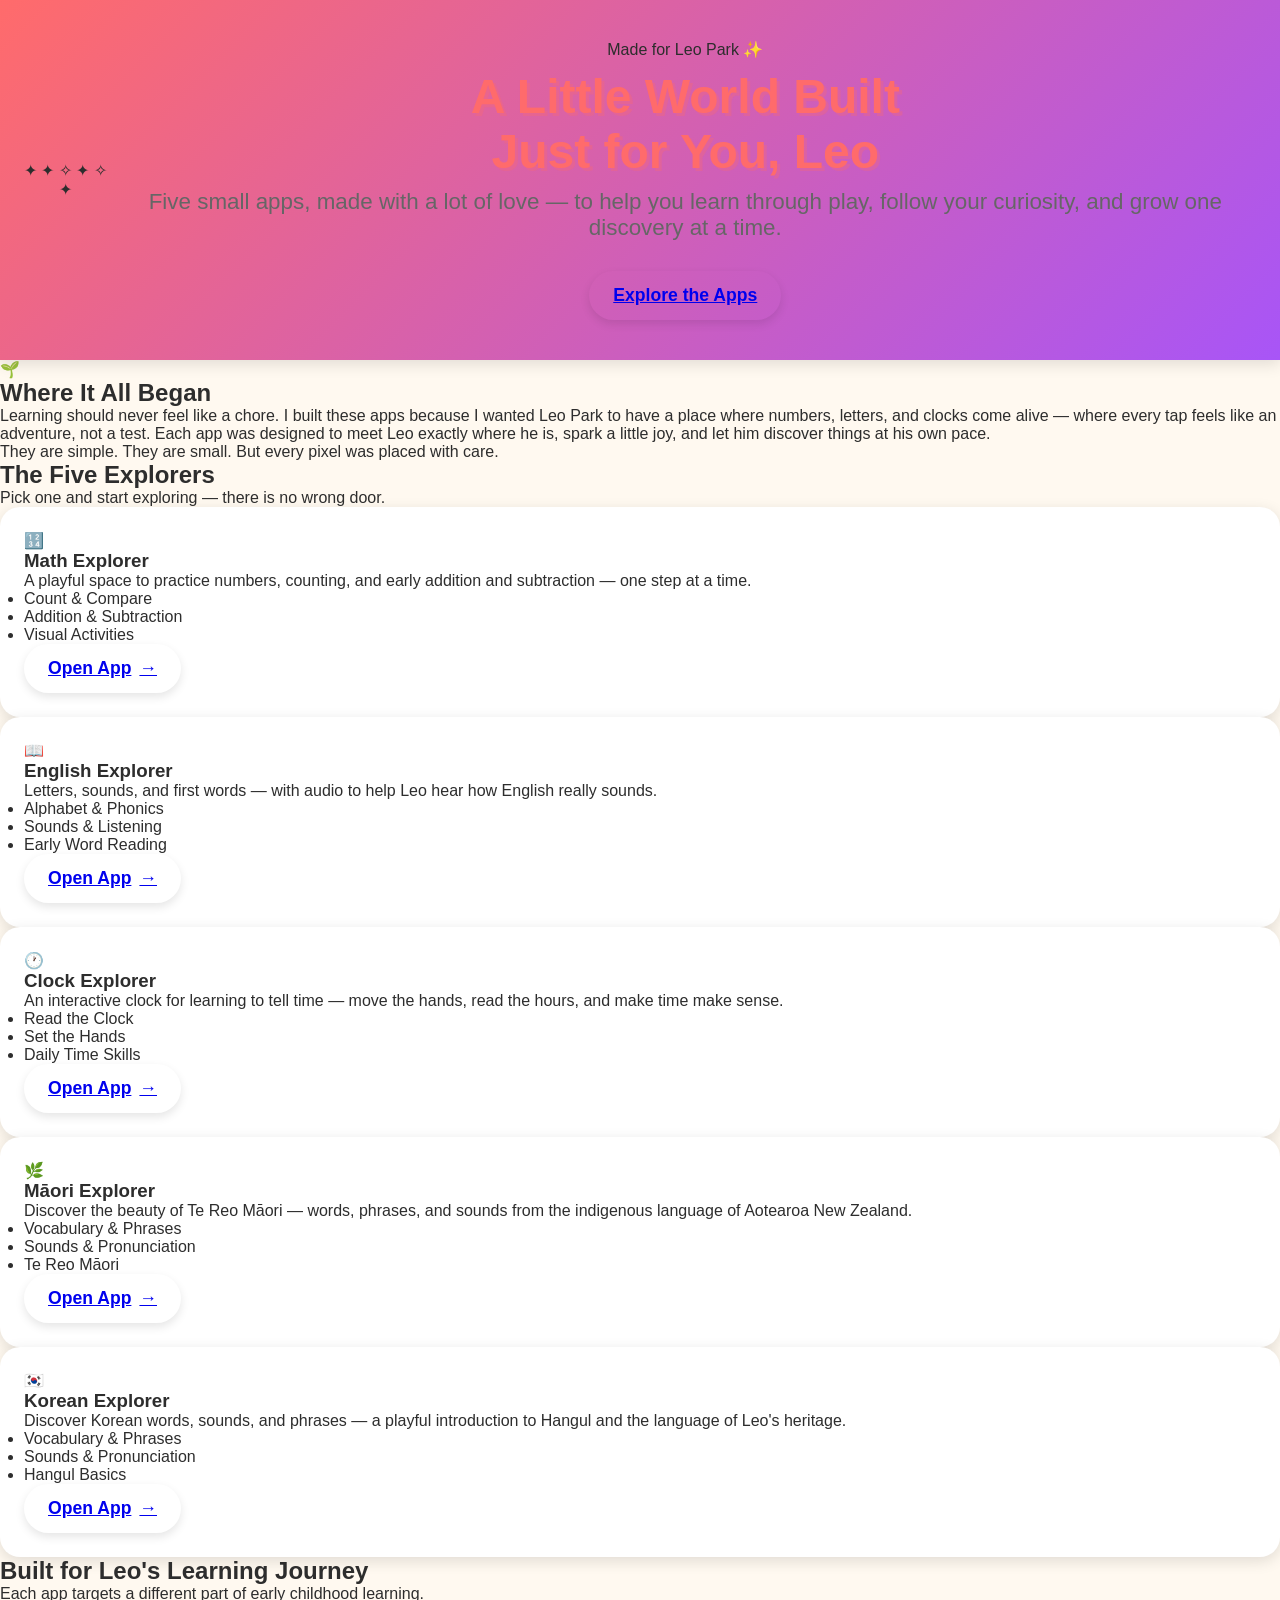
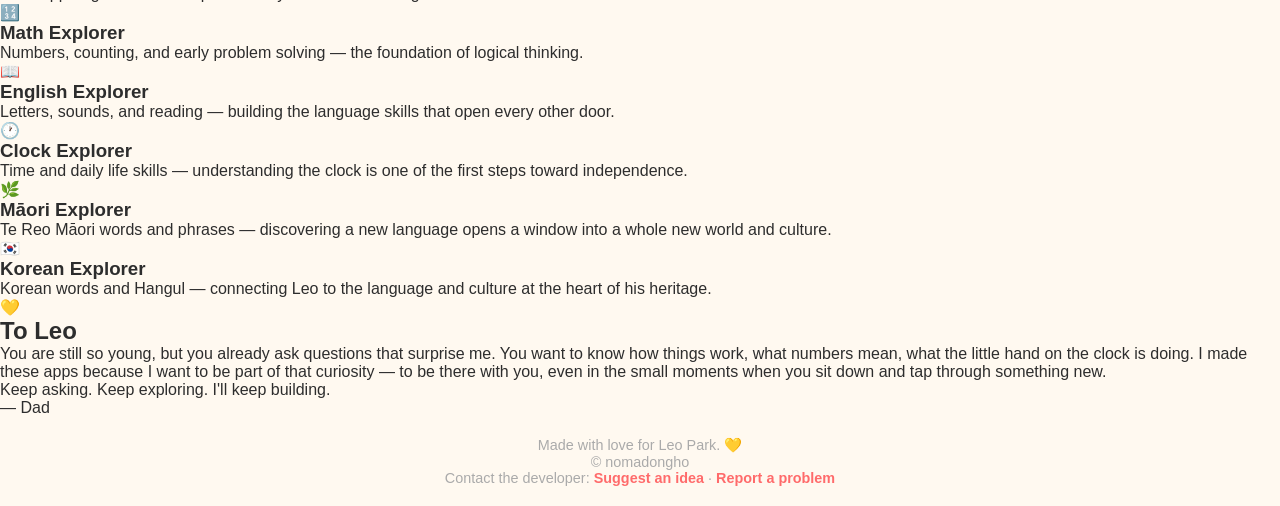
==== commit 2b812cc7: "Update app links to relative paths within explorer repo Agent-Logs-Url: https://github.com/nomadongh" ====
--- a/index.html
+++ b/index.html
@@ -3,284 +3,226 @@
 <head>
   <meta charset="UTF-8" />
   <meta name="viewport" content="width=device-width, initial-scale=1.0" />
-  <meta name="description" content="Māori Explorer – a fun, playful beginner app for young children to start learning Te Reo Māori through listening, tapping, and simple games." />
-  <meta name="theme-color" content="#FF7043" />
-
-  <title>Māori Explorer – Learn Te Reo Māori</title>
-
-  <!-- Nunito from Google Fonts (loaded safely; no build step needed) -->
+  <meta name="description" content="A collection of interactive learning apps made with love for Leo Park — explore math, English, and time together." />
+  <script async src="https://pagead2.googlesyndication.com/pagead/js/adsbygoogle.js?client=ca-pub-6962989029779783"
+     crossorigin="anonymous"></script>
+  <title>Leo's Explorer — Learning Apps for Leo Park</title>
+  <link rel="stylesheet" href="style.css" />
   <link rel="preconnect" href="https://fonts.googleapis.com" />
   <link rel="preconnect" href="https://fonts.gstatic.com" crossorigin />
-  <link href="https://fonts.googleapis.com/css2?family=Nunito:wght@600;700;800;900&display=swap" rel="stylesheet" />
-
-  <link rel="stylesheet" href="style.css" />
-
-  <!-- Favicon: inline SVG data URI for simplicity (no extra file needed) -->
-  <link rel="icon" href="data:image/svg+xml,<svg xmlns='http://www.w3.org/2000/svg' viewBox='0 0 100 100'><text y='.9em' font-size='90'>🌿</text></svg>" />
+  <link href="https://fonts.googleapis.com/css2?family=Nunito:wght@400;600;700;800&family=Lora:ital,wght@0,400;0,600;1,400&display=swap" rel="stylesheet" />
 </head>
 <body>
 
-  <!-- Skip to main content for keyboard/screen reader users -->
-  <a class="skip-link" href="#main-content">Skip to main content</a>
-
-  <!-- ============================================================
-       HEADER
-       ============================================================ -->
-  <header class="app-header" role="banner">
-    <span class="logo-emoji" aria-hidden="true">🌿</span>
-    <div class="title-block">
-      <h1>Māori Explorer</h1>
-      <span class="tagline">Learn Te Reo Māori through play</span>
-    </div>
-    <!-- Stars counter -->
-    <div class="header-stars" aria-live="polite" aria-label="Stars earned">
-      ⭐ <span id="header-stars-count">0</span>
-    </div>
-    <!-- Home button (shown when not on home) -->
-    <button class="btn-home hidden" id="btn-header-home" aria-label="Go to home screen">
-      🏠 Home
-    </button>
+  <!-- ===== HERO ===== -->
+  <header class="hero" role="banner">
+    <div class="hero__stars" aria-hidden="true">
+      <span class="star star--1">✦</span>
+      <span class="star star--2">✦</span>
+      <span class="star star--3">✧</span>
+      <span class="star star--4">✦</span>
+      <span class="star star--5">✧</span>
+      <span class="star star--6">✦</span>
+    </div>
+    <div class="container hero__inner">
+      <div class="hero__badge">Made for Leo Park ✨</div>
+      <h1 class="hero__title">A Little World Built<br />Just for You, Leo</h1>
+      <p class="hero__subtitle">
+        Five small apps, made with a lot of love — to help you learn
+        through play, follow your curiosity, and grow one discovery at a time.
+      </p>
+      <a href="#apps" class="btn btn--hero">Explore the Apps</a>
+    </div>
+    <div class="hero__wave" aria-hidden="true">
+      <svg viewBox="0 0 1440 80" preserveAspectRatio="none" xmlns="http://www.w3.org/2000/svg">
+        <path d="M0,40 C360,80 1080,0 1440,40 L1440,80 L0,80 Z" fill="#faf8f4"/>
+      </svg>
+    </div>
   </header>
 
-  <!-- ============================================================
-       MAIN CONTENT
-       ============================================================ -->
-  <main id="main-content">
-
-    <!-- ══════════════════════════════════════════════════════
-         VIEW: HOME
-         ══════════════════════════════════════════════════════ -->
-    <div id="view-home" class="view" role="region" aria-label="Home">
-
-      <!-- Hero section -->
-      <section class="hero" aria-label="Welcome">
-        <span class="hero-mascot" aria-hidden="true">🌿</span>
-        <h2>Māori Explorer</h2>
-        <p class="subtitle">A playful first step into Te Reo Māori</p>
-
-        <!-- Word of the Day card -->
-        <div class="wotd-card" aria-label="Word of the day">
-          <div id="wotd-content" aria-live="polite">
-            <!-- Rendered by renderWordOfDay() in script.js -->
-            <div class="wotd-label">✨ Loading…</div>
-          </div>
-        </div>
-      </section>
-
-      <!-- Overall progress bar -->
-      <section class="progress-section" aria-label="Your progress">
-        <div class="progress-label">Your progress</div>
-        <div class="progress-bar-outer" role="progressbar" aria-label="Overall progress" aria-valuemin="0" aria-valuemax="100" aria-valuenow="0">
-          <div class="progress-bar-inner" id="overall-progress-bar" style="width:0%"></div>
-        </div>
-        <div class="progress-stats" id="progress-stats" aria-live="polite">
-          <!-- Rendered by renderProgressSummary() -->
-        </div>
-      </section>
-
-      <!-- Module grid -->
-      <section aria-label="Learning modules">
-        <div class="module-grid" id="module-grid" role="list">
-          <!-- Rendered by renderModuleCards() in script.js -->
-        </div>
-      </section>
-
-      <!-- Parent Corner -->
-      <section class="parent-corner" aria-label="Parent information">
-        <details>
-          <summary>For Parents &amp; Caregivers</summary>
-          <div class="parent-content">
-            <p><strong>What does this app teach?</strong></p>
-            <ul>
-              <li>Basic Te Reo Māori words: greetings, numbers, colors, family, animals, body parts, feelings</li>
-              <li>Pronunciation helpers for each word</li>
-              <li>Gentle listening-first approach – great for ages 4–7</li>
-            </ul>
-            <p style="margin-top:0.75rem;"><strong>How to use it together:</strong></p>
-            <ul>
-              <li>Sit with your child and listen to words together</li>
-              <li>Encourage them to repeat the word out loud</li>
-              <li>Celebrate every attempt – getting it wrong is fine!</li>
-              <li>Audio repetition works best: listen, repeat, listen again</li>
-            </ul>
-            <p style="margin-top:0.75rem;"><strong>Note:</strong> This is a gentle introductory app.
-              It is not a complete language course. Think of it as a warm, fun first taste of Te Reo Māori.</p>
-          </div>
-        </details>
-      </section>
-
-    </div>
-    <!-- / view-home -->
-
-
-    <!-- ══════════════════════════════════════════════════════
-         VIEW: MODULE (vocabulary learning)
-         ══════════════════════════════════════════════════════ -->
-    <div id="view-module" class="view" role="region" aria-label="Learning module">
-
-      <!-- Module header (dynamic) -->
-      <div class="module-header" id="module-view-header">
-        <!-- Rendered by renderModuleView() -->
+  <!-- ===== ABOUT ===== -->
+  <section class="about section" aria-labelledby="about-heading">
+    <div class="container about__inner">
+      <div class="about__icon" aria-hidden="true">🌱</div>
+      <h2 id="about-heading" class="section__title">Where It All Began</h2>
+      <p class="about__text">
+        Learning should never feel like a chore. I built these apps because I wanted
+        Leo Park to have a place where numbers, letters, and clocks come alive — where
+        every tap feels like an adventure, not a test. Each app was designed to meet
+        Leo exactly where he is, spark a little joy, and let him discover things at
+        his own pace.
+      </p>
+      <p class="about__text">
+        They are simple. They are small. But every pixel was placed with care.
+      </p>
+    </div>
+  </section>
+
+  <!-- ===== APP CARDS ===== -->
+  <section id="apps" class="apps section" aria-labelledby="apps-heading">
+    <div class="container">
+      <h2 id="apps-heading" class="section__title">The Five Explorers</h2>
+      <p class="section__subtitle">Pick one and start exploring — there is no wrong door.</p>
+
+      <div class="cards">
+
+        <!-- Math Explorer -->
+        <article class="card" aria-labelledby="math-title">
+          <div class="card__icon" aria-hidden="true">🔢</div>
+          <h3 id="math-title" class="card__title">Math Explorer</h3>
+          <p class="card__desc">
+            A playful space to practice numbers, counting, and early addition and subtraction — one step at a time.
+          </p>
+          <ul class="card__tags" aria-label="Features">
+            <li>Count &amp; Compare</li>
+            <li>Addition &amp; Subtraction</li>
+            <li>Visual Activities</li>
+          </ul>
+          <a href="./math-explorer/" class="btn btn--card" target="_blank" rel="noopener noreferrer">
+            Open App <span aria-hidden="true">→</span>
+          </a>
+        </article>
+
+        <!-- English Explorer -->
+        <article class="card" aria-labelledby="english-title">
+          <div class="card__icon" aria-hidden="true">📖</div>
+          <h3 id="english-title" class="card__title">English Explorer</h3>
+          <p class="card__desc">
+            Letters, sounds, and first words — with audio to help Leo hear how English really sounds.
+          </p>
+          <ul class="card__tags" aria-label="Features">
+            <li>Alphabet &amp; Phonics</li>
+            <li>Sounds &amp; Listening</li>
+            <li>Early Word Reading</li>
+          </ul>
+          <a href="./english-explorer/" class="btn btn--card" target="_blank" rel="noopener noreferrer">
+            Open App <span aria-hidden="true">→</span>
+          </a>
+        </article>
+
+        <!-- Clock Explorer -->
+        <article class="card" aria-labelledby="clock-title">
+          <div class="card__icon" aria-hidden="true">🕐</div>
+          <h3 id="clock-title" class="card__title">Clock Explorer</h3>
+          <p class="card__desc">
+            An interactive clock for learning to tell time — move the hands, read the hours, and make time make sense.
+          </p>
+          <ul class="card__tags" aria-label="Features">
+            <li>Read the Clock</li>
+            <li>Set the Hands</li>
+            <li>Daily Time Skills</li>
+          </ul>
+          <a href="./clock-explorer/" class="btn btn--card" target="_blank" rel="noopener noreferrer">
+            Open App <span aria-hidden="true">→</span>
+          </a>
+        </article>
+
+        <!-- Maori Explorer -->
+        <article class="card" aria-labelledby="maori-title">
+          <div class="card__icon" aria-hidden="true">🌿</div>
+          <h3 id="maori-title" class="card__title">Māori Explorer</h3>
+          <p class="card__desc">
+            Discover the beauty of Te Reo Māori — words, phrases, and sounds from the indigenous language of Aotearoa New Zealand.
+          </p>
+          <ul class="card__tags" aria-label="Features">
+            <li>Vocabulary &amp; Phrases</li>
+            <li>Sounds &amp; Pronunciation</li>
+            <li>Te Reo Māori</li>
+          </ul>
+          <a href="./maori-explorer/" class="btn btn--card" target="_blank" rel="noopener noreferrer">
+            Open App <span aria-hidden="true">→</span>
+          </a>
+        </article>
+
+        <!-- Korean Explorer -->
+        <article class="card" aria-labelledby="korean-title">
+          <div class="card__icon" aria-hidden="true">🇰🇷</div>
+          <h3 id="korean-title" class="card__title">Korean Explorer</h3>
+          <p class="card__desc">
+            Discover Korean words, sounds, and phrases — a playful introduction to Hangul and the language of Leo's heritage.
+          </p>
+          <ul class="card__tags" aria-label="Features">
+            <li>Vocabulary &amp; Phrases</li>
+            <li>Sounds &amp; Pronunciation</li>
+            <li>Hangul Basics</li>
+          </ul>
+          <a href="./korean-explorer/" class="btn btn--card" target="_blank" rel="noopener noreferrer">
+            Open App <span aria-hidden="true">→</span>
+          </a>
+        </article>
+
       </div>
-
-      <!-- Vocabulary cards grid -->
-      <div class="vocab-grid" id="vocab-grid" role="list" aria-label="Vocabulary cards">
-        <!-- Rendered by renderModuleView() -->
+    </div>
+  </section>
+
+  <!-- ===== LEARNING JOURNEY ===== -->
+  <section class="journey section" aria-labelledby="journey-heading">
+    <div class="container">
+      <h2 id="journey-heading" class="section__title">Built for Leo's Learning Journey</h2>
+      <p class="section__subtitle">Each app targets a different part of early childhood learning.</p>
+
+      <div class="journey__grid">
+        <div class="journey__item fade-in">
+          <span class="journey__emoji" aria-hidden="true">🔢</span>
+          <h3 class="journey__label">Math Explorer</h3>
+          <p class="journey__detail">Numbers, counting, and early problem solving — the foundation of logical thinking.</p>
+        </div>
+        <div class="journey__item fade-in">
+          <span class="journey__emoji" aria-hidden="true">📖</span>
+          <h3 class="journey__label">English Explorer</h3>
+          <p class="journey__detail">Letters, sounds, and reading — building the language skills that open every other door.</p>
+        </div>
+        <div class="journey__item fade-in">
+          <span class="journey__emoji" aria-hidden="true">🕐</span>
+          <h3 class="journey__label">Clock Explorer</h3>
+          <p class="journey__detail">Time and daily life skills — understanding the clock is one of the first steps toward independence.</p>
+        </div>
+        <div class="journey__item fade-in">
+          <span class="journey__emoji" aria-hidden="true">🌿</span>
+          <h3 class="journey__label">Māori Explorer</h3>
+          <p class="journey__detail">Te Reo Māori words and phrases — discovering a new language opens a window into a whole new world and culture.</p>
+        </div>
+        <div class="journey__item fade-in">
+          <span class="journey__emoji" aria-hidden="true">🇰🇷</span>
+          <h3 class="journey__label">Korean Explorer</h3>
+          <p class="journey__detail">Korean words and Hangul — connecting Leo to the language and culture at the heart of his heritage.</p>
+        </div>
       </div>
-
-      <!-- Game launch buttons -->
-      <div class="module-actions" id="module-view-actions">
-        <!-- Rendered by renderModuleView() -->
-      </div>
-
-      <!-- Back button -->
-      <div style="padding:0 1rem 1rem;text-align:center;">
-        <button class="btn-secondary" id="btn-module-back" aria-label="Back to home">
-          ← Back
-        </button>
-      </div>
-
-    </div>
-    <!-- / view-module -->
-
-
-    <!-- ══════════════════════════════════════════════════════
-         VIEW: MINI GAMES menu
-         ══════════════════════════════════════════════════════ -->
-    <div id="view-mini-games" class="view" role="region" aria-label="Mini games">
-
-      <div class="games-header">
-        <div class="games-big-emoji" aria-hidden="true">🎮</div>
-        <h2>Mini Games</h2>
-        <p>Play, listen, and learn!</p>
-      </div>
-
-      <div class="games-grid" id="games-grid" role="list" aria-label="Available games">
-        <!-- Rendered by renderMiniGamesMenu() -->
-      </div>
-
-      <!-- Back button -->
-      <div style="padding:0 1rem 1.5rem;text-align:center;">
-        <button class="btn-secondary" id="btn-games-back" aria-label="Back to home">
-          ← Back
-        </button>
-      </div>
-
-    </div>
-    <!-- / view-mini-games -->
-
-
-    <!-- ══════════════════════════════════════════════════════
-         VIEW: GAME PLAY (in-game screen)
-         ══════════════════════════════════════════════════════ -->
-    <div id="view-game-play" class="view" role="region" aria-label="Game in progress">
-
-      <!-- Back to games button -->
-      <div style="padding:0.75rem 1rem 0;">
-        <button class="btn-secondary" id="btn-game-play-back" aria-label="Back to games menu">
-          ← Games
-        </button>
-      </div>
-
-      <!-- Dynamic game content -->
-      <div class="game-play-area" id="game-play-content" aria-live="polite">
-        <!-- Rendered by game functions in script.js -->
-      </div>
-
-    </div>
-    <!-- / view-game-play -->
-
-
-    <!-- ══════════════════════════════════════════════════════
-         VIEW: REWARDS
-         ══════════════════════════════════════════════════════ -->
-    <div id="view-rewards" class="view" role="region" aria-label="My rewards">
-
-      <div class="rewards-header">
-        <div style="font-size:3rem;margin-bottom:0.3rem;">⭐</div>
-        <h2>My Stars &amp; Badges</h2>
-        <p>Keep exploring to earn more!</p>
-      </div>
-
-      <div class="rewards-section">
-
-        <!-- Star count -->
-        <div class="star-count-display">
-          <div class="star-big">⭐</div>
-          <div class="star-number" id="rewards-star-number">0</div>
-          <div class="star-label">Stars earned</div>
-        </div>
-
-        <!-- Badges -->
-        <h3>🏅 Badges</h3>
-        <div class="badges-grid" id="badges-grid" role="list" aria-label="Earned badges">
-          <!-- Rendered by renderRewardsView() -->
-        </div>
-
-        <!-- Module progress -->
-        <h3>📊 Module Progress</h3>
-        <div class="module-progress-list" id="module-progress-list">
-          <!-- Rendered by renderRewardsView() -->
-        </div>
-
-        <!-- Reset button -->
-        <button class="btn-reset-progress" id="btn-reset-progress" aria-label="Reset all progress">
-          🔄 Reset my progress
-        </button>
-
-      </div>
-
-      <!-- Back button -->
-      <div style="padding:0.5rem 1rem 1.5rem;text-align:center;">
-        <button class="btn-secondary" onclick="showView('home'); renderHome(); setHeaderShowHome(false);" aria-label="Back to home">
-          ← Back
-        </button>
-      </div>
-
-    </div>
-    <!-- / view-rewards -->
-
-  </main>
-
-  <!-- ============================================================
-       FOOTER
-       ============================================================ -->
-  <footer class="app-footer" role="contentinfo">
-    <p>Made with ❤️ for young learners of Te Reo Māori</p>
-    <p style="margin-top:0.25rem;font-size:0.7rem;">
-      Māori Explorer is a free beginner learning tool. Not affiliated with any official language authority.
-    </p>
-
-    <!-- Feedback links -->
-    <div class="feedback-section" aria-label="Feedback">
-      <a
-        class="feedback-link"
-        href="mailto:nomadongho@gmail.com?subject=M%C4%81ori%20Explorer%20-%20Suggestion&body=Hi%2C%20I%20have%20a%20suggestion%20for%20M%C4%81ori%20Explorer%3A%0A%0A"
-        aria-label="Send a suggestion by email"
-      >
-        💡 Suggest an idea
-      </a>
-      <a
-        class="feedback-link"
-        href="mailto:nomadongho@gmail.com?subject=M%C4%81ori%20Explorer%20-%20Bug%20Report&body=Hi%2C%20I%20found%20a%20problem%20with%20M%C4%81ori%20Explorer%3A%0A%0A"
-        aria-label="Report a problem by email"
-      >
-        🐛 Report a problem
-      </a>
+    </div>
+  </section>
+
+  <!-- ===== CLOSING MESSAGE ===== -->
+  <section class="closing section" aria-labelledby="closing-heading">
+    <div class="container closing__inner">
+      <div class="closing__icon" aria-hidden="true">💛</div>
+      <h2 id="closing-heading" class="closing__title">To Leo</h2>
+      <p class="closing__text">
+        You are still so young, but you already ask questions that surprise me.
+        You want to know how things work, what numbers mean, what the little hand on the clock is doing.
+        I made these apps because I want to be part of that curiosity — to be there with you,
+        even in the small moments when you sit down and tap through something new.
+      </p>
+      <p class="closing__text">
+        Keep asking. Keep exploring. I'll keep building.
+      </p>
+      <p class="closing__signature">— Dad</p>
+    </div>
+  </section>
+
+  <!-- ===== FOOTER ===== -->
+  <footer class="footer" role="contentinfo">
+    <div class="container footer__inner">
+      <p class="footer__text">Made with love for Leo Park. 💛</p>
+      <p class="footer__copy">&copy; <span id="year"></span> nomadongho</p>
+      <p class="footer__contact">
+        Contact the developer:
+        <a id="link-suggest" class="footer__contact-link" href="#">Suggest an idea</a>
+        <span aria-hidden="true"> · </span>
+        <a id="link-report" class="footer__contact-link" href="#">Report a problem</a>
+      </p>
     </div>
   </footer>
 
-  <!-- Confetti canvas (full-page overlay, pointer-events: none) -->
-  <canvas id="confetti-canvas" aria-hidden="true"></canvas>
-
-  <!-- Bottom ad bar (hidden by default; shown on non-home views when ads are enabled) -->
-  <div id="ad-bar" class="ad-bar" aria-hidden="true"></div>
-
-  <!-- env.js must load before data.js so ADS_ENABLED is defined in time -->
-  <script src="env.js"></script>
-  <!-- Data first, then main script -->
-  <script src="data.js"></script>
   <script src="script.js"></script>
-
 </body>
 </html>
--- a/style.css
+++ b/style.css
@@ -1,991 +1,764 @@
-/* ============================================================
-   Māori Explorer – style.css
-   Mobile-first, child-friendly, warm playful design
-   ============================================================ */
-
-/* ── CSS Custom Properties ── */
+/* Korean Explorer - Kid-friendly styles */
+
 :root {
-  --color-bg:       #FFF8F0;
-  --color-surface:  #FFFFFF;
-  --color-primary:  #FF7043;
-  --color-secondary:#42A5F5;
-  --color-accent:   #FFC107;
-  --color-success:  #66BB6A;
-  --color-text:     #3E2723;
-  --color-text-soft:#795548;
-  --color-border:   #F5E6D3;
-  --color-shadow:   rgba(0,0,0,0.10);
-
-  --radius-sm:  0.5rem;
-  --radius-md:  1rem;
-  --radius-lg:  1.5rem;
-  --radius-xl:  2rem;
-  --radius-pill:9999px;
-
-  --font-main: 'Nunito', 'Helvetica Rounded', Arial, sans-serif;
-
-  --shadow-sm:  0 2px  8px var(--color-shadow);
-  --shadow-md:  0 4px 16px var(--color-shadow);
-  --shadow-lg:  0 8px 32px var(--color-shadow);
-
-  --transition: 0.18s ease;
-}
-
-/* ── Reset & Base ── */
-*, *::before, *::after { box-sizing: border-box; margin: 0; padding: 0; }
-
-html { scroll-behavior: smooth; font-size: 18px; }
+  --primary: #FF6B6B;
+  --secondary: #4ECDC4;
+  --accent: #FFE66D;
+  --purple: #A855F7;
+  --green: #4ADE80;
+  --orange: #FB923C;
+  --blue: #60A5FA;
+  --pink: #F472B6;
+  --bg: #FFF9F0;
+  --card-bg: #FFFFFF;
+  --text: #2D2D2D;
+  --shadow: 0 4px 15px rgba(0,0,0,0.12);
+  --radius: 20px;
+  --radius-sm: 12px;
+}
+
+* {
+  box-sizing: border-box;
+  margin: 0;
+  padding: 0;
+}
 
 body {
-  font-family: var(--font-main);
-  background: var(--color-bg);
-  color: var(--color-text);
+  font-family: 'Comic Sans MS', 'Chalkboard SE', 'Arial Rounded MT Bold', cursive, sans-serif;
+  background: var(--bg);
+  color: var(--text);
   min-height: 100vh;
-  line-height: 1.5;
-  -webkit-tap-highlight-color: transparent;
-}
-
-img { max-width: 100%; display: block; }
-
-a { color: var(--color-primary); text-decoration: none; }
-a:hover { text-decoration: underline; }
-
-button {
-  font-family: var(--font-main);
-  cursor: pointer;
-  border: none;
-  outline: none;
-}
-
-button:focus-visible {
-  outline: 3px solid var(--color-accent);
-  outline-offset: 3px;
-}
-
-h1, h2, h3 { line-height: 1.2; }
-
-/* ── Utility ── */
-.sr-only {
-  position: absolute; width: 1px; height: 1px;
-  padding: 0; margin: -1px; overflow: hidden;
-  clip: rect(0,0,0,0); white-space: nowrap; border: 0;
-}
-.hidden { display: none !important; }
-.flex  { display: flex; }
-.flex-center { display: flex; align-items: center; justify-content: center; }
-.gap-sm { gap: 0.5rem; }
-.gap-md { gap: 1rem; }
-.text-center { text-align: center; }
-.mt-1 { margin-top: 0.5rem; }
-.mt-2 { margin-top: 1rem; }
-
-/* ── Skip Link ── */
-.skip-link {
-  position: absolute; top: -999px; left: 0;
-  background: var(--color-primary); color: #fff;
-  padding: 0.5rem 1rem; font-size: 1rem; border-radius: var(--radius-sm);
-  z-index: 9999;
-}
-.skip-link:focus { top: 0.5rem; left: 0.5rem; }
-
-/* ============================================================
-   HEADER
-   ============================================================ */
-.app-header {
-  background: linear-gradient(135deg, #FF7043 0%, #FF8A65 60%, #FFAB40 100%);
-  color: #fff;
-  padding: 0.75rem 1rem;
-  display: flex;
-  align-items: center;
-  gap: 0.75rem;
-  box-shadow: var(--shadow-md);
+  overflow-x: hidden;
+}
+
+/* ─── HEADER ─────────────────────────────────── */
+header {
+  background: linear-gradient(135deg, var(--primary), var(--purple));
+  padding: 16px 24px;
+  display: flex;
+  align-items: center;
+  justify-content: space-between;
+  box-shadow: var(--shadow);
   position: sticky;
   top: 0;
   z-index: 100;
 }
 
-.app-header .logo-emoji { font-size: 2rem; line-height: 1; }
-
-.app-header .title-block { flex: 1; }
-.app-header h1 {
-  font-size: 1.3rem;
-  font-weight: 800;
-  letter-spacing: -0.01em;
-}
-.app-header .tagline {
-  font-size: 0.72rem;
-  opacity: 0.88;
-  font-weight: 600;
-}
-
-.btn-home {
+header .logo {
+  display: flex;
+  align-items: center;
+  gap: 10px;
+  text-decoration: none;
+}
+
+header .logo-icon {
+  font-size: 2rem;
+}
+
+header .logo-text {
+  font-size: 1.4rem;
+  font-weight: bold;
+  color: #fff;
+  text-shadow: 2px 2px 0px rgba(0,0,0,0.2);
+}
+
+nav {
+  display: flex;
+  gap: 10px;
+  flex-wrap: wrap;
+}
+
+nav a {
   background: rgba(255,255,255,0.25);
   color: #fff;
-  border-radius: var(--radius-pill);
-  padding: 0.45rem 1rem;
-  font-size: 0.85rem;
-  font-weight: 700;
-  transition: background var(--transition);
-}
-.btn-home:hover { background: rgba(255,255,255,0.4); }
-
-/* ── Stars counter in header ── */
-.header-stars {
-  display: flex;
-  align-items: center;
-  gap: 0.3rem;
-  background: rgba(255,255,255,0.25);
-  padding: 0.35rem 0.7rem;
-  border-radius: var(--radius-pill);
-  font-size: 0.9rem;
-  font-weight: 800;
-  color: #fff;
-}
-
-/* ============================================================
-   VIEWS / ROUTING
-   ============================================================ */
-.view { display: none; }
-.view.active { display: block; }
-
-/* ============================================================
-   HOME VIEW
-   ============================================================ */
+  text-decoration: none;
+  padding: 8px 16px;
+  border-radius: 30px;
+  font-size: 1rem;
+  font-weight: bold;
+  transition: background 0.2s, transform 0.2s;
+  border: 2px solid rgba(255,255,255,0.4);
+}
+
+nav a:hover, nav a.active {
+  background: rgba(255,255,255,0.5);
+  transform: translateY(-2px);
+}
+
+/* ─── MAIN CONTENT ────────────────────────────── */
+main {
+  max-width: 1100px;
+  margin: 0 auto;
+  padding: 30px 20px 100px;
+}
+
+/* ─── HERO (index) ────────────────────────────── */
 .hero {
-  background: linear-gradient(160deg, #FFF8F0 0%, #FFE0CC 100%);
-  padding: 2rem 1.25rem 1.5rem;
-  text-align: center;
-}
-
-.hero-mascot { font-size: 4rem; margin-bottom: 0.75rem; display: block; }
-
-.hero h2 {
-  font-size: 1.9rem;
-  font-weight: 900;
-  color: var(--color-primary);
-  margin-bottom: 0.4rem;
-}
-
-.hero .subtitle {
-  font-size: 1rem;
-  color: var(--color-text-soft);
-  font-weight: 700;
-  max-width: 28rem;
-  margin: 0 auto 1.25rem;
-}
-
-/* Word of the day */
-.wotd-card {
-  background: var(--color-surface);
-  border-radius: var(--radius-xl);
-  padding: 1rem 1.25rem;
-  margin: 0 auto;
-  max-width: 24rem;
-  box-shadow: var(--shadow-md);
-  border: 2px solid var(--color-border);
-}
-.wotd-label {
-  font-size: 0.7rem;
-  font-weight: 800;
-  text-transform: uppercase;
-  letter-spacing: 0.08em;
-  color: var(--color-text-soft);
-  margin-bottom: 0.3rem;
-}
-.wotd-emoji { font-size: 2.4rem; margin: 0.25rem 0; }
-.wotd-word {
-  font-size: 1.6rem;
-  font-weight: 900;
-  color: var(--color-primary);
-}
-.wotd-pron {
-  font-size: 0.78rem;
-  color: var(--color-text-soft);
-  font-style: italic;
-  margin: 0.15rem 0;
-}
-.wotd-english {
-  font-size: 0.9rem;
-  color: var(--color-text);
-  font-weight: 700;
-}
-
-/* Module grid */
+  text-align: center;
+  padding: 40px 20px;
+}
+
+.hero-emoji {
+  font-size: 5rem;
+  animation: bounce 2s infinite;
+}
+
+@keyframes bounce {
+  0%, 100% { transform: translateY(0); }
+  50% { transform: translateY(-15px); }
+}
+
+.hero h1 {
+  font-size: 3rem;
+  color: var(--primary);
+  text-shadow: 3px 3px 0px rgba(255,107,107,0.3);
+  margin: 10px 0;
+}
+
+.hero p {
+  font-size: 1.4rem;
+  color: #666;
+  margin-bottom: 30px;
+}
+
+/* ─── PROGRESS BAR ────────────────────────────── */
+.progress-widget {
+  background: var(--card-bg);
+  border-radius: var(--radius);
+  padding: 16px 20px;
+  box-shadow: var(--shadow);
+  margin-bottom: 24px;
+  display: flex;
+  align-items: center;
+  gap: 16px;
+  flex-wrap: wrap;
+}
+
+.level-badge {
+  background: linear-gradient(135deg, var(--accent), var(--orange));
+  color: #000;
+  font-weight: bold;
+  padding: 8px 18px;
+  border-radius: 30px;
+  font-size: 1.1rem;
+  white-space: nowrap;
+}
+
+.progress-bar-wrap {
+  flex: 1;
+  min-width: 120px;
+  background: #eee;
+  border-radius: 20px;
+  height: 20px;
+  overflow: hidden;
+}
+
+.progress-bar-fill {
+  height: 100%;
+  background: linear-gradient(90deg, var(--secondary), var(--blue));
+  border-radius: 20px;
+  transition: width 0.5s ease;
+}
+
+.points-display {
+  font-size: 1.1rem;
+  font-weight: bold;
+  color: var(--purple);
+  white-space: nowrap;
+}
+
+.stars-display {
+  font-size: 1.3rem;
+  white-space: nowrap;
+}
+
+/* ─── MODULE CARDS ────────────────────────────── */
 .module-grid {
   display: grid;
-  grid-template-columns: 1fr 1fr;
-  gap: 0.9rem;
-  padding: 1.5rem 1rem;
-  max-width: 52rem;
-  margin: 0 auto;
-}
-
-@media (min-width: 640px) {
-  .module-grid { grid-template-columns: repeat(3, 1fr); }
-}
-@media (min-width: 900px) {
-  .module-grid { grid-template-columns: repeat(4, 1fr); }
+  grid-template-columns: repeat(auto-fit, minmax(200px, 1fr));
+  gap: 20px;
+  margin-top: 30px;
 }
 
 .module-card {
-  background: var(--color-surface);
-  border-radius: var(--radius-xl);
-  padding: 1.25rem 0.75rem;
-  text-align: center;
-  box-shadow: var(--shadow-sm);
-  border: 2px solid var(--color-border);
-  cursor: pointer;
-  transition: transform var(--transition), box-shadow var(--transition);
-  -webkit-user-select: none;
+  background: var(--card-bg);
+  border-radius: var(--radius);
+  padding: 28px 20px;
+  text-align: center;
+  box-shadow: var(--shadow);
+  cursor: pointer;
+  transition: transform 0.25s, box-shadow 0.25s;
+  text-decoration: none;
+  color: var(--text);
+  border: 3px solid transparent;
+  display: flex;
+  flex-direction: column;
+  align-items: center;
+  gap: 10px;
+}
+
+.module-card:hover {
+  transform: translateY(-6px) scale(1.02);
+  box-shadow: 0 8px 25px rgba(0,0,0,0.18);
+}
+
+.module-card .card-emoji {
+  font-size: 3.5rem;
+}
+
+.module-card h2 {
+  font-size: 1.3rem;
+  color: var(--primary);
+}
+
+.module-card p {
+  font-size: 0.95rem;
+  color: #888;
+}
+
+.module-card.hangul  { border-color: var(--primary); }
+.module-card.words   { border-color: var(--secondary); }
+.module-card.numbers { border-color: var(--accent); }
+.module-card.phrases { border-color: var(--purple); }
+.module-card.games   { border-color: var(--green); }
+
+/* ─── PAGE TITLE ──────────────────────────────── */
+.page-title {
+  text-align: center;
+  padding: 20px 0 10px;
+}
+
+.page-title .page-emoji {
+  font-size: 3rem;
+}
+
+.page-title h1 {
+  font-size: 2.2rem;
+  color: var(--primary);
+  text-shadow: 2px 2px 0 rgba(255,107,107,0.2);
+}
+
+.page-title p {
+  font-size: 1.1rem;
+  color: #888;
+  margin-top: 4px;
+}
+
+/* ─── TABS ────────────────────────────────────── */
+.tabs {
+  display: flex;
+  gap: 10px;
+  flex-wrap: wrap;
+  margin: 16px 0;
+  justify-content: center;
+}
+
+.tab-btn {
+  background: #fff;
+  border: 3px solid var(--primary);
+  color: var(--primary);
+  padding: 10px 20px;
+  border-radius: 30px;
+  font-size: 1rem;
+  font-weight: bold;
+  cursor: pointer;
+  transition: background 0.2s, color 0.2s, transform 0.2s;
+  font-family: inherit;
+}
+
+.tab-btn:hover, .tab-btn.active {
+  background: var(--primary);
+  color: #fff;
+  transform: translateY(-2px);
+}
+
+/* ─── CARDS ───────────────────────────────────── */
+.card {
+  background: var(--card-bg);
+  border-radius: var(--radius);
+  box-shadow: var(--shadow);
+  padding: 24px;
+}
+
+/* ─── LETTER CARD ─────────────────────────────── */
+.letter-showcase {
+  display: flex;
+  align-items: center;
+  justify-content: center;
+  gap: 30px;
+  flex-wrap: wrap;
+  margin: 20px 0;
+}
+
+.letter-big {
+  font-size: 8rem;
+  color: var(--primary);
+  text-shadow: 4px 4px 0 rgba(255,107,107,0.25);
+  line-height: 1;
+  cursor: pointer;
+  transition: transform 0.15s;
+  display: flex;
+  align-items: center;
+  justify-content: center;
+  width: 160px;
+  height: 160px;
+  background: #fff0f0;
+  border-radius: var(--radius);
+  border: 4px solid var(--primary);
   user-select: none;
 }
 
-.module-card:hover,
-.module-card:focus-visible {
-  transform: translateY(-3px) scale(1.03);
-  box-shadow: var(--shadow-md);
-  outline: 3px solid var(--color-accent);
-  outline-offset: 2px;
-}
-
-.module-card:active { transform: scale(0.97); }
-
-.module-icon { font-size: 2.6rem; margin-bottom: 0.4rem; display: block; }
-.module-label {
-  font-size: 1rem;
-  font-weight: 800;
-  color: var(--color-text);
-  margin-bottom: 0.2rem;
-}
-.module-desc {
-  font-size: 0.72rem;
-  color: var(--color-text-soft);
-  font-weight: 600;
-}
-
-/* ============================================================
-   PARENT CORNER
-   ============================================================ */
-.parent-corner {
-  background: #F0F7FF;
-  border-top: 2px solid #BBDEFB;
-  padding: 1.5rem 1.25rem;
-  max-width: 52rem;
-  margin: 0 auto;
-}
-
-.parent-corner summary {
+.letter-big:hover { transform: scale(1.05); }
+
+.letter-info {
+  text-align: center;
+}
+
+.letter-romanization {
+  font-size: 2rem;
+  font-weight: bold;
+  color: var(--purple);
+  margin-bottom: 6px;
+}
+
+.letter-name {
+  font-size: 1.2rem;
+  color: #888;
+  margin-bottom: 16px;
+}
+
+.letter-nav {
+  display: flex;
+  gap: 10px;
+  justify-content: center;
+  flex-wrap: wrap;
+  margin-top: 20px;
+}
+
+/* ─── BUTTONS ─────────────────────────────────── */
+.btn {
+  display: inline-flex;
+  align-items: center;
+  gap: 8px;
+  padding: 14px 24px;
+  border-radius: 30px;
+  border: none;
+  font-size: 1.1rem;
+  font-weight: bold;
+  cursor: pointer;
+  font-family: inherit;
+  transition: transform 0.2s, box-shadow 0.2s, opacity 0.2s;
+  box-shadow: 0 4px 10px rgba(0,0,0,0.1);
+}
+
+.btn:hover { transform: translateY(-3px); box-shadow: 0 6px 18px rgba(0,0,0,0.15); }
+.btn:active { transform: translateY(0); }
+.btn:disabled { opacity: 0.5; cursor: not-allowed; transform: none; }
+
+.btn-primary  { background: var(--primary); color: #fff; }
+.btn-secondary{ background: var(--secondary); color: #fff; }
+.btn-accent   { background: var(--accent); color: #333; }
+.btn-purple   { background: var(--purple); color: #fff; }
+.btn-green    { background: var(--green); color: #fff; }
+.btn-orange   { background: var(--orange); color: #fff; }
+.btn-blue     { background: var(--blue); color: #fff; }
+.btn-white    { background: #fff; color: var(--primary); border: 3px solid var(--primary); }
+
+.btn-sm { padding: 8px 16px; font-size: 0.95rem; }
+.btn-lg { padding: 18px 32px; font-size: 1.3rem; }
+
+/* ─── WORD GRID ───────────────────────────────── */
+.word-grid {
+  display: grid;
+  grid-template-columns: repeat(auto-fill, minmax(160px, 1fr));
+  gap: 16px;
+  margin-top: 16px;
+}
+
+.word-card {
+  background: var(--card-bg);
+  border-radius: var(--radius-sm);
+  box-shadow: var(--shadow);
+  padding: 16px 12px;
+  text-align: center;
+  cursor: pointer;
+  transition: transform 0.2s, box-shadow 0.2s;
+  border: 3px solid transparent;
+}
+
+.word-card:hover {
+  transform: translateY(-4px);
+  box-shadow: 0 6px 20px rgba(0,0,0,0.15);
+  border-color: var(--secondary);
+}
+
+.word-emoji {
+  font-size: 2.8rem;
+  margin-bottom: 8px;
+}
+
+.word-korean {
+  font-size: 1.4rem;
+  color: var(--primary);
+  font-weight: bold;
+  margin-bottom: 2px;
+}
+
+.word-english {
   font-size: 0.9rem;
-  font-weight: 800;
-  color: var(--color-secondary);
-  cursor: pointer;
-  list-style: none;
-  display: flex;
-  align-items: center;
-  gap: 0.5rem;
-}
-.parent-corner summary::before { content: "👪 "; }
-
-.parent-corner .parent-content {
-  margin-top: 0.9rem;
-  font-size: 0.82rem;
-  color: var(--color-text-soft);
-  line-height: 1.7;
-}
-.parent-corner ul {
-  margin-top: 0.5rem;
-  padding-left: 1.4rem;
-  list-style: disc;
-}
-.parent-corner ul li { margin-bottom: 0.25rem; }
-
-/* ── Progress bar ── */
-.progress-section {
-  padding: 1rem 1.25rem 0.5rem;
-  max-width: 52rem;
-  margin: 0 auto;
-}
-.progress-label {
-  font-size: 0.78rem;
-  font-weight: 800;
-  color: var(--color-text-soft);
-  margin-bottom: 0.3rem;
-}
-.progress-bar-outer {
-  background: #EEE;
-  border-radius: var(--radius-pill);
-  height: 10px;
-  overflow: hidden;
-}
-.progress-bar-inner {
-  background: linear-gradient(90deg, var(--color-primary), var(--color-accent));
-  height: 100%;
-  border-radius: var(--radius-pill);
-  transition: width 0.5s ease;
-}
-.progress-stats {
-  display: flex;
-  gap: 1.25rem;
-  margin-top: 0.75rem;
+  color: #888;
+}
+
+/* ─── NUMBERS ─────────────────────────────────── */
+.number-display {
+  text-align: center;
+  padding: 30px;
+}
+
+.number-big {
+  font-size: 6rem;
+  font-weight: bold;
+  color: var(--purple);
+  line-height: 1;
+}
+
+.number-korean {
+  font-size: 3rem;
+  color: var(--primary);
+  margin-top: 8px;
+}
+
+.number-english {
+  font-size: 1.5rem;
+  color: #888;
+  margin-top: 4px;
+}
+
+.counting-objects {
+  display: flex;
   flex-wrap: wrap;
-}
-.stat-chip {
-  background: var(--color-surface);
-  border: 2px solid var(--color-border);
-  border-radius: var(--radius-pill);
-  padding: 0.3rem 0.85rem;
-  font-size: 0.78rem;
-  font-weight: 800;
-  color: var(--color-text-soft);
-  display: flex;
-  align-items: center;
-  gap: 0.3rem;
-}
-
-/* ============================================================
-   FOOTER
-   ============================================================ */
-.app-footer {
-  background: var(--color-surface);
-  border-top: 2px solid var(--color-border);
-  padding: 1.25rem 1.25rem 2rem;
-  text-align: center;
-  font-size: 0.78rem;
-  color: var(--color-text-soft);
-  max-width: 52rem;
-  margin: 0 auto;
-}
-
-.feedback-section {
-  margin-top: 0.75rem;
-  display: flex;
+  gap: 8px;
   justify-content: center;
-  gap: 0.75rem;
-  flex-wrap: wrap;
-}
-
-.feedback-link {
-  background: transparent;
-  border: 2px solid var(--color-border);
-  border-radius: var(--radius-pill);
-  padding: 0.4rem 0.9rem;
-  font-size: 0.75rem;
-  font-weight: 700;
-  color: var(--color-text-soft);
-  text-decoration: none;
-  transition: background var(--transition), color var(--transition);
-}
-.feedback-link:hover {
-  background: var(--color-primary);
-  color: #fff;
-  text-decoration: none;
-  border-color: var(--color-primary);
-}
-
-/* ============================================================
-   MODULE VIEW (Vocabulary cards)
-   ============================================================ */
-.module-header {
-  background: linear-gradient(135deg, #FF8A65, #FFAB40);
-  color: #fff;
-  padding: 1.25rem 1.25rem 1rem;
-  text-align: center;
-}
-.module-header .module-big-emoji { font-size: 3rem; margin-bottom: 0.3rem; }
-.module-header h2 { font-size: 1.5rem; font-weight: 900; }
-.module-header p { font-size: 0.82rem; opacity: 0.9; font-weight: 600; }
-
-.vocab-grid {
+  margin: 16px 0;
+  font-size: 2.5rem;
+}
+
+/* ─── QUIZ ────────────────────────────────────── */
+.quiz-options {
   display: grid;
   grid-template-columns: 1fr 1fr;
-  gap: 0.9rem;
-  padding: 1.25rem 1rem;
-  max-width: 52rem;
-  margin: 0 auto;
-}
-@media (min-width: 600px) { .vocab-grid { grid-template-columns: repeat(3, 1fr); } }
-
-/* Vocabulary card */
-.vocab-card {
-  background: var(--color-surface);
-  border-radius: var(--radius-xl);
-  padding: 1rem 0.75rem 0.75rem;
-  text-align: center;
-  box-shadow: var(--shadow-sm);
-  border: 2.5px solid var(--color-border);
-  display: flex;
-  flex-direction: column;
-  align-items: center;
-  gap: 0.25rem;
-  transition: transform var(--transition), box-shadow var(--transition);
-}
-.vocab-card:hover { transform: translateY(-2px); box-shadow: var(--shadow-md); }
-
-.vocab-emoji { font-size: 2.8rem; line-height: 1; margin-bottom: 0.25rem; }
-.vocab-maori {
-  font-size: 1.3rem;
-  font-weight: 900;
-  color: var(--color-primary);
-  line-height: 1.2;
-}
-.vocab-pron {
-  font-size: 0.7rem;
-  color: var(--color-text-soft);
-  font-style: italic;
-}
-.vocab-english {
-  font-size: 0.82rem;
-  font-weight: 700;
-  color: var(--color-text-soft);
-}
-.vocab-color-swatch {
-  width: 3rem;
-  height: 3rem;
-  border-radius: 50%;
-  border: 3px solid rgba(0,0,0,0.1);
-  margin: 0.25rem auto;
-}
-
-/* ── Audio / Say-it buttons ── */
-.btn-audio {
-  background: var(--color-secondary);
+  gap: 14px;
+  margin-top: 16px;
+}
+
+.quiz-option {
+  background: #fff;
+  border: 3px solid #ddd;
+  border-radius: var(--radius-sm);
+  padding: 18px;
+  font-size: 1.4rem;
+  font-weight: bold;
+  text-align: center;
+  cursor: pointer;
+  transition: border-color 0.2s, background 0.2s, transform 0.15s;
+  font-family: inherit;
+}
+
+.quiz-option:hover { border-color: var(--secondary); background: #f0fffe; transform: scale(1.03); }
+.quiz-option.correct { border-color: var(--green); background: #f0fff4; }
+.quiz-option.wrong { border-color: var(--primary); background: #fff0f0; }
+
+/* ─── GAME CARDS ──────────────────────────────── */
+.game-grid {
+  display: grid;
+  grid-template-columns: repeat(auto-fill, minmax(140px, 1fr));
+  gap: 12px;
+  margin-top: 16px;
+}
+
+.game-card {
+  aspect-ratio: 1;
+  background: linear-gradient(135deg, var(--purple), var(--blue));
+  border-radius: var(--radius-sm);
+  display: flex;
+  align-items: center;
+  justify-content: center;
+  font-size: 1.1rem;
+  font-weight: bold;
   color: #fff;
-  border-radius: var(--radius-pill);
-  padding: 0.5rem 1.1rem;
-  font-size: 0.8rem;
-  font-weight: 800;
-  margin-top: 0.4rem;
-  display: flex;
-  align-items: center;
-  gap: 0.3rem;
-  transition: background var(--transition), transform var(--transition);
-  width: 100%;
-  justify-content: center;
-}
-.btn-audio:hover  { background: #1E88E5; }
-.btn-audio:active { transform: scale(0.95); }
-.btn-audio.playing {
-  background: var(--color-success);
-  animation: pulse 0.6s ease infinite alternate;
-}
-
-@keyframes pulse {
-  from { transform: scale(1); }
-  to   { transform: scale(1.05); }
-}
-
-.btn-say-it {
-  background: var(--color-primary);
+  cursor: pointer;
+  transition: transform 0.2s, box-shadow 0.2s;
+  box-shadow: var(--shadow);
+  text-align: center;
+  padding: 8px;
+  user-select: none;
+}
+
+.game-card:hover { transform: scale(1.04); }
+.game-card.flipped { background: #fff; color: var(--text); border: 3px solid var(--purple); }
+.game-card.matched { background: linear-gradient(135deg, var(--green), var(--secondary)); pointer-events: none; }
+.game-card .card-back { font-size: 2rem; }
+.game-card .card-front { display: flex; flex-direction: column; align-items: center; gap: 4px; }
+.game-card .card-front .card-emoji { font-size: 2rem; }
+.game-card .card-front .card-word  { font-size: 1rem; }
+
+/* ─── FEEDBACK / TOAST ────────────────────────── */
+#toast {
+  position: fixed;
+  bottom: 90px;
+  left: 50%;
+  transform: translateX(-50%) translateY(20px);
+  background: #333;
   color: #fff;
-  border-radius: var(--radius-pill);
-  padding: 0.5rem 1.1rem;
-  font-size: 0.8rem;
-  font-weight: 800;
-  margin-top: 0.25rem;
-  width: 100%;
-  transition: background var(--transition), transform var(--transition);
-}
-.btn-say-it:hover  { background: #E64A19; }
-.btn-say-it:active { transform: scale(0.95); }
-
-/* Module action bar */
-.module-actions {
-  display: flex;
-  gap: 0.75rem;
-  padding: 0 1rem 1.5rem;
-  max-width: 52rem;
-  margin: 0 auto;
-  flex-wrap: wrap;
-}
-.btn-game {
-  flex: 1;
-  min-width: 140px;
-  background: var(--color-accent);
-  color: var(--color-text);
-  border-radius: var(--radius-xl);
-  padding: 0.9rem 1rem;
-  font-size: 0.88rem;
-  font-weight: 800;
-  text-align: center;
-  box-shadow: var(--shadow-sm);
-  transition: transform var(--transition), box-shadow var(--transition);
-}
-.btn-game:hover { transform: translateY(-2px); box-shadow: var(--shadow-md); }
-.btn-game:active { transform: scale(0.97); }
-
-/* ============================================================
-   MINI GAMES VIEW
-   ============================================================ */
-.games-header {
-  background: linear-gradient(135deg, #7E57C2, #AB47BC);
-  color: #fff;
-  padding: 1.25rem 1.25rem 1rem;
-  text-align: center;
-}
-.games-header .games-big-emoji { font-size: 3rem; margin-bottom: 0.3rem; }
-.games-header h2 { font-size: 1.5rem; font-weight: 900; }
-.games-header p { font-size: 0.82rem; opacity: 0.9; font-weight: 600; }
-
-.games-grid {
-  display: grid;
-  grid-template-columns: 1fr 1fr;
-  gap: 0.9rem;
-  padding: 1.25rem 1rem;
-  max-width: 48rem;
-  margin: 0 auto;
-}
-@media (min-width: 600px) { .games-grid { grid-template-columns: repeat(2, 1fr); } }
-
-.game-card {
-  background: var(--color-surface);
-  border-radius: var(--radius-xl);
-  padding: 1.25rem 0.75rem;
-  text-align: center;
-  box-shadow: var(--shadow-sm);
-  border: 2.5px solid var(--color-border);
-  cursor: pointer;
-  transition: transform var(--transition), box-shadow var(--transition);
-}
-.game-card:hover {
-  transform: translateY(-3px);
-  box-shadow: var(--shadow-md);
-}
-.game-icon { font-size: 2.8rem; margin-bottom: 0.4rem; display: block; }
-.game-label { font-size: 1rem; font-weight: 800; color: var(--color-text); }
-.game-desc { font-size: 0.75rem; color: var(--color-text-soft); font-weight: 600; margin-top: 0.2rem; }
-
-/* ============================================================
-   GAME PLAY AREA
-   ============================================================ */
-.game-play-area {
-  padding: 1rem;
-  max-width: 48rem;
-  margin: 0 auto;
-}
-
-.game-play-header {
-  text-align: center;
-  margin-bottom: 1rem;
-}
-.game-play-header h2 { font-size: 1.3rem; font-weight: 900; color: var(--color-primary); }
-
-.game-prompt {
-  background: var(--color-surface);
-  border-radius: var(--radius-xl);
-  padding: 1.25rem;
-  text-align: center;
-  margin-bottom: 1rem;
-  box-shadow: var(--shadow-sm);
-  border: 2px solid var(--color-border);
-}
-.game-prompt .prompt-emoji { font-size: 3rem; display: block; margin-bottom: 0.4rem; }
-.game-prompt .prompt-text {
-  font-size: 1.2rem;
-  font-weight: 900;
-  color: var(--color-primary);
-  margin-bottom: 0.25rem;
-}
-.game-prompt .prompt-instruction {
-  font-size: 0.85rem;
-  color: var(--color-text-soft);
-  font-weight: 600;
-}
-
-/* Answer options grid */
-.options-grid {
-  display: grid;
-  grid-template-columns: 1fr 1fr;
-  gap: 0.75rem;
-  margin-bottom: 1rem;
-}
-
-.option-btn {
-  background: var(--color-surface);
-  border: 3px solid var(--color-border);
-  border-radius: var(--radius-xl);
-  padding: 1rem 0.5rem;
-  font-size: 1rem;
-  font-weight: 800;
-  color: var(--color-text);
-  text-align: center;
-  cursor: pointer;
-  display: flex;
-  flex-direction: column;
-  align-items: center;
-  gap: 0.3rem;
-  transition: transform var(--transition), border-color var(--transition), background var(--transition);
-  min-height: 80px;
-}
-.option-btn:hover { border-color: var(--color-secondary); transform: scale(1.03); }
-.option-btn.correct {
-  background: #E8F5E9;
-  border-color: var(--color-success);
-  color: var(--color-success);
-}
-.option-btn.wrong {
-  background: #FFEBEE;
-  border-color: #EF5350;
-  color: #EF5350;
-}
-.option-btn .opt-emoji { font-size: 1.8rem; }
-.option-btn .opt-text { font-size: 0.9rem; }
-
-/* Feedback banner */
-.feedback-banner {
-  border-radius: var(--radius-xl);
-  padding: 1rem 1.25rem;
-  text-align: center;
+  padding: 14px 28px;
+  border-radius: 30px;
   font-size: 1.1rem;
-  font-weight: 800;
-  margin-bottom: 1rem;
-  animation: fadeIn 0.3s ease;
-}
-.feedback-banner.positive {
-  background: #E8F5E9;
-  color: #2E7D32;
-  border: 2px solid #A5D6A7;
-}
-.feedback-banner.negative {
-  background: #FFF8E1;
-  color: #F57F17;
-  border: 2px solid #FFE082;
-}
-
-@keyframes fadeIn {
-  from { opacity: 0; transform: translateY(8px); }
-  to   { opacity: 1; transform: translateY(0); }
-}
-
-/* Game score area */
-.game-score {
-  display: flex;
-  justify-content: center;
-  gap: 1.5rem;
-  margin-bottom: 0.75rem;
-}
-.score-item {
-  text-align: center;
-  font-size: 0.78rem;
-  font-weight: 800;
-  color: var(--color-text-soft);
-}
-.score-item .score-value {
-  display: block;
-  font-size: 1.5rem;
-  color: var(--color-primary);
-  font-weight: 900;
-}
-
-/* Control buttons */
-.btn-primary {
-  background: var(--color-primary);
-  color: #fff;
-  border-radius: var(--radius-pill);
-  padding: 0.85rem 2rem;
-  font-size: 1rem;
-  font-weight: 800;
-  box-shadow: var(--shadow-sm);
-  transition: background var(--transition), transform var(--transition);
-  display: inline-flex;
-  align-items: center;
-  gap: 0.4rem;
-}
-.btn-primary:hover  { background: #E64A19; }
-.btn-primary:active { transform: scale(0.97); }
-
-.btn-secondary {
-  background: var(--color-surface);
-  color: var(--color-text-soft);
-  border: 2px solid var(--color-border);
-  border-radius: var(--radius-pill);
-  padding: 0.7rem 1.5rem;
-  font-size: 0.9rem;
-  font-weight: 700;
-  transition: background var(--transition);
-}
-.btn-secondary:hover { background: var(--color-border); }
-
-.btn-row {
-  display: flex;
-  gap: 0.75rem;
-  justify-content: center;
-  flex-wrap: wrap;
-  margin-top: 0.75rem;
-}
-
-/* ── Match Cards game ── */
-.match-grid {
-  display: grid;
-  grid-template-columns: repeat(4, 1fr);
-  gap: 0.6rem;
-  margin-bottom: 1rem;
-}
-@media (max-width: 480px) { .match-grid { grid-template-columns: repeat(3, 1fr); } }
-
-.match-card {
-  background: var(--color-secondary);
-  color: #fff;
-  border-radius: var(--radius-lg);
-  padding: 0.75rem 0.3rem;
-  text-align: center;
-  font-weight: 800;
-  font-size: 0.85rem;
-  cursor: pointer;
-  min-height: 64px;
-  display: flex;
-  align-items: center;
-  justify-content: center;
-  box-shadow: var(--shadow-sm);
-  transition: transform var(--transition), background var(--transition);
-  border: 3px solid transparent;
-}
-.match-card:hover { transform: scale(1.05); }
-.match-card.selected {
-  border-color: var(--color-accent);
-  background: #1565C0;
-}
-.match-card.matched {
-  background: var(--color-success);
-  cursor: default;
-  transform: none;
-}
-.match-card.wrong-flash {
-  background: #EF5350;
-  animation: shake 0.4s ease;
-}
-.match-card.numeral {
-  font-size: 1.4rem;
-  background: #FF7043;
-}
-.match-card.numeral.matched { background: var(--color-success); }
+  font-weight: bold;
+  opacity: 0;
+  transition: opacity 0.3s, transform 0.3s;
+  z-index: 999;
+  pointer-events: none;
+  text-align: center;
+}
+
+#toast.show {
+  opacity: 1;
+  transform: translateX(-50%) translateY(0);
+}
+
+#toast.correct { background: #22c55e; }
+#toast.wrong   { background: #ef4444; }
+#toast.info    { background: #3b82f6; }
+#toast.star    { background: #f59e0b; }
+
+/* ─── CONFETTI ─────────────────────────────────── */
+.confetti-piece {
+  position: fixed;
+  width: 14px;
+  height: 14px;
+  border-radius: 3px;
+  pointer-events: none;
+  animation: confetti-fall 2.5s ease-in forwards;
+  z-index: 9999;
+}
+
+@keyframes confetti-fall {
+  0%   { transform: translateY(-20px) rotate(0deg); opacity: 1; }
+  100% { transform: translateY(100vh) rotate(720deg); opacity: 0; }
+}
+
+/* ─── CORRECT ANIMATION ───────────────────────── */
+@keyframes pop {
+  0%   { transform: scale(1); }
+  50%  { transform: scale(1.3); }
+  100% { transform: scale(1); }
+}
+.pop-anim { animation: pop 0.4s ease; }
 
 @keyframes shake {
-  0%,100% { transform: translateX(0); }
-  25%      { transform: translateX(-6px); }
-  75%      { transform: translateX(6px); }
-}
-
-/* ── Count Objects game ── */
-.count-objects {
-  display: flex;
-  flex-wrap: wrap;
-  gap: 0.5rem;
-  justify-content: center;
-  font-size: 2.4rem;
-  padding: 1rem;
-  background: var(--color-surface);
-  border-radius: var(--radius-xl);
-  border: 2px solid var(--color-border);
-  min-height: 110px;
-  align-items: center;
-  margin-bottom: 1rem;
-}
-
-/* ============================================================
-   REWARDS VIEW
-   ============================================================ */
-.rewards-header {
-  background: linear-gradient(135deg, #FFA726, #FFD54F);
-  padding: 1.25rem 1.25rem 1rem;
-  text-align: center;
-}
-.rewards-header h2 { font-size: 1.5rem; font-weight: 900; }
-.rewards-header p { font-size: 0.82rem; opacity: 0.9; font-weight: 600; }
-
-.rewards-section {
-  padding: 1.25rem 1rem;
-  max-width: 48rem;
-  margin: 0 auto;
-}
-
-.rewards-section h3 {
-  font-size: 1rem;
-  font-weight: 800;
-  color: var(--color-text-soft);
-  margin-bottom: 0.75rem;
-  padding-left: 0.25rem;
-}
-
-.star-count-display {
-  text-align: center;
-  margin-bottom: 1.5rem;
-}
-.star-big { font-size: 4rem; }
-.star-number {
-  font-size: 2.5rem;
-  font-weight: 900;
-  color: var(--color-accent);
-}
-.star-label { font-size: 0.82rem; color: var(--color-text-soft); font-weight: 700; }
-
-.badges-grid {
-  display: grid;
-  grid-template-columns: repeat(2, 1fr);
-  gap: 0.75rem;
-  margin-bottom: 1.5rem;
-}
-@media (min-width: 480px) { .badges-grid { grid-template-columns: repeat(3, 1fr); } }
-
-.badge-item {
-  background: var(--color-surface);
-  border-radius: var(--radius-xl);
-  padding: 1rem 0.5rem;
-  text-align: center;
-  border: 2.5px solid var(--color-border);
-  box-shadow: var(--shadow-sm);
-  opacity: 0.35;
-  filter: grayscale(100%);
-  transition: opacity 0.3s, filter 0.3s;
-}
-.badge-item.earned {
-  opacity: 1;
-  filter: none;
-  border-color: var(--color-accent);
-}
-.badge-emoji { font-size: 2.4rem; margin-bottom: 0.3rem; }
-.badge-label { font-size: 0.78rem; font-weight: 800; color: var(--color-text); }
-.badge-desc  { font-size: 0.65rem; color: var(--color-text-soft); margin-top: 0.15rem; }
-
-/* Module progress bars */
-.module-progress-list { margin-bottom: 1.5rem; }
-.mod-prog-item {
-  display: flex;
-  align-items: center;
-  gap: 0.75rem;
-  margin-bottom: 0.6rem;
-  font-size: 0.82rem;
-  font-weight: 700;
-  color: var(--color-text-soft);
-}
-.mod-prog-item .mod-emoji { font-size: 1.1rem; min-width: 1.5rem; }
-.mod-prog-item .mod-name { min-width: 80px; }
-.mod-prog-outer { flex: 1; background: #EEE; border-radius: var(--radius-pill); height: 10px; overflow: hidden; }
-.mod-prog-inner {
-  background: linear-gradient(90deg, var(--color-primary), var(--color-accent));
-  height: 100%;
-  border-radius: var(--radius-pill);
-  transition: width 0.5s ease;
-}
-.mod-prog-pct { min-width: 32px; text-align: right; }
-
-.btn-reset-progress {
-  background: transparent;
-  border: 2px solid #FFCDD2;
-  color: #E53935;
-  border-radius: var(--radius-pill);
-  padding: 0.55rem 1.25rem;
-  font-size: 0.8rem;
-  font-weight: 700;
-  transition: background var(--transition);
+  0%, 100% { transform: translateX(0); }
+  25%       { transform: translateX(-8px); }
+  75%       { transform: translateX(8px); }
+}
+.shake-anim { animation: shake 0.4s ease; }
+
+/* ─── CANVAS (tracing) ────────────────────────── */
+#tracing-canvas {
+  border: 3px dashed var(--primary);
+  border-radius: var(--radius-sm);
+  background: #fff;
+  cursor: crosshair;
   display: block;
   margin: 0 auto;
-}
-.btn-reset-progress:hover { background: #FFEBEE; }
-
-/* ============================================================
-   REWARD POPUP
-   ============================================================ */
-.reward-popup-overlay {
-  position: fixed;
-  inset: 0;
-  background: rgba(0,0,0,0.45);
-  z-index: 500;
-  display: flex;
-  align-items: center;
-  justify-content: center;
-  padding: 1rem;
-  animation: fadeIn 0.25s ease;
-}
-.reward-popup {
-  background: var(--color-surface);
-  border-radius: var(--radius-xl);
-  padding: 2rem 1.5rem;
-  text-align: center;
-  max-width: 22rem;
-  width: 100%;
-  box-shadow: var(--shadow-lg);
-  border: 3px solid var(--color-accent);
-  animation: popIn 0.35s cubic-bezier(0.34, 1.56, 0.64, 1) both;
-}
-@keyframes popIn {
-  from { transform: scale(0.6); opacity: 0; }
-  to   { transform: scale(1);   opacity: 1; }
-}
-.reward-popup-emoji { font-size: 4rem; display: block; margin-bottom: 0.5rem; }
-.reward-popup h3 { font-size: 1.4rem; font-weight: 900; color: var(--color-accent); margin-bottom: 0.4rem; }
-.reward-popup p { font-size: 0.9rem; color: var(--color-text-soft); margin-bottom: 1rem; }
-
-/* ============================================================
-   CONFETTI CANVAS
-   ============================================================ */
-#confetti-canvas {
-  position: fixed;
-  inset: 0;
-  pointer-events: none;
-  z-index: 400;
-}
-
-/* ============================================================
-   AD BAR (fixed bottom strip; hidden by default, shown on non-home views)
-   Ad content is injected by initAdsense() in script.js using
-   settings from ADSENSE_CONFIG in data.js.
-   ============================================================ */
-.ad-bar {
-  /* Hidden until JS adds "visible" */
-  display: none;
+  max-width: 100%;
+  touch-action: none;
+}
+
+/* ─── PHRASE CARD ─────────────────────────────── */
+.phrase-card {
+  background: var(--card-bg);
+  border-radius: var(--radius);
+  box-shadow: var(--shadow);
+  padding: 20px 24px;
+  display: flex;
+  align-items: center;
+  gap: 16px;
+  flex-wrap: wrap;
+  border-left: 6px solid var(--purple);
+  cursor: pointer;
+  transition: transform 0.2s;
+}
+.phrase-card:hover { transform: translateY(-3px); }
+.phrase-korean { font-size: 1.8rem; color: var(--primary); font-weight: bold; }
+.phrase-roman  { font-size: 1rem; color: #999; }
+.phrase-english{ font-size: 1.1rem; color: #555; }
+.phrase-emoji  { font-size: 2.5rem; }
+
+/* ─── AD BANNER ───────────────────────────────── */
+#ad-banner {
   position: fixed;
   bottom: 0;
   left: 0;
   right: 0;
-  z-index: 200;
-  background: #F5F5F5;
-  border-top: 1px solid #BDBDBD;
-  padding: 0.25rem 0;
-  text-align: center;
-}
-.ad-bar.visible { display: block; }
-
-/* Prevent content from hiding under the fixed ad bar when visible */
-body.ad-visible { padding-bottom: 90px; }
-
-/* ============================================================
-   LOADING / TRANSITIONS
-   ============================================================ */
-.fade-enter {
-  animation: fadeIn 0.25s ease both;
-}
-
-/* ============================================================
-   RESPONSIVE TWEAKS
-   ============================================================ */
-@media (min-width: 768px) {
-  html { font-size: 19px; }
-  .hero h2 { font-size: 2.2rem; }
-  .vocab-grid { padding: 1.5rem 1.5rem; }
-}
-
-@media (max-width: 360px) {
-  html { font-size: 16px; }
-  .module-grid { grid-template-columns: 1fr 1fr; gap: 0.6rem; padding: 1rem 0.75rem; }
-  .vocab-grid  { grid-template-columns: 1fr 1fr; }
-}
-
-/* ── Reduced motion ── */
-@media (prefers-reduced-motion: reduce) {
-  *, *::before, *::after {
-    animation-duration: 0.01ms !important;
-    transition-duration: 0.01ms !important;
-  }
-}
-
-/* ── Dark mode minimal support ── */
-@media (prefers-color-scheme: dark) {
-  :root {
-    --color-bg:       #1A1A2E;
-    --color-surface:  #16213E;
-    --color-text:     #F0E6D3;
-    --color-text-soft:#B0A090;
-    --color-border:   #2E2E4E;
-  }
-  .app-footer { background: #16213E; }
-}
+  background: #fff;
+  border-top: 1px solid #e2e8f0;
+  padding: 2px 0;
+  text-align: center;
+  display: none;
+  z-index: 90;
+  max-height: 60px;
+  overflow: hidden;
+}
+
+#ad-banner.visible { display: block; }
+
+/* Push page content above the fixed ad banner */
+body.ad-visible { padding-bottom: 60px; }
+
+/* ─── FOOTER ──────────────────────────────────── */
+footer {
+  text-align: center;
+  padding: 20px;
+  color: #aaa;
+  font-size: 0.9rem;
+}
+
+footer a {
+  color: var(--primary);
+  text-decoration: none;
+  font-weight: bold;
+}
+
+footer a:hover { text-decoration: underline; }
+
+/* ─── LETTER GRID (hangul) ────────────────────── */
+.letter-grid {
+  display: grid;
+  grid-template-columns: repeat(auto-fill, minmax(80px, 1fr));
+  gap: 10px;
+  margin-top: 16px;
+}
+
+.letter-tile {
+  background: #fff;
+  border: 3px solid var(--primary);
+  border-radius: var(--radius-sm);
+  padding: 12px 8px;
+  text-align: center;
+  cursor: pointer;
+  transition: background 0.2s, transform 0.15s;
+}
+
+.letter-tile:hover { background: #fff0f0; transform: scale(1.08); }
+.letter-tile.selected { background: var(--primary); color: #fff; }
+
+.letter-tile .lt-char  { font-size: 1.8rem; font-weight: bold; }
+.letter-tile .lt-roman { font-size: 0.8rem; color: #888; }
+.letter-tile.selected .lt-roman { color: #ffd; }
+
+/* ─── MATCH GAME ──────────────────────────────── */
+.match-area {
+  display: flex;
+  gap: 30px;
+  justify-content: center;
+  flex-wrap: wrap;
+  margin: 20px 0;
+}
+
+.match-col {
+  display: flex;
+  flex-direction: column;
+  gap: 12px;
+}
+
+.match-item {
+  background: #fff;
+  border: 3px solid #ddd;
+  border-radius: var(--radius-sm);
+  padding: 14px 20px;
+  font-size: 1.3rem;
+  text-align: center;
+  cursor: pointer;
+  transition: border-color 0.2s, background 0.2s;
+  min-width: 130px;
+  user-select: none;
+}
+
+.match-item:hover { border-color: var(--secondary); background: #f0fffe; }
+.match-item.selected { border-color: var(--purple); background: #f5f0ff; }
+.match-item.matched  { border-color: var(--green);  background: #f0fff4; pointer-events: none; }
+.match-item.wrong    { border-color: var(--primary); background: #fff0f0; }
+
+/* ─── DRAG & DROP ─────────────────────────────── */
+.drag-target {
+  background: #f8f9fa;
+  border: 3px dashed #ccc;
+  border-radius: var(--radius-sm);
+  min-height: 60px;
+  display: flex;
+  align-items: center;
+  justify-content: center;
+  font-size: 1.2rem;
+  transition: border-color 0.2s, background 0.2s;
+  padding: 10px;
+}
+
+.drag-target.drag-over { border-color: var(--purple); background: #f5f0ff; }
+.drag-target.correct   { border-color: var(--green);  background: #f0fff4; }
+.drag-target.wrong     { border-color: var(--primary); background: #fff0f0; }
+
+.drag-item {
+  background: var(--purple);
+  color: #fff;
+  border-radius: var(--radius-sm);
+  padding: 10px 18px;
+  font-size: 1.2rem;
+  cursor: grab;
+  user-select: none;
+  transition: transform 0.15s;
+  display: inline-block;
+}
+
+.drag-item:active { cursor: grabbing; transform: scale(1.05); }
+
+/* ─── SCORE BOARD ─────────────────────────────── */
+.scoreboard {
+  text-align: center;
+  padding: 20px;
+}
+
+.score-big {
+  font-size: 4rem;
+  font-weight: bold;
+  color: var(--purple);
+}
+
+.score-label { font-size: 1.1rem; color: #888; }
+
+.stars-row {
+  font-size: 2.5rem;
+  margin: 10px 0;
+}
+
+/* ─── SECTION HEADER ──────────────────────────── */
+.section-header {
+  display: flex;
+  align-items: center;
+  gap: 10px;
+  margin-bottom: 16px;
+}
+
+.section-header h2 {
+  font-size: 1.5rem;
+  color: var(--primary);
+}
+
+/* ─── RESPONSIVE ──────────────────────────────── */
+@media (max-width: 640px) {
+  header { flex-direction: column; gap: 10px; }
+  nav { justify-content: center; }
+  .hero h1 { font-size: 2rem; }
+  .letter-big { font-size: 6rem; width: 120px; height: 120px; }
+  .quiz-options { grid-template-columns: 1fr; }
+  .match-area { flex-direction: column; align-items: center; }
+}
